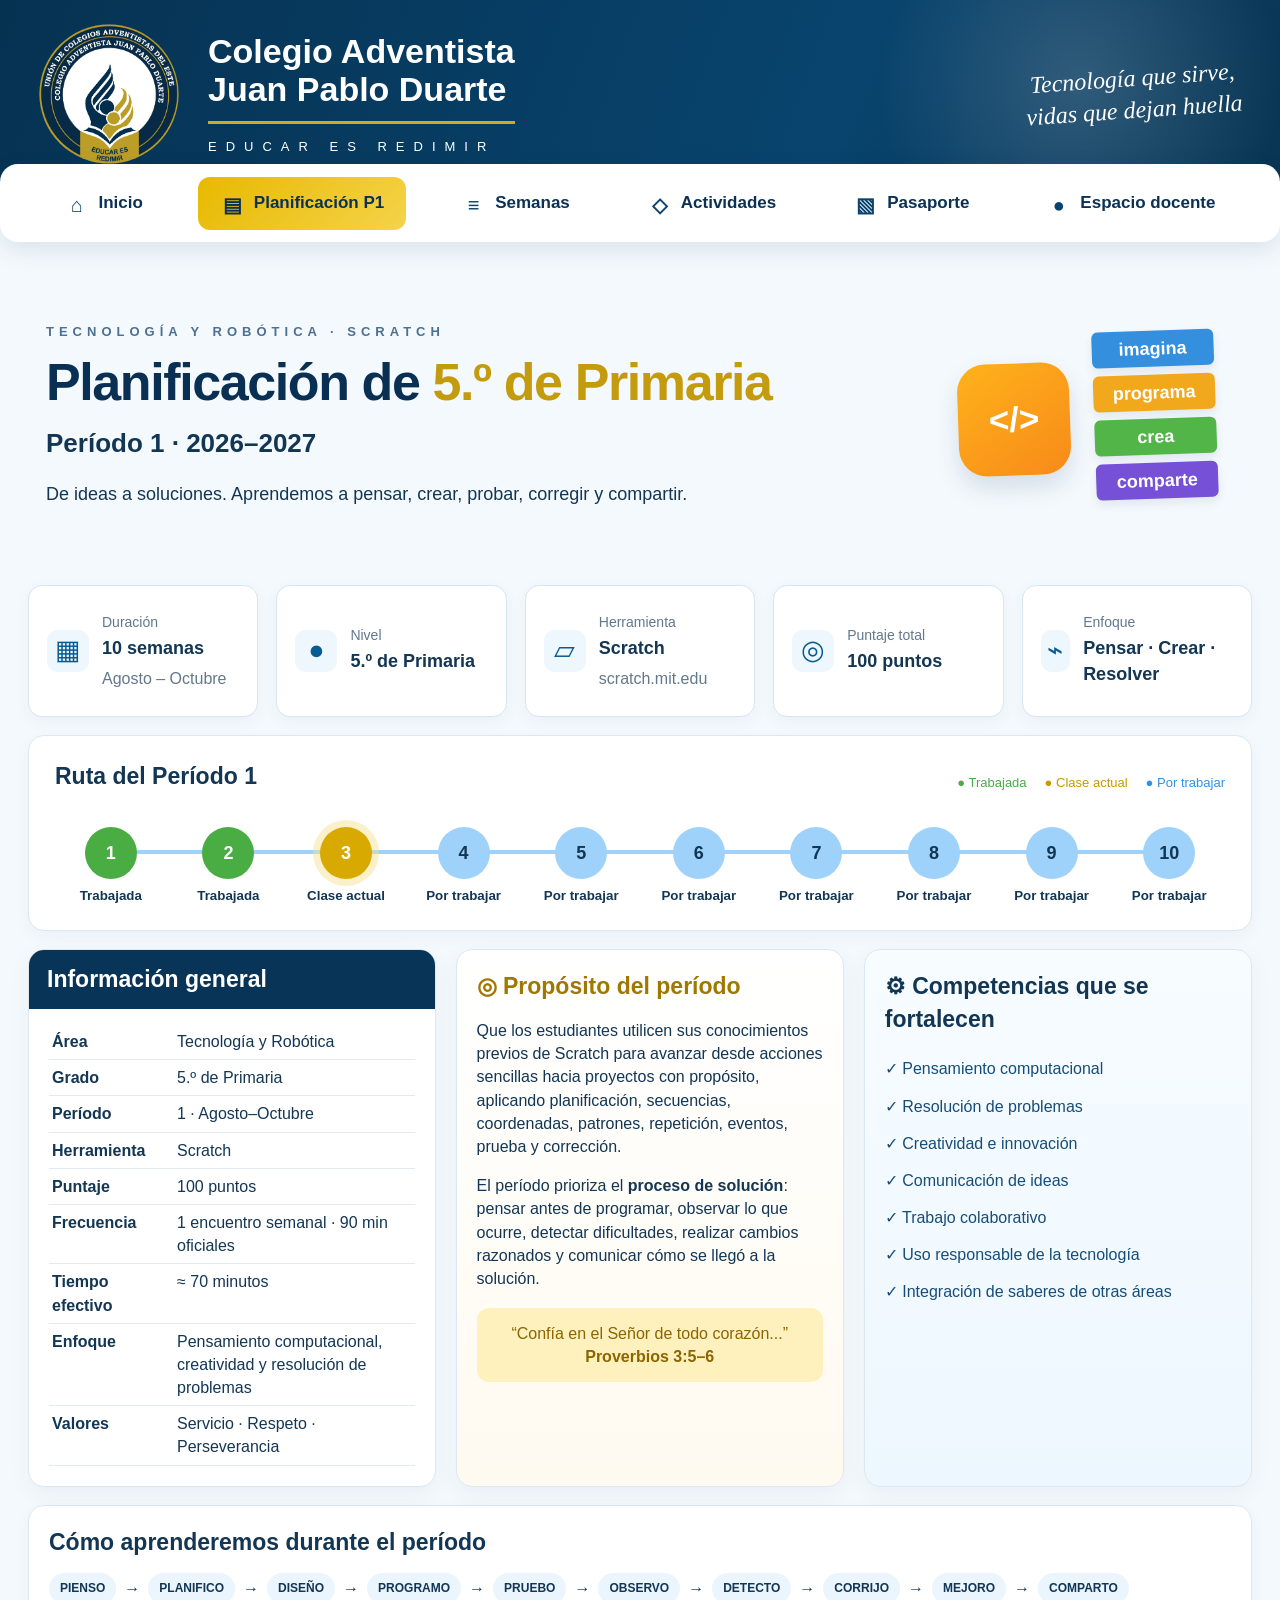
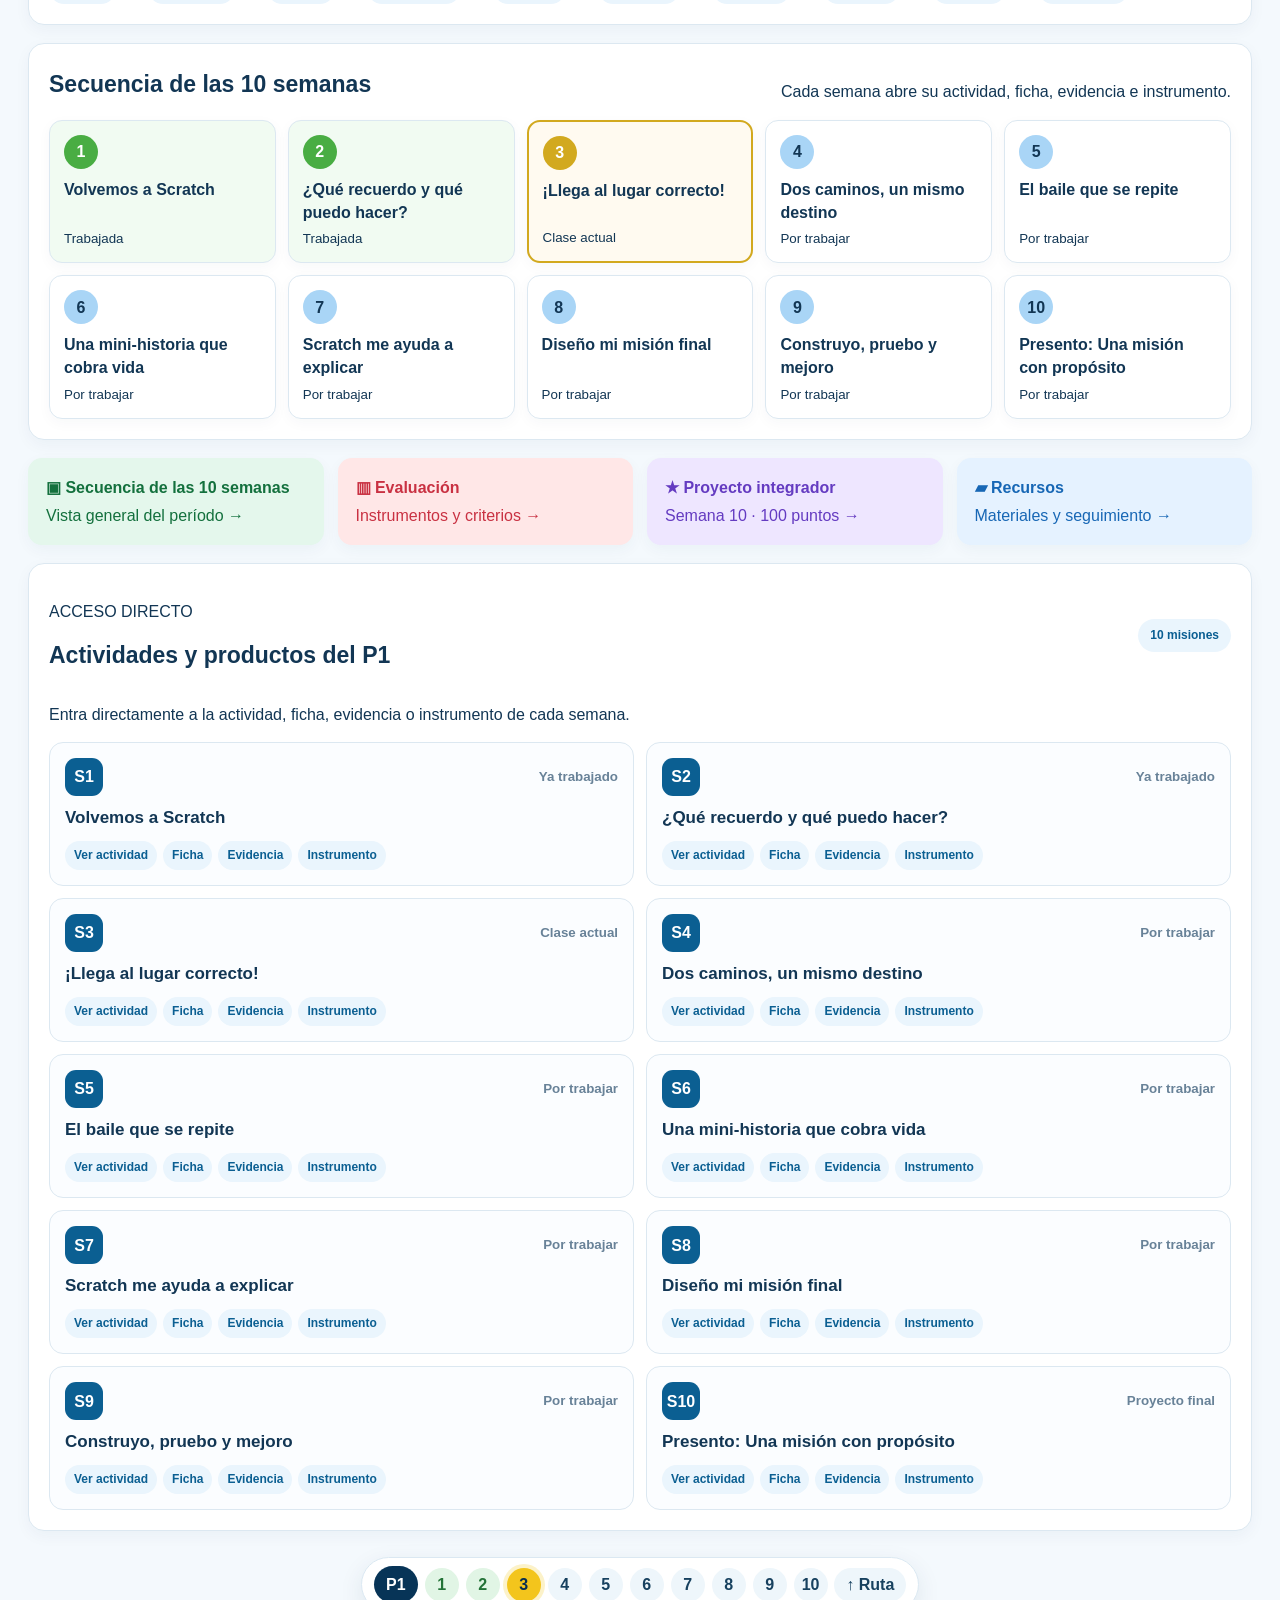
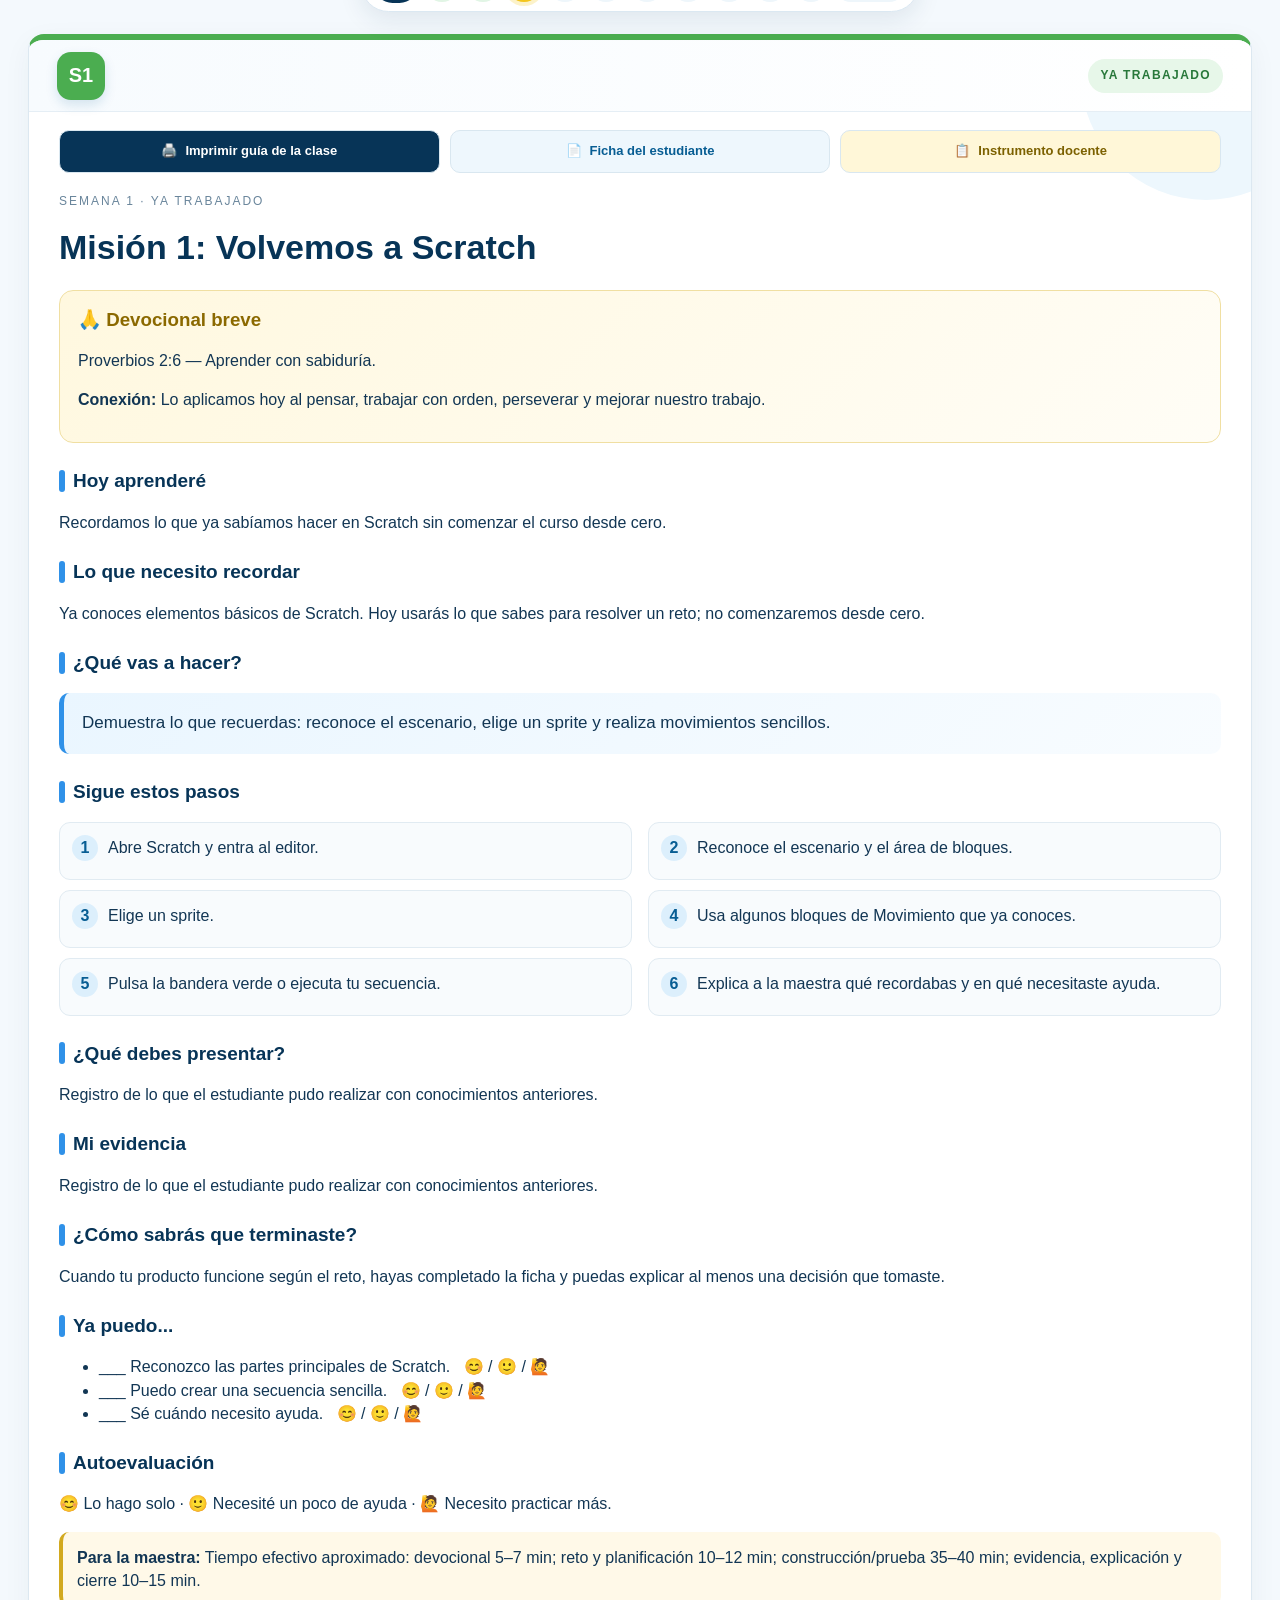
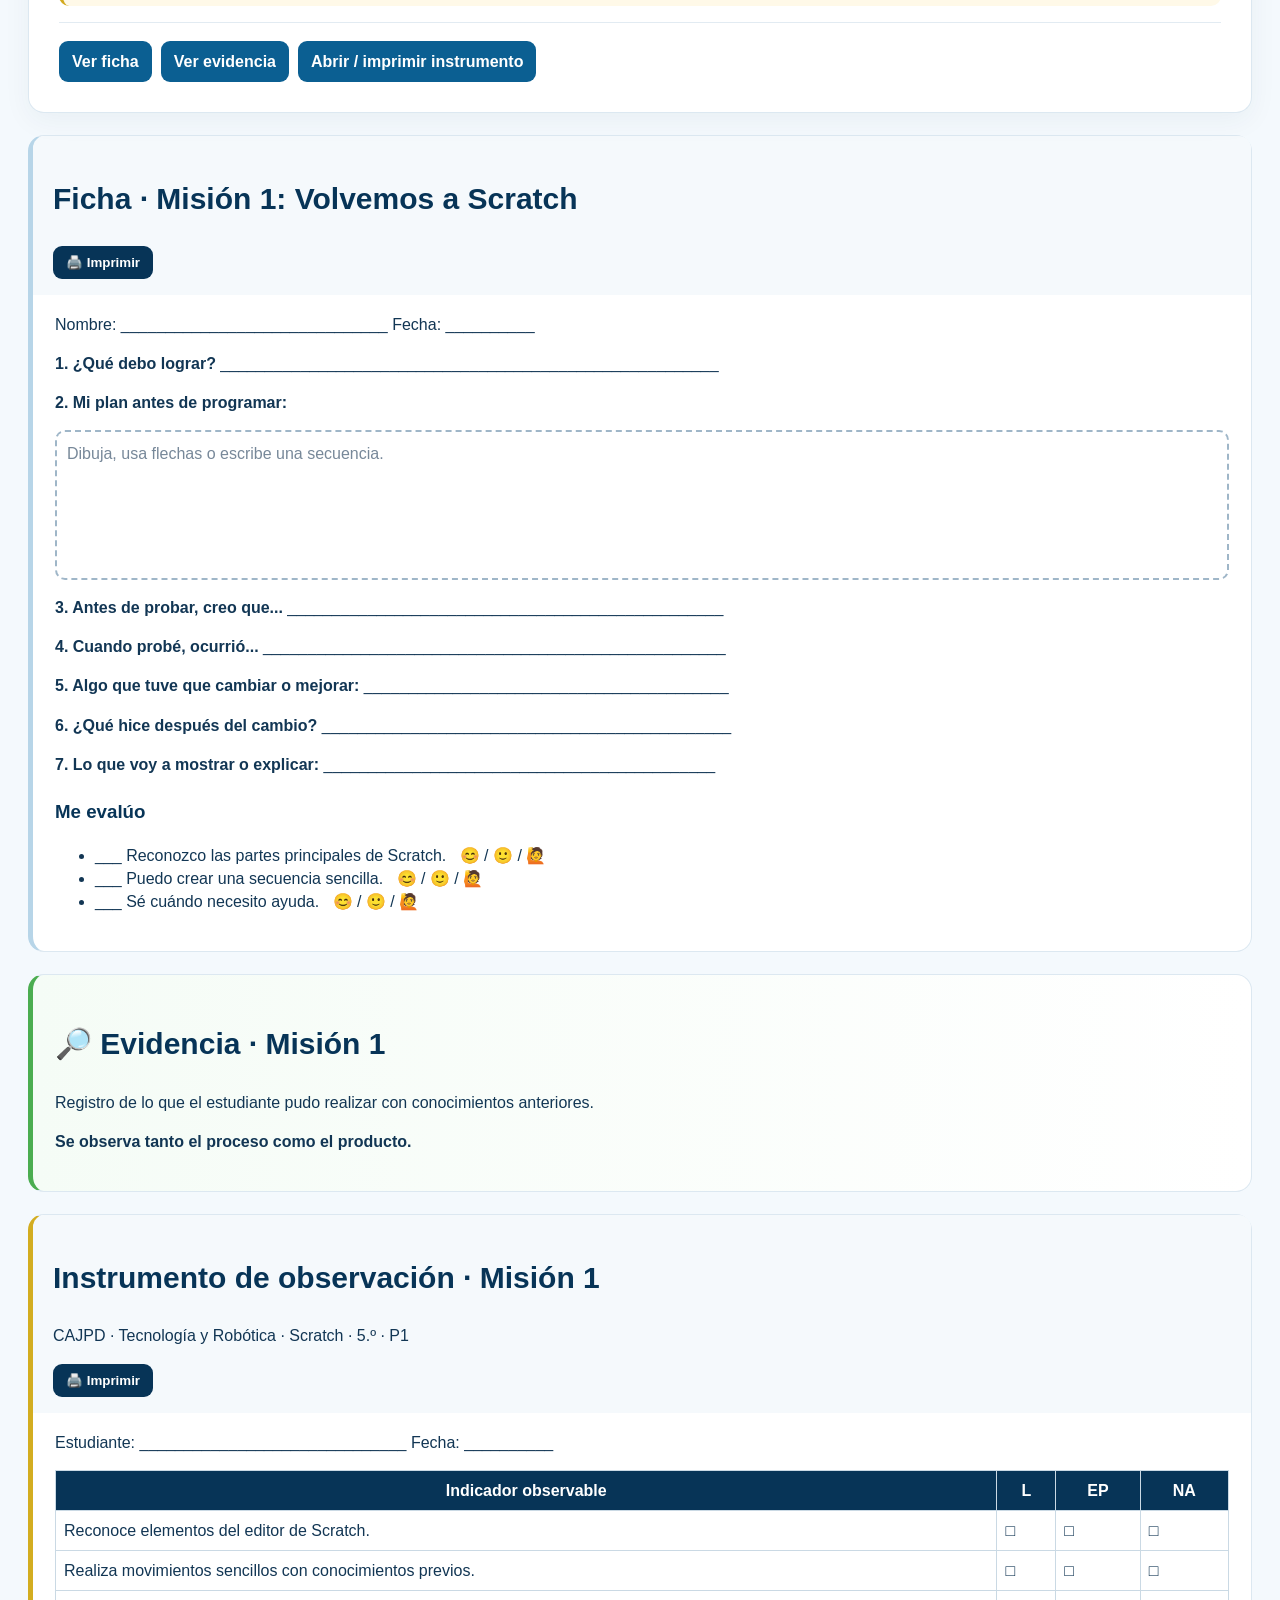
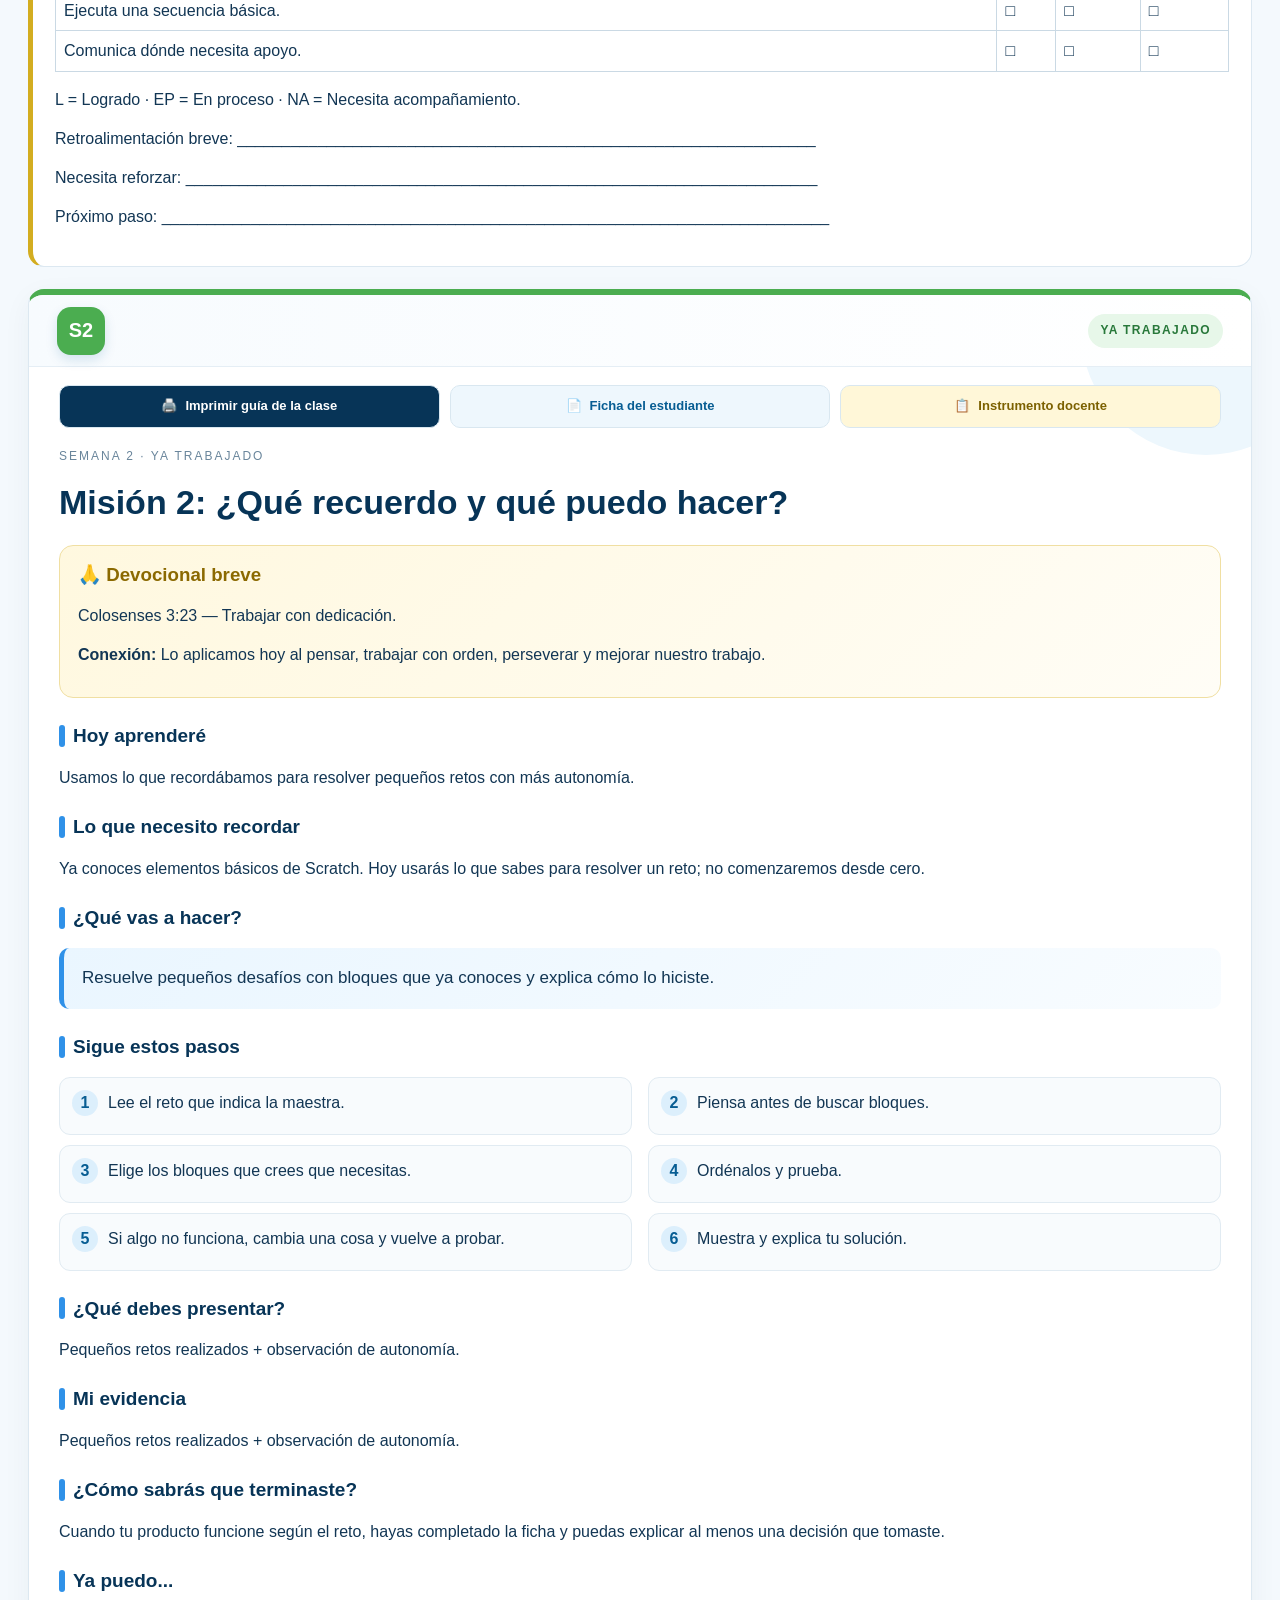
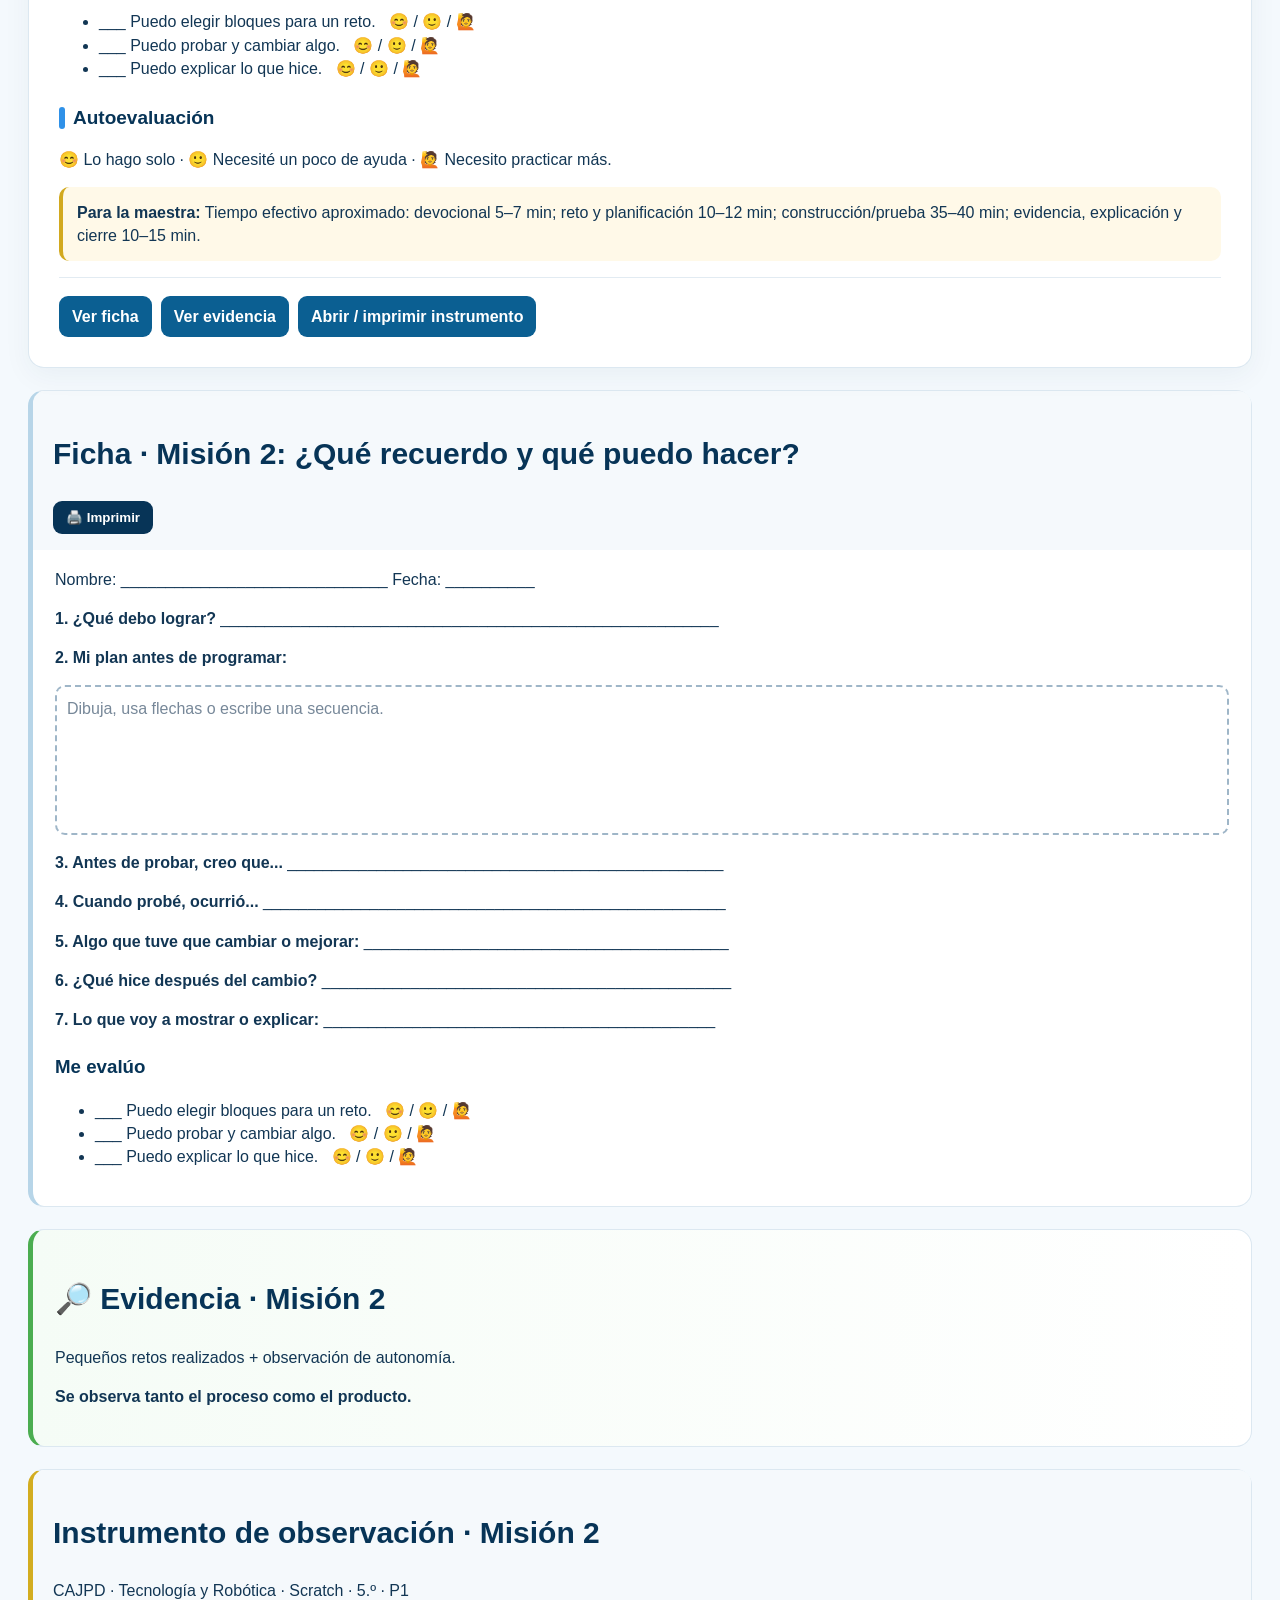
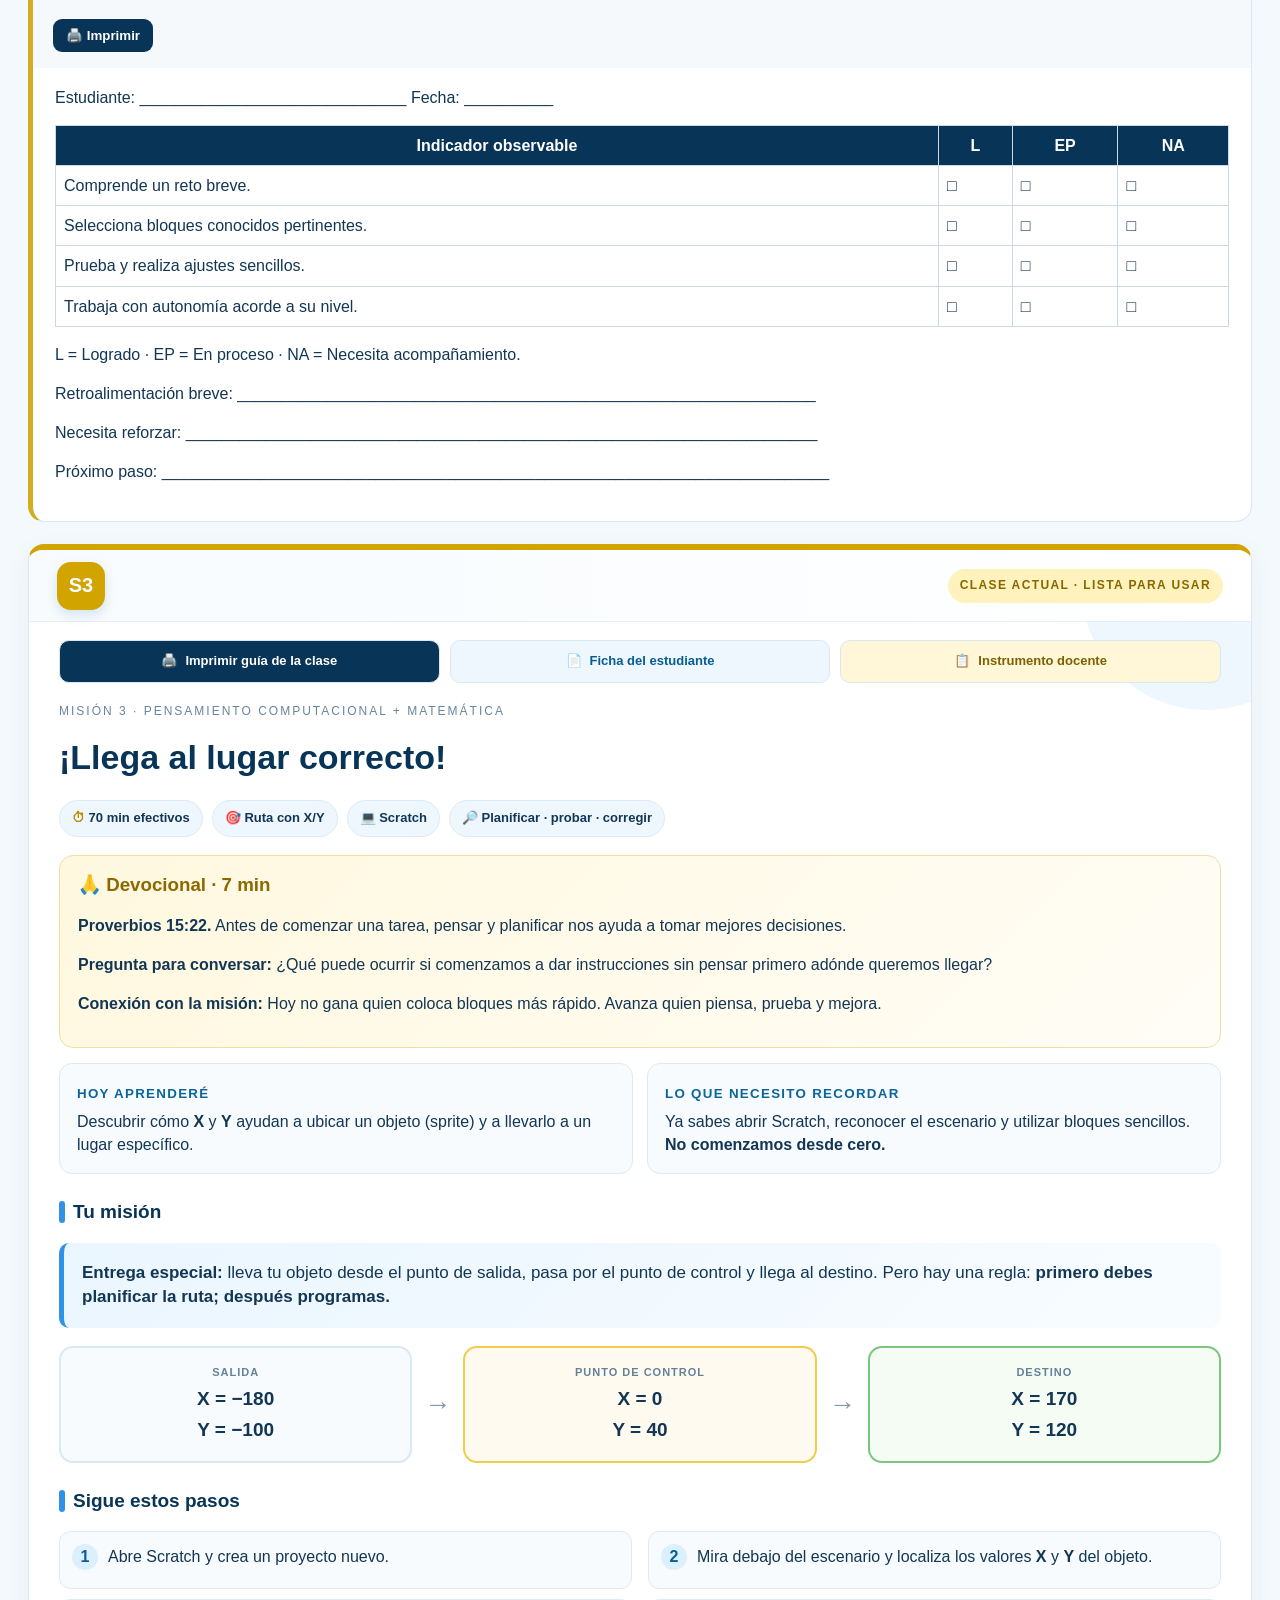
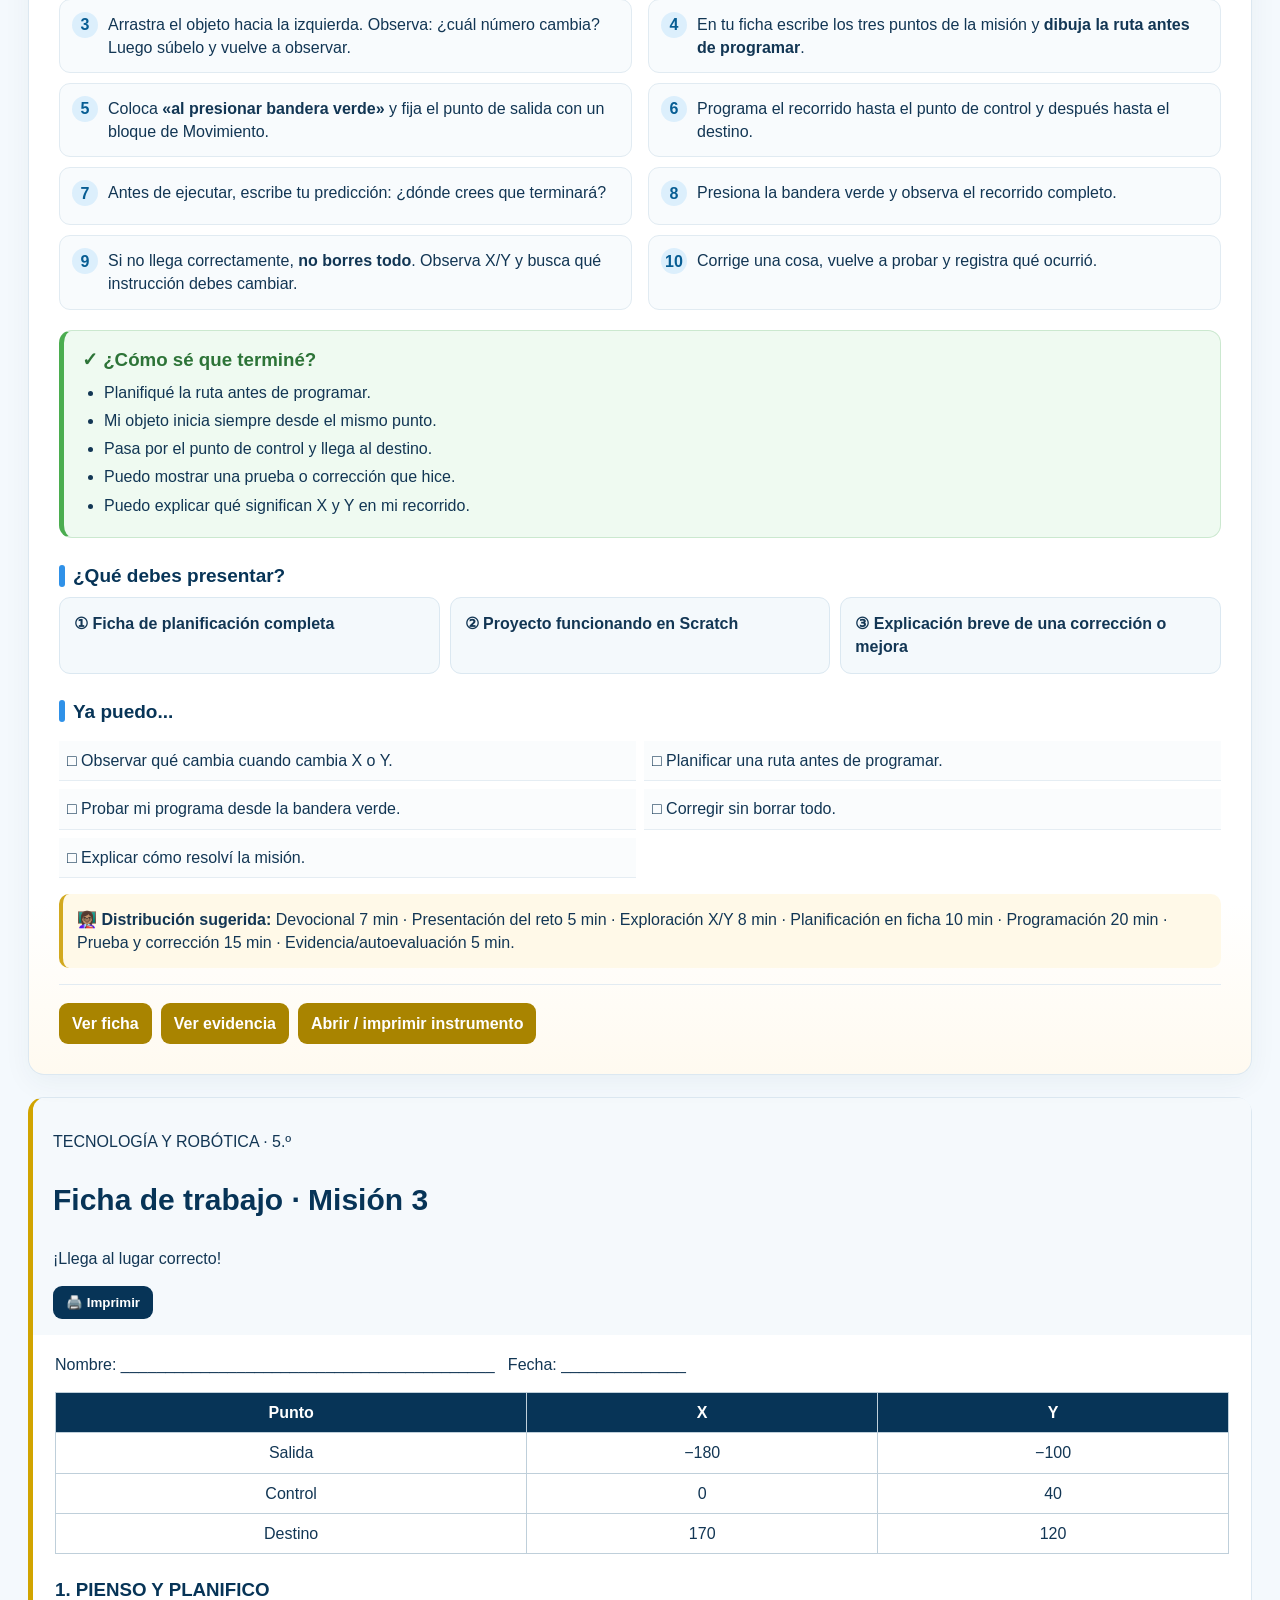
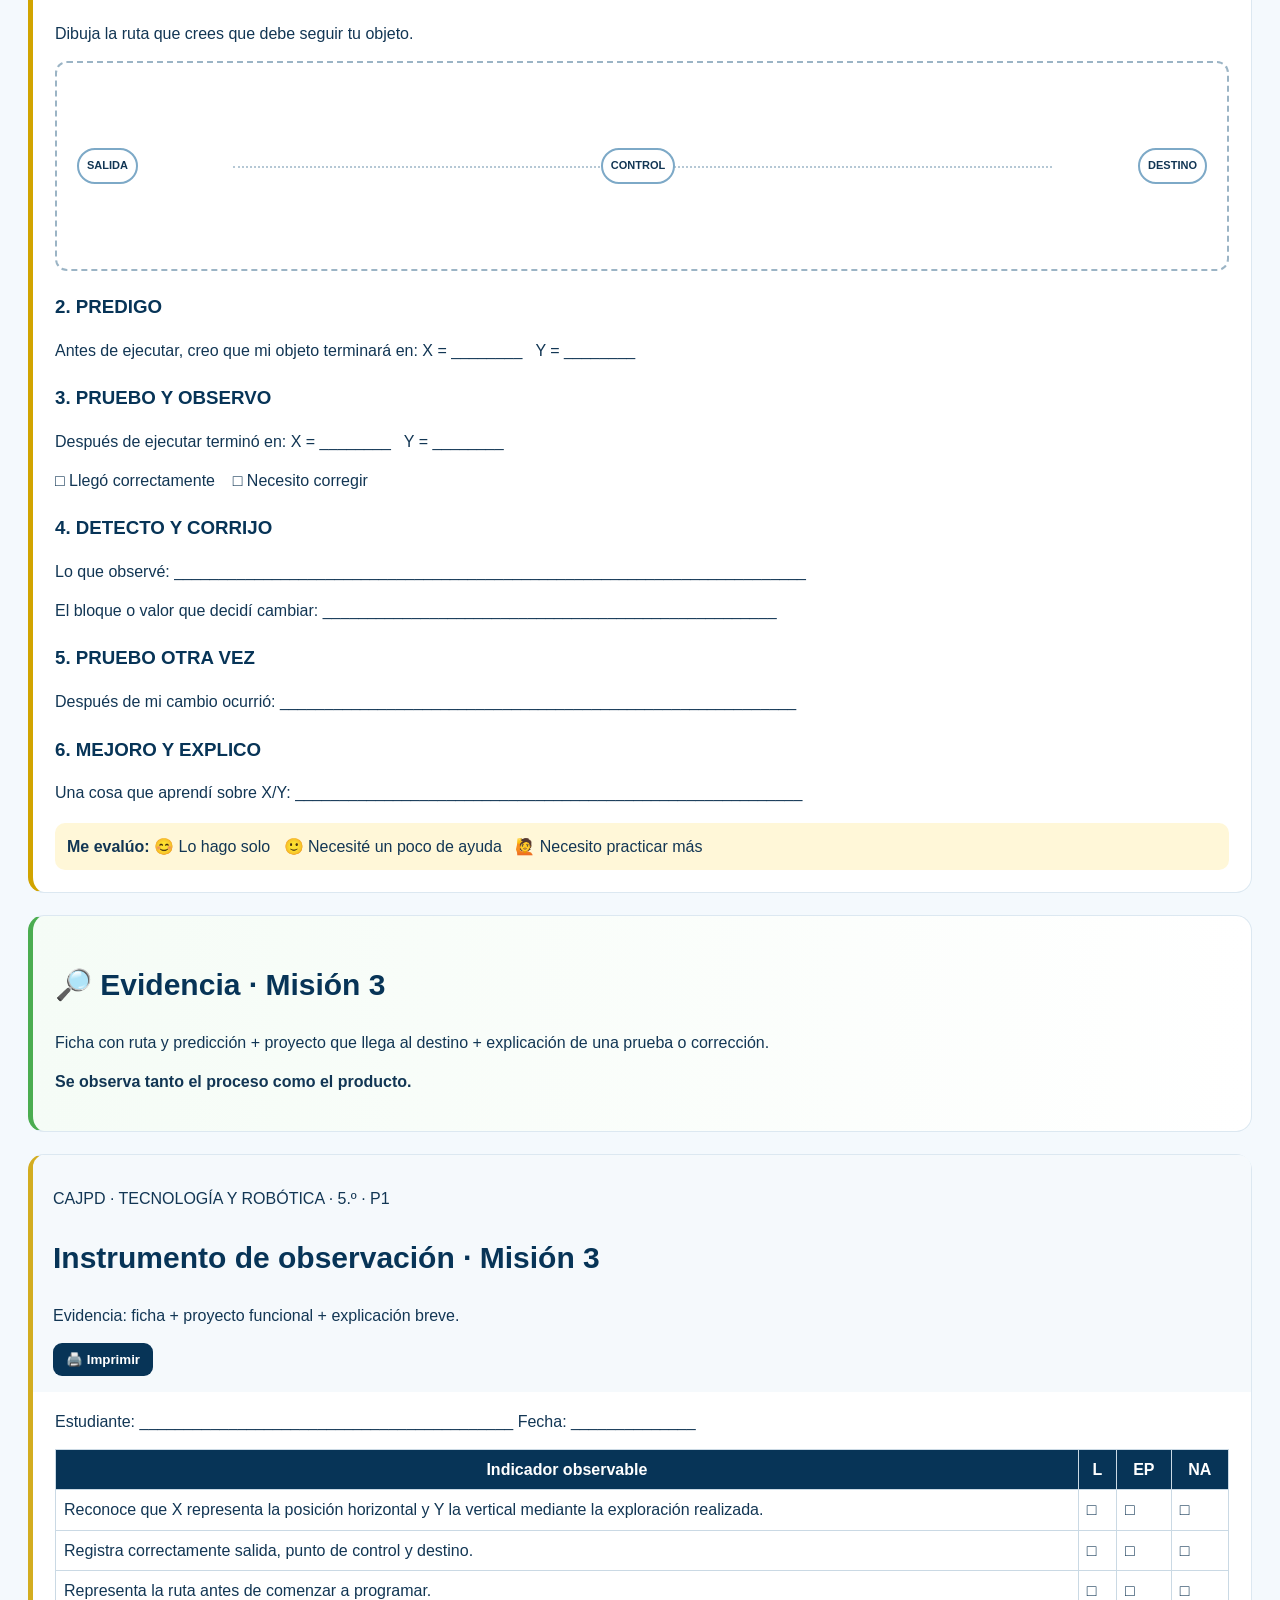
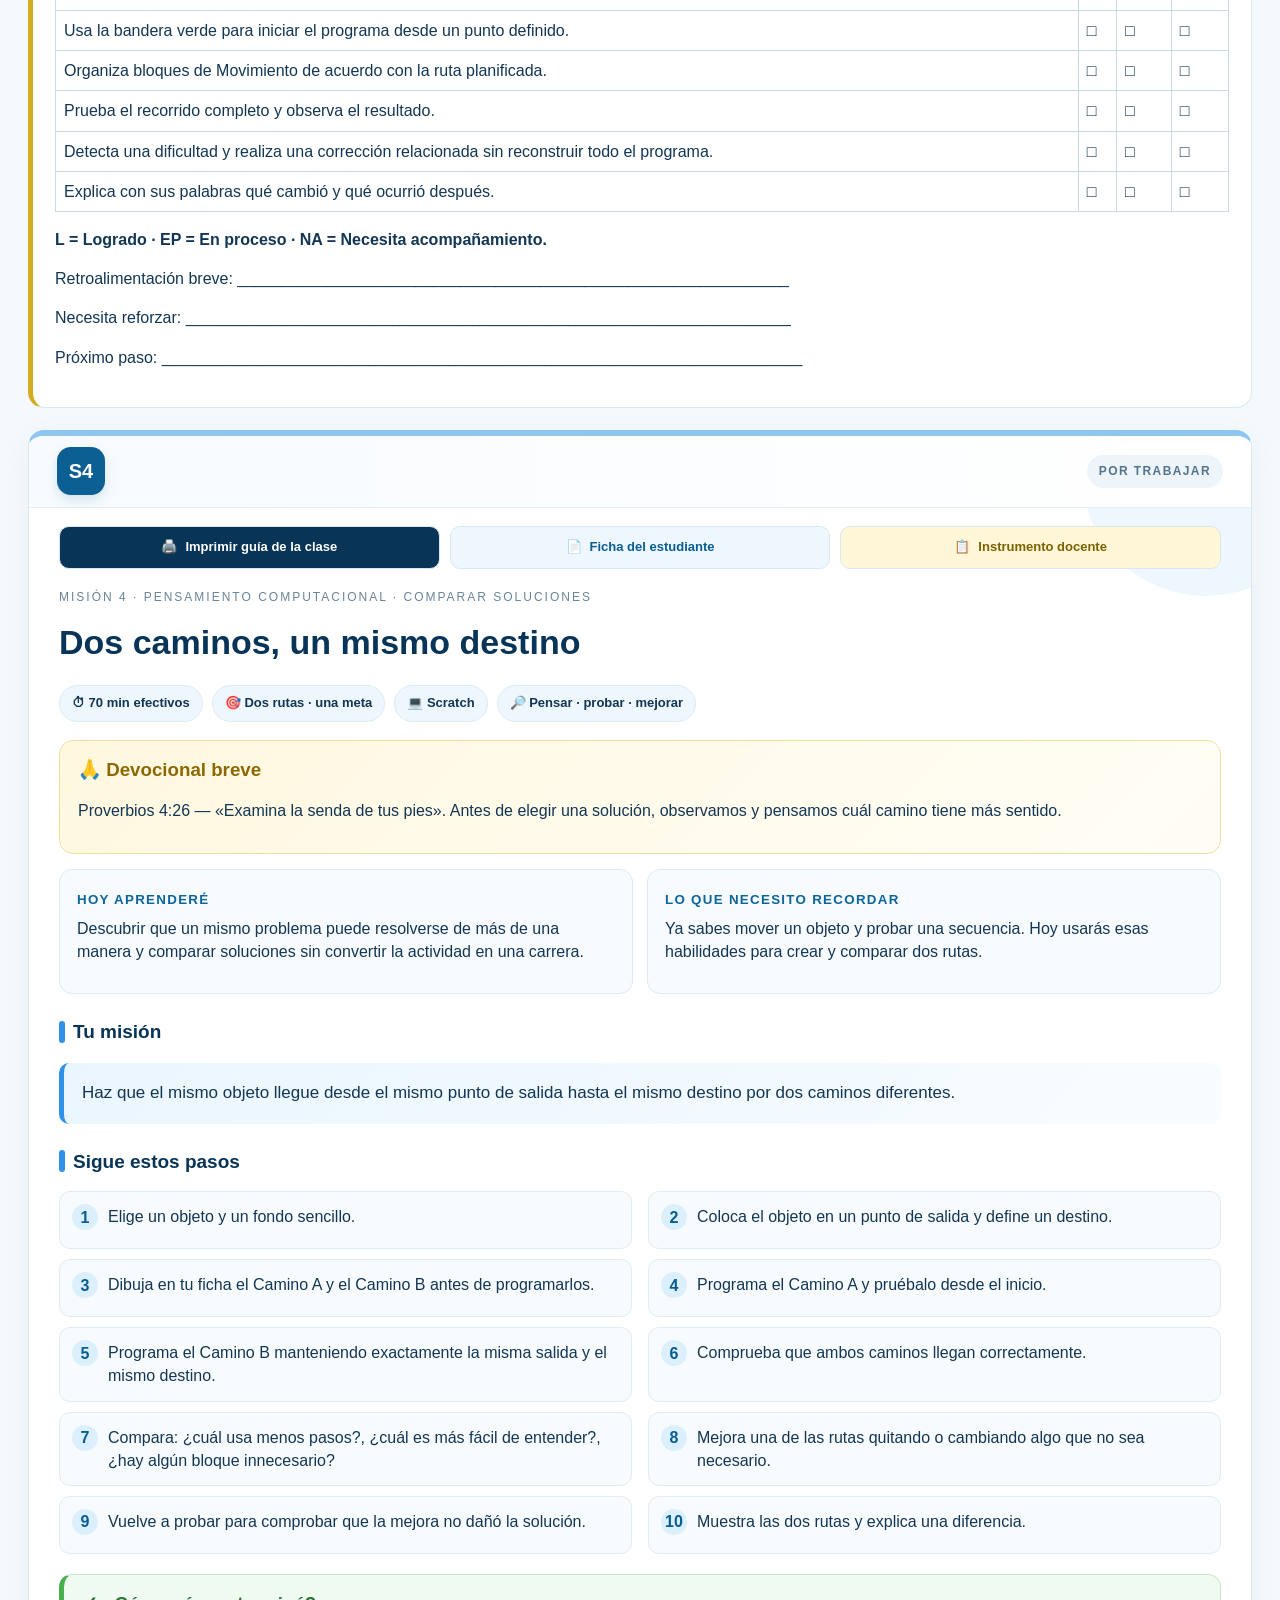
==== index.html @ 40319b76 "Add files via upload" ====
<!doctype html><html lang="es"><head><meta charset="utf-8"><meta name="viewport" content="width=device-width,initial-scale=1">
<title>Planificación de 5.º de Primaria · P1 | CAJPD</title>
<link rel="stylesheet" href="css/premium.css"><link rel="stylesheet" href="css/print.css" media="print"></head><body>
<header class="institutional">
 <div class="topbrand"><img src="assets/logo-cajpd.png" alt="Logo Colegio Adventista Juan Pablo Duarte">
 <div><h1>Colegio Adventista<br>Juan Pablo Duarte</h1><p>EDUCAR ES REDIMIR</p></div>
 <div class="motto">Tecnología que sirve,<br><em>vidas que dejan huella</em></div></div>
</header>
<nav class="mainnav"><a href="#inicio"><span class="navicon">⌂</span><span>Inicio</span></a><a class="selected" href="#planificacion"><span class="navicon">▤</span><span>Planificación P1</span></a><a href="#semanas"><span class="navicon">≡</span><span>Semanas</span></a><a href="#actividades"><span class="navicon">◇</span><span>Actividades</span></a><a href="#pasaporte"><span class="navicon">▧</span><span>Pasaporte</span></a><a href="#docente"><span class="navicon">●</span><span>Espacio docente</span></a></nav>
<main>
<section id="inicio" class="planning-hero">
 <div><p class="kicker">TECNOLOGÍA Y ROBÓTICA · SCRATCH</p><h2>Planificación de <strong>5.º de Primaria</strong></h2><h3>Período 1 · 2026–2027</h3><p>De ideas a soluciones. Aprendemos a pensar, crear, probar, corregir y compartir.</p></div>
 <div class="scratch-visual"><div class="code-mark" aria-hidden="true">&lt;/&gt;</div><span>imagina</span><span>programa</span><span>crea</span><span>comparte</span></div>
</section>

<section class="stats">
 <article><i class="uiicon">▦</i><div><small>Duración</small><b>10 semanas</b><span>Agosto – Octubre</span></div></article>
 <article><i class="uiicon">●</i><div><small>Nivel</small><b>5.º de Primaria</b></div></article>
 <article><i class="uiicon">▱</i><div><small>Herramienta</small><b>Scratch</b><span>scratch.mit.edu</span></div></article>
 <article><i class="uiicon">◎</i><div><small>Puntaje total</small><b>100 puntos</b></div></article>
 <article><i class="uiicon">⌁</i><div><small>Enfoque</small><b>Pensar · Crear · Resolver</b></div></article>
</section>

<section id="planificacion" class="route-card">
 <div class="section-title"><h3>Ruta del Período 1</h3><div class="legend"><span>● Trabajada</span><span>● Clase actual</span><span>● Por trabajar</span></div></div>
 <div class="route">
  <a href="#semana1" class="node worked"><b>1</b><small>Trabajada</small></a><a href="#semana2" class="node worked"><b>2</b><small>Trabajada</small></a><a href="#semana3" class="node current"><b>3</b><small>Clase actual</small></a><a href="#semana4" class="node future"><b>4</b><small>Por trabajar</small></a><a href="#semana5" class="node future"><b>5</b><small>Por trabajar</small></a><a href="#semana6" class="node future"><b>6</b><small>Por trabajar</small></a><a href="#semana7" class="node future"><b>7</b><small>Por trabajar</small></a><a href="#semana8" class="node future"><b>8</b><small>Por trabajar</small></a><a href="#semana9" class="node future"><b>9</b><small>Por trabajar</small></a><a href="#semana10" class="node future"><b>10</b><small>Por trabajar</small></a>
 </div>
</section>

<section class="planning-grid">
 <article class="info cardbox"><h3>Información general</h3>
 <dl><dt>Área</dt><dd>Tecnología y Robótica</dd><dt>Grado</dt><dd>5.º de Primaria</dd><dt>Período</dt><dd>1 · Agosto–Octubre</dd><dt>Herramienta</dt><dd>Scratch</dd><dt>Puntaje</dt><dd>100 puntos</dd><dt>Frecuencia</dt><dd>1 encuentro semanal · 90 min oficiales</dd><dt>Tiempo efectivo</dt><dd>≈ 70 minutos</dd><dt>Enfoque</dt><dd>Pensamiento computacional, creatividad y resolución de problemas</dd><dt>Valores</dt><dd>Servicio · Respeto · Perseverancia</dd></dl></article>
 <article class="purpose cardbox"><h3>◎ Propósito del período</h3><p>Que los estudiantes utilicen sus conocimientos previos de Scratch para avanzar desde acciones sencillas hacia proyectos con propósito, aplicando planificación, secuencias, coordenadas, patrones, repetición, eventos, prueba y corrección.</p><p>El período prioriza el <strong>proceso de solución</strong>: pensar antes de programar, observar lo que ocurre, detectar dificultades, realizar cambios razonados y comunicar cómo se llegó a la solución.</p><blockquote>“Confía en el Señor de todo corazón...”<br><b>Proverbios 3:5–6</b></blockquote></article>
 <article class="skillsbox cardbox"><h3>⚙ Competencias que se fortalecen</h3><ul><li>✓ Pensamiento computacional</li><li>✓ Resolución de problemas</li><li>✓ Creatividad e innovación</li><li>✓ Comunicación de ideas</li><li>✓ Trabajo colaborativo</li><li>✓ Uso responsable de la tecnología</li><li>✓ Integración de saberes de otras áreas</li></ul></article>
</section>

<section class="method cardbox"><h3>Cómo aprenderemos durante el período</h3><div class="process"><span>PIENSO</span><b>→</b><span>PLANIFICO</span><b>→</b><span>DISEÑO</span><b>→</b><span>PROGRAMO</span><b>→</b><span>PRUEBO</span><b>→</b><span>OBSERVO</span><b>→</b><span>DETECTO</span><b>→</b><span>CORRIJO</span><b>→</b><span>MEJORO</span><b>→</b><span>COMPARTO</span></div></section>

<section id="semanas" class="weeks-overview"><div class="section-title"><h3>Secuencia de las 10 semanas</h3><p>Cada semana abre su actividad, ficha, evidencia e instrumento.</p></div><div class="week-grid"><a class="week-mini worked" href="#semana1"><span>1</span><b>Volvemos a Scratch</b><small>Trabajada</small></a><a class="week-mini worked" href="#semana2"><span>2</span><b>¿Qué recuerdo y qué puedo hacer?</b><small>Trabajada</small></a><a class="week-mini current" href="#semana3"><span>3</span><b>¡Llega al lugar correcto!</b><small>Clase actual</small></a><a class="week-mini future" href="#semana4"><span>4</span><b>Dos caminos, un mismo destino</b><small>Por trabajar</small></a><a class="week-mini future" href="#semana5"><span>5</span><b>El baile que se repite</b><small>Por trabajar</small></a><a class="week-mini future" href="#semana6"><span>6</span><b>Una mini-historia que cobra vida</b><small>Por trabajar</small></a><a class="week-mini future" href="#semana7"><span>7</span><b>Scratch me ayuda a explicar</b><small>Por trabajar</small></a><a class="week-mini future" href="#semana8"><span>8</span><b>Diseño mi misión final</b><small>Por trabajar</small></a><a class="week-mini future" href="#semana9"><span>9</span><b>Construyo, pruebo y mejoro</b><small>Por trabajar</small></a><a class="week-mini future" href="#semana10"><span>10</span><b>Presento: Una misión con propósito</b><small>Por trabajar</small></a></div></section>

<section class="quick">
 <a href="#semanas"><b>▣ Secuencia de las 10 semanas</b><span>Vista general del período →</span></a>
 <a href="#instrumento3"><b>▥ Evaluación</b><span>Instrumentos y criterios →</span></a>
 <a href="#semana10"><b>★ Proyecto integrador</b><span>Semana 10 · 100 puntos →</span></a>
 <a href="#docente"><b>▰ Recursos</b><span>Materiales y seguimiento →</span></a>
</section>

<section id="actividades" class="cardbox activity-dashboard"><div class="section-title"><div><p class="eyebrow">ACCESO DIRECTO</p><h3>Actividades y productos del P1</h3></div><span class="dashboard-badge">10 misiones</span></div>
<p>Entra directamente a la actividad, ficha, evidencia o instrumento de cada semana.</p><div class="activity-grid"><article class="activity-card">
<div class="activity-card-head"><span>S1</span><small>Ya trabajado</small></div>
<h4>Volvemos a Scratch</h4>
<div class="activity-links"><a href="#semana1">Ver actividad</a><a href="#ficha1">Ficha</a><a href="#evidencia1">Evidencia</a><a href="#instrumento1">Instrumento</a></div></article><article class="activity-card">
<div class="activity-card-head"><span>S2</span><small>Ya trabajado</small></div>
<h4>¿Qué recuerdo y qué puedo hacer?</h4>
<div class="activity-links"><a href="#semana2">Ver actividad</a><a href="#ficha2">Ficha</a><a href="#evidencia2">Evidencia</a><a href="#instrumento2">Instrumento</a></div></article><article class="activity-card">
<div class="activity-card-head"><span>S3</span><small>Clase actual</small></div>
<h4>¡Llega al lugar correcto!</h4>
<div class="activity-links"><a href="#semana3">Ver actividad</a><a href="#ficha3">Ficha</a><a href="#evidencia3">Evidencia</a><a href="#instrumento3">Instrumento</a></div></article><article class="activity-card">
<div class="activity-card-head"><span>S4</span><small>Por trabajar</small></div>
<h4>Dos caminos, un mismo destino</h4>
<div class="activity-links"><a href="#semana4">Ver actividad</a><a href="#ficha4">Ficha</a><a href="#evidencia4">Evidencia</a><a href="#instrumento4">Instrumento</a></div></article><article class="activity-card">
<div class="activity-card-head"><span>S5</span><small>Por trabajar</small></div>
<h4>El baile que se repite</h4>
<div class="activity-links"><a href="#semana5">Ver actividad</a><a href="#ficha5">Ficha</a><a href="#evidencia5">Evidencia</a><a href="#instrumento5">Instrumento</a></div></article><article class="activity-card">
<div class="activity-card-head"><span>S6</span><small>Por trabajar</small></div>
<h4>Una mini-historia que cobra vida</h4>
<div class="activity-links"><a href="#semana6">Ver actividad</a><a href="#ficha6">Ficha</a><a href="#evidencia6">Evidencia</a><a href="#instrumento6">Instrumento</a></div></article><article class="activity-card">
<div class="activity-card-head"><span>S7</span><small>Por trabajar</small></div>
<h4>Scratch me ayuda a explicar</h4>
<div class="activity-links"><a href="#semana7">Ver actividad</a><a href="#ficha7">Ficha</a><a href="#evidencia7">Evidencia</a><a href="#instrumento7">Instrumento</a></div></article><article class="activity-card">
<div class="activity-card-head"><span>S8</span><small>Por trabajar</small></div>
<h4>Diseño mi misión final</h4>
<div class="activity-links"><a href="#semana8">Ver actividad</a><a href="#ficha8">Ficha</a><a href="#evidencia8">Evidencia</a><a href="#instrumento8">Instrumento</a></div></article><article class="activity-card">
<div class="activity-card-head"><span>S9</span><small>Por trabajar</small></div>
<h4>Construyo, pruebo y mejoro</h4>
<div class="activity-links"><a href="#semana9">Ver actividad</a><a href="#ficha9">Ficha</a><a href="#evidencia9">Evidencia</a><a href="#instrumento9">Instrumento</a></div></article><article class="activity-card">
<div class="activity-card-head"><span>S10</span><small>Proyecto final</small></div>
<h4>Presento: Una misión con propósito</h4>
<div class="activity-links"><a href="#semana10">Ver actividad</a><a href="#ficha10">Ficha</a><a href="#evidencia10">Evidencia</a><a href="#instrumento10">Instrumento</a></div></article></div></section>

<nav class="period-nav" aria-label="Navegación por semanas"><b>P1</b><a href="#semana1" class="done">1</a><a href="#semana2" class="done">2</a><a href="#semana3" class="now">3</a><a href="#semana4" class="">4</a><a href="#semana5" class="">5</a><a href="#semana6" class="">6</a><a href="#semana7" class="">7</a><a href="#semana8" class="">8</a><a href="#semana9" class="">9</a><a href="#semana10" class="">10</a><a href="#semanas" class="back">↑ Ruta</a></nav><section id="semana1" class="panel mission mission-worked" data-week="1"><div class="mission-top"><div class="week-number">S1</div><div class="mission-status">YA TRABAJADO</div></div><div class="print-actions no-print">
<a href="javascript:void(0)" onclick="printSection('semana1')" class="print-class">🖨️ <span>Imprimir guía de la clase</span></a>
<a href="#ficha1" class="print-student">📄 <span>Ficha del estudiante</span></a>
<a href="#instrumento1" class="print-teacher">📋 <span>Instrumento docente</span></a>
</div>
<p class="eyebrow">SEMANA 1 · YA TRABAJADO</p><h2>Misión 1: Volvemos a Scratch</h2>
<div class="devotional"><h3>🙏 Devocional breve</h3><p>Proverbios 2:6 — Aprender con sabiduría.</p><p><strong>Conexión:</strong> Lo aplicamos hoy al pensar, trabajar con orden, perseverar y mejorar nuestro trabajo.</p></div>
<h3>Hoy aprenderé</h3><p>Recordamos lo que ya sabíamos hacer en Scratch sin comenzar el curso desde cero.</p>
<h3>Lo que necesito recordar</h3><p>Ya conoces elementos básicos de Scratch. Hoy usarás lo que sabes para resolver un reto; no comenzaremos desde cero.</p>
<h3>¿Qué vas a hacer?</h3><p class="challenge">Demuestra lo que recuerdas: reconoce el escenario, elige un sprite y realiza movimientos sencillos.</p>
<h3>Sigue estos pasos</h3><ol class="steps"><li>Abre Scratch y entra al editor.</li><li>Reconoce el escenario y el área de bloques.</li><li>Elige un sprite.</li><li>Usa algunos bloques de Movimiento que ya conoces.</li><li>Pulsa la bandera verde o ejecuta tu secuencia.</li><li>Explica a la maestra qué recordabas y en qué necesitaste ayuda.</li></ol>
<h3>¿Qué debes presentar?</h3><p>Registro de lo que el estudiante pudo realizar con conocimientos anteriores.</p>
<h3>Mi evidencia</h3><p>Registro de lo que el estudiante pudo realizar con conocimientos anteriores.</p>
<h3>¿Cómo sabrás que terminaste?</h3><p>Cuando tu producto funcione según el reto, hayas completado la ficha y puedas explicar al menos una decisión que tomaste.</p>
<h3>Ya puedo...</h3><ul><li>___ Reconozco las partes principales de Scratch. &nbsp; 😊 / 🙂 / 🙋</li><li>___ Puedo crear una secuencia sencilla. &nbsp; 😊 / 🙂 / 🙋</li><li>___ Sé cuándo necesito ayuda. &nbsp; 😊 / 🙂 / 🙋</li></ul>
<h3>Autoevaluación</h3><p>😊 Lo hago solo · 🙂 Necesité un poco de ayuda · 🙋 Necesito practicar más.</p>
<div class="teacher-note"><strong>Para la maestra:</strong> Tiempo efectivo aproximado: devocional 5–7 min; reto y planificación 10–12 min; construcción/prueba 35–40 min; evidencia, explicación y cierre 10–15 min.</div>
<div class="actions"><a href="#ficha1">Ver ficha</a><a href="#evidencia1">Ver evidencia</a><a href="#instrumento1">Abrir / imprimir instrumento</a></div>
</section>
<section id="ficha1" class="printable panel">
<div class="print-head"><h2>Ficha · Misión 1: Volvemos a Scratch</h2><button class="btn" onclick="printSection('ficha1')">🖨️ Imprimir</button></div>
<p>Nombre: ______________________________ Fecha: __________</p>
<p><strong>1. ¿Qué debo lograr?</strong> ________________________________________________________</p>
<p><strong>2. Mi plan antes de programar:</strong></p><div class="drawbox">Dibuja, usa flechas o escribe una secuencia.</div>
<p><strong>3. Antes de probar, creo que...</strong> _________________________________________________</p>
<p><strong>4. Cuando probé, ocurrió...</strong> ____________________________________________________</p>
<p><strong>5. Algo que tuve que cambiar o mejorar:</strong> _________________________________________</p>
<p><strong>6. ¿Qué hice después del cambio?</strong> ______________________________________________</p>
<p><strong>7. Lo que voy a mostrar o explicar:</strong> ____________________________________________</p>
<h3>Me evalúo</h3><ul><li>___ Reconozco las partes principales de Scratch. &nbsp; 😊 / 🙂 / 🙋</li><li>___ Puedo crear una secuencia sencilla. &nbsp; 😊 / 🙂 / 🙋</li><li>___ Sé cuándo necesito ayuda. &nbsp; 😊 / 🙂 / 🙋</li></ul>
</section>
<section id="evidencia1" class="panel"><h2>🔎 Evidencia · Misión 1</h2><p>Registro de lo que el estudiante pudo realizar con conocimientos anteriores.</p><p><strong>Se observa tanto el proceso como el producto.</strong></p></section>
<section id="instrumento1" class="printable panel instrument">
<div class="print-head"><div><h2>Instrumento de observación · Misión 1</h2><p>CAJPD · Tecnología y Robótica · Scratch · 5.º · P1</p></div><button class="btn" onclick="printSection('instrumento1')">🖨️ Imprimir</button></div>
<p>Estudiante: ______________________________ Fecha: __________</p><table><thead><tr><th>Indicador observable</th><th>L</th><th>EP</th><th>NA</th></tr></thead><tbody><tr><td>Reconoce elementos del editor de Scratch.</td><td>□</td><td>□</td><td>□</td></tr><tr><td>Realiza movimientos sencillos con conocimientos previos.</td><td>□</td><td>□</td><td>□</td></tr><tr><td>Ejecuta una secuencia básica.</td><td>□</td><td>□</td><td>□</td></tr><tr><td>Comunica dónde necesita apoyo.</td><td>□</td><td>□</td><td>□</td></tr></tbody></table><p>L = Logrado · EP = En proceso · NA = Necesita acompañamiento.</p>
<p>Retroalimentación breve: _________________________________________________________________</p>
<p>Necesita reforzar: _______________________________________________________________________</p>
<p>Próximo paso: ___________________________________________________________________________</p>
</section>
<section id="semana2" class="panel mission mission-worked" data-week="2"><div class="mission-top"><div class="week-number">S2</div><div class="mission-status">YA TRABAJADO</div></div><div class="print-actions no-print">
<a href="javascript:void(0)" onclick="printSection('semana2')" class="print-class">🖨️ <span>Imprimir guía de la clase</span></a>
<a href="#ficha2" class="print-student">📄 <span>Ficha del estudiante</span></a>
<a href="#instrumento2" class="print-teacher">📋 <span>Instrumento docente</span></a>
</div>
<p class="eyebrow">SEMANA 2 · YA TRABAJADO</p><h2>Misión 2: ¿Qué recuerdo y qué puedo hacer?</h2>
<div class="devotional"><h3>🙏 Devocional breve</h3><p>Colosenses 3:23 — Trabajar con dedicación.</p><p><strong>Conexión:</strong> Lo aplicamos hoy al pensar, trabajar con orden, perseverar y mejorar nuestro trabajo.</p></div>
<h3>Hoy aprenderé</h3><p>Usamos lo que recordábamos para resolver pequeños retos con más autonomía.</p>
<h3>Lo que necesito recordar</h3><p>Ya conoces elementos básicos de Scratch. Hoy usarás lo que sabes para resolver un reto; no comenzaremos desde cero.</p>
<h3>¿Qué vas a hacer?</h3><p class="challenge">Resuelve pequeños desafíos con bloques que ya conoces y explica cómo lo hiciste.</p>
<h3>Sigue estos pasos</h3><ol class="steps"><li>Lee el reto que indica la maestra.</li><li>Piensa antes de buscar bloques.</li><li>Elige los bloques que crees que necesitas.</li><li>Ordénalos y prueba.</li><li>Si algo no funciona, cambia una cosa y vuelve a probar.</li><li>Muestra y explica tu solución.</li></ol>
<h3>¿Qué debes presentar?</h3><p>Pequeños retos realizados + observación de autonomía.</p>
<h3>Mi evidencia</h3><p>Pequeños retos realizados + observación de autonomía.</p>
<h3>¿Cómo sabrás que terminaste?</h3><p>Cuando tu producto funcione según el reto, hayas completado la ficha y puedas explicar al menos una decisión que tomaste.</p>
<h3>Ya puedo...</h3><ul><li>___ Puedo elegir bloques para un reto. &nbsp; 😊 / 🙂 / 🙋</li><li>___ Puedo probar y cambiar algo. &nbsp; 😊 / 🙂 / 🙋</li><li>___ Puedo explicar lo que hice. &nbsp; 😊 / 🙂 / 🙋</li></ul>
<h3>Autoevaluación</h3><p>😊 Lo hago solo · 🙂 Necesité un poco de ayuda · 🙋 Necesito practicar más.</p>
<div class="teacher-note"><strong>Para la maestra:</strong> Tiempo efectivo aproximado: devocional 5–7 min; reto y planificación 10–12 min; construcción/prueba 35–40 min; evidencia, explicación y cierre 10–15 min.</div>
<div class="actions"><a href="#ficha2">Ver ficha</a><a href="#evidencia2">Ver evidencia</a><a href="#instrumento2">Abrir / imprimir instrumento</a></div>
</section>
<section id="ficha2" class="printable panel">
<div class="print-head"><h2>Ficha · Misión 2: ¿Qué recuerdo y qué puedo hacer?</h2><button class="btn" onclick="printSection('ficha2')">🖨️ Imprimir</button></div>
<p>Nombre: ______________________________ Fecha: __________</p>
<p><strong>1. ¿Qué debo lograr?</strong> ________________________________________________________</p>
<p><strong>2. Mi plan antes de programar:</strong></p><div class="drawbox">Dibuja, usa flechas o escribe una secuencia.</div>
<p><strong>3. Antes de probar, creo que...</strong> _________________________________________________</p>
<p><strong>4. Cuando probé, ocurrió...</strong> ____________________________________________________</p>
<p><strong>5. Algo que tuve que cambiar o mejorar:</strong> _________________________________________</p>
<p><strong>6. ¿Qué hice después del cambio?</strong> ______________________________________________</p>
<p><strong>7. Lo que voy a mostrar o explicar:</strong> ____________________________________________</p>
<h3>Me evalúo</h3><ul><li>___ Puedo elegir bloques para un reto. &nbsp; 😊 / 🙂 / 🙋</li><li>___ Puedo probar y cambiar algo. &nbsp; 😊 / 🙂 / 🙋</li><li>___ Puedo explicar lo que hice. &nbsp; 😊 / 🙂 / 🙋</li></ul>
</section>
<section id="evidencia2" class="panel"><h2>🔎 Evidencia · Misión 2</h2><p>Pequeños retos realizados + observación de autonomía.</p><p><strong>Se observa tanto el proceso como el producto.</strong></p></section>
<section id="instrumento2" class="printable panel instrument">
<div class="print-head"><div><h2>Instrumento de observación · Misión 2</h2><p>CAJPD · Tecnología y Robótica · Scratch · 5.º · P1</p></div><button class="btn" onclick="printSection('instrumento2')">🖨️ Imprimir</button></div>
<p>Estudiante: ______________________________ Fecha: __________</p><table><thead><tr><th>Indicador observable</th><th>L</th><th>EP</th><th>NA</th></tr></thead><tbody><tr><td>Comprende un reto breve.</td><td>□</td><td>□</td><td>□</td></tr><tr><td>Selecciona bloques conocidos pertinentes.</td><td>□</td><td>□</td><td>□</td></tr><tr><td>Prueba y realiza ajustes sencillos.</td><td>□</td><td>□</td><td>□</td></tr><tr><td>Trabaja con autonomía acorde a su nivel.</td><td>□</td><td>□</td><td>□</td></tr></tbody></table><p>L = Logrado · EP = En proceso · NA = Necesita acompañamiento.</p>
<p>Retroalimentación breve: _________________________________________________________________</p>
<p>Necesita reforzar: _______________________________________________________________________</p>
<p>Próximo paso: ___________________________________________________________________________</p>
</section>
<section id="semana3" class="panel mission mission-current week3-ready" data-week="3">
<div class="mission-top"><div class="week-number">S3</div><div class="mission-status">CLASE ACTUAL · LISTA PARA USAR</div></div><div class="print-actions no-print">
<a href="javascript:void(0)" onclick="printSection('semana3')" class="print-class">🖨️ <span>Imprimir guía de la clase</span></a>
<a href="#ficha3" class="print-student">📄 <span>Ficha del estudiante</span></a>
<a href="#instrumento3" class="print-teacher">📋 <span>Instrumento docente</span></a>
</div>
<p class="eyebrow">MISIÓN 3 · PENSAMIENTO COMPUTACIONAL + MATEMÁTICA</p>
<h2>¡Llega al lugar correcto!</h2>

<div class="lesson-strip">
 <span><b>⏱</b> 70 min efectivos</span>
 <span><b>🎯</b> Ruta con X/Y</span>
 <span><b>💻</b> Scratch</span>
 <span><b>🔎</b> Planificar · probar · corregir</span>
</div>

<div class="devotional">
 <h3>🙏 Devocional · 7 min</h3>
 <p><strong>Proverbios 15:22.</strong> Antes de comenzar una tarea, pensar y planificar nos ayuda a tomar mejores decisiones.</p>
 <p><strong>Pregunta para conversar:</strong> ¿Qué puede ocurrir si comenzamos a dar instrucciones sin pensar primero adónde queremos llegar?</p>
 <p><strong>Conexión con la misión:</strong> Hoy no gana quien coloca bloques más rápido. Avanza quien piensa, prueba y mejora.</p>
</div>

<div class="goal-grid">
 <article><small>HOY APRENDERÉ</small><p>Descubrir cómo <strong>X</strong> y <strong>Y</strong> ayudan a ubicar un objeto (sprite) y a llevarlo a un lugar específico.</p></article>
 <article><small>LO QUE NECESITO RECORDAR</small><p>Ya sabes abrir Scratch, reconocer el escenario y utilizar bloques sencillos. <strong>No comenzamos desde cero.</strong></p></article>
</div>

<h3>Tu misión</h3>
<p class="challenge"><strong>Entrega especial:</strong> lleva tu objeto desde el punto de salida, pasa por el punto de control y llega al destino. Pero hay una regla: <strong>primero debes planificar la ruta; después programas.</strong></p>

<div class="coordinates">
 <article><small>SALIDA</small><b>X = −180</b><b>Y = −100</b></article>
 <div>→</div>
 <article><small>PUNTO DE CONTROL</small><b>X = 0</b><b>Y = 40</b></article>
 <div>→</div>
 <article><small>DESTINO</small><b>X = 170</b><b>Y = 120</b></article>
</div>

<h3>Sigue estos pasos</h3>
<ol class="steps">
 <li>Abre Scratch y crea un proyecto nuevo.</li>
 <li>Mira debajo del escenario y localiza los valores <strong>X</strong> y <strong>Y</strong> del objeto.</li>
 <li>Arrastra el objeto hacia la izquierda. Observa: ¿cuál número cambia? Luego súbelo y vuelve a observar.</li>
 <li>En tu ficha escribe los tres puntos de la misión y <strong>dibuja la ruta antes de programar</strong>.</li>
 <li>Coloca <strong>«al presionar bandera verde»</strong> y fija el punto de salida con un bloque de Movimiento.</li>
 <li>Programa el recorrido hasta el punto de control y después hasta el destino.</li>
 <li>Antes de ejecutar, escribe tu predicción: ¿dónde crees que terminará?</li>
 <li>Presiona la bandera verde y observa el recorrido completo.</li>
 <li>Si no llega correctamente, <strong>no borres todo</strong>. Observa X/Y y busca qué instrucción debes cambiar.</li>
 <li>Corrige una cosa, vuelve a probar y registra qué ocurrió.</li>
</ol>

<div class="success-box">
 <h3>✓ ¿Cómo sé que terminé?</h3>
 <ul><li>Planifiqué la ruta antes de programar.</li><li>Mi objeto inicia siempre desde el mismo punto.</li><li>Pasa por el punto de control y llega al destino.</li><li>Puedo mostrar una prueba o corrección que hice.</li><li>Puedo explicar qué significan X y Y en mi recorrido.</li></ul>
</div>

<h3>¿Qué debes presentar?</h3>
<div class="evidence-cards">
 <span>① Ficha de planificación completa</span><span>② Proyecto funcionando en Scratch</span><span>③ Explicación breve de una corrección o mejora</span>
</div>

<h3>Ya puedo...</h3>
<ul class="selfcheck"><li>□ Observar qué cambia cuando cambia X o Y.</li><li>□ Planificar una ruta antes de programar.</li><li>□ Probar mi programa desde la bandera verde.</li><li>□ Corregir sin borrar todo.</li><li>□ Explicar cómo resolví la misión.</li></ul>

<div class="teacher-note"><strong>👩🏽‍🏫 Distribución sugerida:</strong> Devocional 7 min · Presentación del reto 5 min · Exploración X/Y 8 min · Planificación en ficha 10 min · Programación 20 min · Prueba y corrección 15 min · Evidencia/autoevaluación 5 min.</div>
<div class="actions"><a href="#ficha3">Ver ficha</a><a href="#evidencia3">Ver evidencia</a><a href="#instrumento3">Abrir / imprimir instrumento</a></div>
</section>
<section id="ficha3" class="printable panel ficha-special">
<div class="print-head"><div><p class="eyebrow">TECNOLOGÍA Y ROBÓTICA · 5.º</p><h2>Ficha de trabajo · Misión 3</h2><p>¡Llega al lugar correcto!</p></div><button class="btn" onclick="printSection('ficha3')">🖨️ Imprimir</button></div>
<p>Nombre: __________________________________________ &nbsp; Fecha: ______________</p>
<table class="xy-table"><thead><tr><th>Punto</th><th>X</th><th>Y</th></tr></thead><tbody><tr><td>Salida</td><td>−180</td><td>−100</td></tr><tr><td>Control</td><td>0</td><td>40</td></tr><tr><td>Destino</td><td>170</td><td>120</td></tr></tbody></table>
<h3>1. PIENSO Y PLANIFICO</h3><p>Dibuja la ruta que crees que debe seguir tu objeto.</p><div class="route-paper"><span>SALIDA</span><span>CONTROL</span><span>DESTINO</span></div>
<h3>2. PREDIGO</h3><p>Antes de ejecutar, creo que mi objeto terminará en: X = ________ &nbsp; Y = ________</p>
<h3>3. PRUEBO Y OBSERVO</h3><p>Después de ejecutar terminó en: X = ________ &nbsp; Y = ________</p><p>□ Llegó correctamente &nbsp;&nbsp; □ Necesito corregir</p>
<h3>4. DETECTO Y CORRIJO</h3><p>Lo que observé: _______________________________________________________________________</p><p>El bloque o valor que decidí cambiar: ___________________________________________________</p>
<h3>5. PRUEBO OTRA VEZ</h3><p>Después de mi cambio ocurrió: __________________________________________________________</p>
<h3>6. MEJORO Y EXPLICO</h3><p>Una cosa que aprendí sobre X/Y: _________________________________________________________</p>
<div class="student-eval"><b>Me evalúo:</b> 😊 Lo hago solo &nbsp; 🙂 Necesité un poco de ayuda &nbsp; 🙋 Necesito practicar más</div>
</section>
<section id="evidencia3" class="panel"><h2>🔎 Evidencia · Misión 3</h2><p>Ficha con ruta y predicción + proyecto que llega al destino + explicación de una prueba o corrección.</p><p><strong>Se observa tanto el proceso como el producto.</strong></p></section>
<section id="instrumento3" class="printable panel instrument instrument-special">
<div class="print-head"><div><p class="eyebrow">CAJPD · TECNOLOGÍA Y ROBÓTICA · 5.º · P1</p><h2>Instrumento de observación · Misión 3</h2><p>Evidencia: ficha + proyecto funcional + explicación breve.</p></div><button class="btn" onclick="printSection('instrumento3')">🖨️ Imprimir</button></div>
<p>Estudiante: __________________________________________ Fecha: ______________</p>
<table><thead><tr><th>Indicador observable</th><th>L</th><th>EP</th><th>NA</th></tr></thead><tbody>
<tr><td>Reconoce que X representa la posición horizontal y Y la vertical mediante la exploración realizada.</td><td>□</td><td>□</td><td>□</td></tr>
<tr><td>Registra correctamente salida, punto de control y destino.</td><td>□</td><td>□</td><td>□</td></tr>
<tr><td>Representa la ruta antes de comenzar a programar.</td><td>□</td><td>□</td><td>□</td></tr>
<tr><td>Usa la bandera verde para iniciar el programa desde un punto definido.</td><td>□</td><td>□</td><td>□</td></tr>
<tr><td>Organiza bloques de Movimiento de acuerdo con la ruta planificada.</td><td>□</td><td>□</td><td>□</td></tr>
<tr><td>Prueba el recorrido completo y observa el resultado.</td><td>□</td><td>□</td><td>□</td></tr>
<tr><td>Detecta una dificultad y realiza una corrección relacionada sin reconstruir todo el programa.</td><td>□</td><td>□</td><td>□</td></tr>
<tr><td>Explica con sus palabras qué cambió y qué ocurrió después.</td><td>□</td><td>□</td><td>□</td></tr>
</tbody></table>
<p><b>L = Logrado · EP = En proceso · NA = Necesita acompañamiento.</b></p>
<p>Retroalimentación breve: ______________________________________________________________</p>
<p>Necesita reforzar: ____________________________________________________________________</p>
<p>Próximo paso: ________________________________________________________________________</p>
</section>
<section id="semana4" class="panel mission mission-future developed-week" data-week="4">
<div class="mission-top"><div class="week-number">S4</div><div class="mission-status">POR TRABAJAR</div></div>
<div class="print-actions no-print"><a href="javascript:void(0)" onclick="printSection('semana4')" class="print-class">🖨️ <span>Imprimir guía de la clase</span></a><a href="#ficha4" class="print-student">📄 <span>Ficha del estudiante</span></a><a href="#instrumento4" class="print-teacher">📋 <span>Instrumento docente</span></a></div>
<p class="eyebrow">MISIÓN 4 · PENSAMIENTO COMPUTACIONAL · COMPARAR SOLUCIONES</p><h2>Dos caminos, un mismo destino</h2>
<div class="lesson-strip"><span>⏱ 70 min efectivos</span><span>🎯 Dos rutas · una meta</span><span>💻 Scratch</span><span>🔎 Pensar · probar · mejorar</span></div>
<div class="devotional"><h3>🙏 Devocional breve</h3><p>Proverbios 4:26 — «Examina la senda de tus pies». Antes de elegir una solución, observamos y pensamos cuál camino tiene más sentido.</p></div>
<div class="goal-grid"><article><small>HOY APRENDERÉ</small><p>Descubrir que un mismo problema puede resolverse de más de una manera y comparar soluciones sin convertir la actividad en una carrera.</p></article><article><small>LO QUE NECESITO RECORDAR</small><p>Ya sabes mover un objeto y probar una secuencia. Hoy usarás esas habilidades para crear y comparar dos rutas.</p></article></div>
<h3>Tu misión</h3><p class="challenge">Haz que el mismo objeto llegue desde el mismo punto de salida hasta el mismo destino por dos caminos diferentes.</p>
<h3>Sigue estos pasos</h3><ol class="steps"><li>Elige un objeto y un fondo sencillo.</li><li>Coloca el objeto en un punto de salida y define un destino.</li><li>Dibuja en tu ficha el Camino A y el Camino B antes de programarlos.</li><li>Programa el Camino A y pruébalo desde el inicio.</li><li>Programa el Camino B manteniendo exactamente la misma salida y el mismo destino.</li><li>Comprueba que ambos caminos llegan correctamente.</li><li>Compara: ¿cuál usa menos pasos?, ¿cuál es más fácil de entender?, ¿hay algún bloque innecesario?</li><li>Mejora una de las rutas quitando o cambiando algo que no sea necesario.</li><li>Vuelve a probar para comprobar que la mejora no dañó la solución.</li><li>Muestra las dos rutas y explica una diferencia.</li></ol>
<div class="success-box"><h3>✓ ¿Cómo sé que terminé?</h3><p>Cuando pueda mostrar el producto solicitado, demostrar que lo probé y explicar al menos una decisión, corrección o mejora realizada.</p></div>
<h3>¿Qué debes presentar?</h3><div class="evidence-cards"><span>1 Ficha con Ruta A y Ruta B</span><span>2 Dos soluciones funcionales</span><span>3 Comparación y mejora explicada</span></div>
<h3>Autoevaluación</h3><ul class="selfcheck"><li>□ Planifiqué antes de programar.</li><li>□ Probé mi trabajo completo.</li><li>□ Puedo explicar una decisión que tomé.</li><li>□ Corregí o mejoré algo después de observar.</li></ul>
<div class="teacher-note"><strong>👩🏽‍🏫 Distribución sugerida:</strong> Devocional 5–7 min · Presentación/planificación 10–15 min · construcción y prueba 35–40 min · evidencia, explicación y cierre 10–15 min.</div>
<div class="actions"><a href="#ficha4">Ver ficha</a><a href="#evidencia4">Ver evidencia</a><a href="#instrumento4">Abrir / imprimir instrumento</a></div></section>

<section id="ficha4" class="printable panel ficha-special"><div class="print-head"><div><p class="eyebrow">TECNOLOGÍA Y ROBÓTICA · 5.º · P1</p><h2>Ficha · Misión 4: Dos caminos, un mismo destino</h2></div><button class="btn" onclick="printSection('ficha4')">🖨️ Imprimir</button></div>
<p>Nombre: __________________________________________ Fecha: ______________</p><h3>1. PIENSO</h3><p>¿Qué debo lograr? ___________________________________________________________________</p>
<h3>2. PLANIFICO</h3><div class="route-paper"><span>MI IDEA</span><span>SECUENCIA</span><span>META</span></div>
<h3>3. PREDIGO</h3><p>Antes de probar creo que ______________________________________________________________</p>
<h3>4. PRUEBO Y OBSERVO</h3><p>Cuando ejecuté ocurrió _________________________________________________________________</p>
<h3>5. DETECTO Y CORRIJO</h3><p>Noté que ____________________________ y decidí cambiar __________________________________</p>
<h3>6. VUELVO A PROBAR Y MEJORO</h3><p>Después del cambio ___________________________________________________________________</p>
<h3>7. COMPARTO</h3><p>Lo que voy a mostrar o explicar es _____________________________________________________</p>
<div class="student-eval"><b>Me evalúo:</b> 😊 Lo hago solo &nbsp; 🙂 Con un poco de ayuda &nbsp; 🙋 Necesito practicar más</div></section>

<section id="evidencia4" class="panel"><h2>🔎 Evidencia · Misión 4</h2><div class="evidence-cards"><span>1 Ficha con Ruta A y Ruta B</span><span>2 Dos soluciones funcionales</span><span>3 Comparación y mejora explicada</span></div><p><strong>Se observa el proceso y el producto.</strong></p></section>
<section id="instrumento4" class="printable panel instrument instrument-special"><div class="print-head"><div><p class="eyebrow">CAJPD · TECNOLOGÍA Y ROBÓTICA · 5.º · P1</p><h2>Instrumento de observación · Misión 4</h2></div><button class="btn" onclick="printSection('instrumento4')">🖨️ Imprimir</button></div><p>Estudiante: __________________________________________ Fecha: ______________</p><table><thead><tr><th>Indicador observable</th><th>L</th><th>EP</th><th>NA</th></tr></thead><tbody><tr><td>Planifica dos rutas para el mismo reto.</td><td>□</td><td>□</td><td>□</td></tr><tr><td>Mantiene el mismo inicio y destino.</td><td>□</td><td>□</td><td>□</td></tr><tr><td>Construye y prueba ambas soluciones.</td><td>□</td><td>□</td><td>□</td></tr><tr><td>Compara usando un criterio observable.</td><td>□</td><td>□</td><td>□</td></tr><tr><td>Identifica un paso que puede mejorar.</td><td>□</td><td>□</td><td>□</td></tr><tr><td>Explica una diferencia entre sus soluciones.</td><td>□</td><td>□</td><td>□</td></tr></tbody></table><p>Retroalimentación: ____________________________________________________________________</p><p>Refuerzo / próximo paso: _______________________________________________________________</p></section><section id="semana5" class="panel mission mission-future developed-week" data-week="5">
<div class="mission-top"><div class="week-number">S5</div><div class="mission-status">POR TRABAJAR</div></div>
<div class="print-actions no-print"><a href="javascript:void(0)" onclick="printSection('semana5')" class="print-class">🖨️ <span>Imprimir guía de la clase</span></a><a href="#ficha5" class="print-student">📄 <span>Ficha del estudiante</span></a><a href="#instrumento5" class="print-teacher">📋 <span>Instrumento docente</span></a></div>
<p class="eyebrow">MISIÓN 5 · PATRONES · REPETICIÓN · ORGANIZACIÓN</p><h2>El baile que se repite</h2>
<div class="lesson-strip"><span>⏱ 70 min efectivos</span><span>🎯 Patrones · repetir</span><span>💻 Scratch</span><span>🔎 Pensar · probar · mejorar</span></div>
<div class="devotional"><h3>🙏 Devocional breve</h3><p>Eclesiastés 3:1 — Hay un tiempo y un orden para cada cosa. En programación también podemos reconocer acciones que siguen un patrón.</p></div>
<div class="goal-grid"><article><small>HOY APRENDERÉ</small><p>Reconocer acciones repetidas y utilizar el bloque «repetir» para organizar mejor un programa.</p></article><article><small>LO QUE NECESITO RECORDAR</small><p>Ya puedes crear una secuencia y probarla. Ahora observarás qué ocurre cuando una parte de esa secuencia necesita ejecutarse varias veces.</p></article></div>
<h3>Tu misión</h3><p class="challenge">Crea un pequeño baile con un patrón de 2 a 4 acciones y haz que el objeto repita ese patrón varias veces.</p>
<h3>Sigue estos pasos</h3><ol class="steps"><li>Elige el objeto que será tu bailarín.</li><li>Inventa un patrón corto: por ejemplo mover, girar y volver.</li><li>Representa el patrón con flechas o palabras en tu ficha.</li><li>Programa el patrón una sola vez y comprueba que funciona.</li><li>Piensa: si debe hacerlo cuatro veces, ¿tendrías que copiar todos los bloques?</li><li>Busca en la categoría Control el bloque «repetir».</li><li>Coloca dentro de «repetir» las acciones que forman tu patrón.</li><li>Prueba el baile completo.</li><li>Cambia el número de repeticiones y observa qué sucede.</li><li>Presenta tu baile y señala qué parte del programa se repite.</li></ol>
<div class="success-box"><h3>✓ ¿Cómo sé que terminé?</h3><p>Cuando pueda mostrar el producto solicitado, demostrar que lo probé y explicar al menos una decisión, corrección o mejora realizada.</p></div>
<h3>¿Qué debes presentar?</h3><div class="evidence-cards"><span>1 Patrón dibujado o escrito</span><span>2 Animación usando «repetir»</span><span>3 Explicación de qué se repite</span></div>
<h3>Autoevaluación</h3><ul class="selfcheck"><li>□ Planifiqué antes de programar.</li><li>□ Probé mi trabajo completo.</li><li>□ Puedo explicar una decisión que tomé.</li><li>□ Corregí o mejoré algo después de observar.</li></ul>
<div class="teacher-note"><strong>👩🏽‍🏫 Distribución sugerida:</strong> Devocional 5–7 min · Presentación/planificación 10–15 min · construcción y prueba 35–40 min · evidencia, explicación y cierre 10–15 min.</div>
<div class="actions"><a href="#ficha5">Ver ficha</a><a href="#evidencia5">Ver evidencia</a><a href="#instrumento5">Abrir / imprimir instrumento</a></div></section>

<section id="ficha5" class="printable panel ficha-special"><div class="print-head"><div><p class="eyebrow">TECNOLOGÍA Y ROBÓTICA · 5.º · P1</p><h2>Ficha · Misión 5: El baile que se repite</h2></div><button class="btn" onclick="printSection('ficha5')">🖨️ Imprimir</button></div>
<p>Nombre: __________________________________________ Fecha: ______________</p><h3>1. PIENSO</h3><p>¿Qué debo lograr? ___________________________________________________________________</p>
<h3>2. PLANIFICO</h3><div class="route-paper"><span>MI IDEA</span><span>SECUENCIA</span><span>META</span></div>
<h3>3. PREDIGO</h3><p>Antes de probar creo que ______________________________________________________________</p>
<h3>4. PRUEBO Y OBSERVO</h3><p>Cuando ejecuté ocurrió _________________________________________________________________</p>
<h3>5. DETECTO Y CORRIJO</h3><p>Noté que ____________________________ y decidí cambiar __________________________________</p>
<h3>6. VUELVO A PROBAR Y MEJORO</h3><p>Después del cambio ___________________________________________________________________</p>
<h3>7. COMPARTO</h3><p>Lo que voy a mostrar o explicar es _____________________________________________________</p>
<div class="student-eval"><b>Me evalúo:</b> 😊 Lo hago solo &nbsp; 🙂 Con un poco de ayuda &nbsp; 🙋 Necesito practicar más</div></section>

<section id="evidencia5" class="panel"><h2>🔎 Evidencia · Misión 5</h2><div class="evidence-cards"><span>1 Patrón dibujado o escrito</span><span>2 Animación usando «repetir»</span><span>3 Explicación de qué se repite</span></div><p><strong>Se observa el proceso y el producto.</strong></p></section>
<section id="instrumento5" class="printable panel instrument instrument-special"><div class="print-head"><div><p class="eyebrow">CAJPD · TECNOLOGÍA Y ROBÓTICA · 5.º · P1</p><h2>Instrumento de observación · Misión 5</h2></div><button class="btn" onclick="printSection('instrumento5')">🖨️ Imprimir</button></div><p>Estudiante: __________________________________________ Fecha: ______________</p><table><thead><tr><th>Indicador observable</th><th>L</th><th>EP</th><th>NA</th></tr></thead><tbody><tr><td>Reconoce una secuencia repetitiva.</td><td>□</td><td>□</td><td>□</td></tr><tr><td>Representa el patrón antes de programar.</td><td>□</td><td>□</td><td>□</td></tr><tr><td>Usa «repetir» con sentido.</td><td>□</td><td>□</td><td>□</td></tr><tr><td>Prueba cambios en el número de repeticiones.</td><td>□</td><td>□</td><td>□</td></tr><tr><td>Ajusta el programa cuando es necesario.</td><td>□</td><td>□</td><td>□</td></tr><tr><td>Explica qué acciones forman el patrón.</td><td>□</td><td>□</td><td>□</td></tr></tbody></table><p>Retroalimentación: ____________________________________________________________________</p><p>Refuerzo / próximo paso: _______________________________________________________________</p></section><section id="semana6" class="panel mission mission-future developed-week" data-week="6">
<div class="mission-top"><div class="week-number">S6</div><div class="mission-status">POR TRABAJAR</div></div>
<div class="print-actions no-print"><a href="javascript:void(0)" onclick="printSection('semana6')" class="print-class">🖨️ <span>Imprimir guía de la clase</span></a><a href="#ficha6" class="print-student">📄 <span>Ficha del estudiante</span></a><a href="#instrumento6" class="print-teacher">📋 <span>Instrumento docente</span></a></div>
<p class="eyebrow">MISIÓN 6 · EVENTOS · SECUENCIA · COMUNICACIÓN</p><h2>Una mini-historia que cobra vida</h2>
<div class="lesson-strip"><span>⏱ 70 min efectivos</span><span>🎯 2 objetos · 3 momentos</span><span>💻 Scratch</span><span>🔎 Pensar · probar · mejorar</span></div>
<div class="devotional"><h3>🙏 Devocional breve</h3><p>Proverbios 25:11 — Comunicar bien nuestras ideas tiene valor. Hoy Scratch será una herramienta para contar algo con orden.</p></div>
<div class="goal-grid"><article><small>HOY APRENDERÉ</small><p>Organizar una historia muy breve mediante eventos, movimiento y mensajes, cuidando el orden de las acciones.</p></article><article><small>LO QUE NECESITO RECORDAR</small><p>Una historia necesita un orden. En Scratch, los bloques también deben organizarse para que el espectador entienda qué ocurre primero y qué ocurre después.</p></article></div>
<h3>Tu misión</h3><p class="challenge">Crea una mini-historia con dos objetos y solamente tres momentos: inicio, algo ocurre y final.</p>
<h3>Sigue estos pasos</h3><ol class="steps"><li>Escribe una frase para el inicio, una para lo que ocurre y una para el final.</li><li>Elige un fondo y dos objetos que tengan una función en la historia.</li><li>Decide qué personaje actúa o habla primero.</li><li>Comienza la historia con un evento, como la bandera verde.</li><li>Programa movimientos y mensajes cortos.</li><li>Ejecuta la historia completa sin detenerla.</li><li>Observa si algún personaje habla o se mueve fuera de tiempo.</li><li>Corrige el orden o agrega una espera solamente donde sea necesaria.</li><li>Muéstrala a un compañero sin explicarla primero y pregúntale qué entendió.</li><li>Realiza una mejora y presenta tu mini-historia.</li></ol>
<div class="success-box"><h3>✓ ¿Cómo sé que terminé?</h3><p>Cuando pueda mostrar el producto solicitado, demostrar que lo probé y explicar al menos una decisión, corrección o mejora realizada.</p></div>
<h3>¿Qué debes presentar?</h3><div class="evidence-cards"><span>1 Guion de tres momentos</span><span>2 Historia con dos objetos</span><span>3 Prueba con compañero + mejora</span></div>
<h3>Autoevaluación</h3><ul class="selfcheck"><li>□ Planifiqué antes de programar.</li><li>□ Probé mi trabajo completo.</li><li>□ Puedo explicar una decisión que tomé.</li><li>□ Corregí o mejoré algo después de observar.</li></ul>
<div class="teacher-note"><strong>👩🏽‍🏫 Distribución sugerida:</strong> Devocional 5–7 min · Presentación/planificación 10–15 min · construcción y prueba 35–40 min · evidencia, explicación y cierre 10–15 min.</div>
<div class="actions"><a href="#ficha6">Ver ficha</a><a href="#evidencia6">Ver evidencia</a><a href="#instrumento6">Abrir / imprimir instrumento</a></div></section>

<section id="ficha6" class="printable panel ficha-special"><div class="print-head"><div><p class="eyebrow">TECNOLOGÍA Y ROBÓTICA · 5.º · P1</p><h2>Ficha · Misión 6: Una mini-historia que cobra vida</h2></div><button class="btn" onclick="printSection('ficha6')">🖨️ Imprimir</button></div>
<p>Nombre: __________________________________________ Fecha: ______________</p><h3>1. PIENSO</h3><p>¿Qué debo lograr? ___________________________________________________________________</p>
<h3>2. PLANIFICO</h3><div class="route-paper"><span>MI IDEA</span><span>SECUENCIA</span><span>META</span></div>
<h3>3. PREDIGO</h3><p>Antes de probar creo que ______________________________________________________________</p>
<h3>4. PRUEBO Y OBSERVO</h3><p>Cuando ejecuté ocurrió _________________________________________________________________</p>
<h3>5. DETECTO Y CORRIJO</h3><p>Noté que ____________________________ y decidí cambiar __________________________________</p>
<h3>6. VUELVO A PROBAR Y MEJORO</h3><p>Después del cambio ___________________________________________________________________</p>
<h3>7. COMPARTO</h3><p>Lo que voy a mostrar o explicar es _____________________________________________________</p>
<div class="student-eval"><b>Me evalúo:</b> 😊 Lo hago solo &nbsp; 🙂 Con un poco de ayuda &nbsp; 🙋 Necesito practicar más</div></section>

<section id="evidencia6" class="panel"><h2>🔎 Evidencia · Misión 6</h2><div class="evidence-cards"><span>1 Guion de tres momentos</span><span>2 Historia con dos objetos</span><span>3 Prueba con compañero + mejora</span></div><p><strong>Se observa el proceso y el producto.</strong></p></section>
<section id="instrumento6" class="printable panel instrument instrument-special"><div class="print-head"><div><p class="eyebrow">CAJPD · TECNOLOGÍA Y ROBÓTICA · 5.º · P1</p><h2>Instrumento de observación · Misión 6</h2></div><button class="btn" onclick="printSection('instrumento6')">🖨️ Imprimir</button></div><p>Estudiante: __________________________________________ Fecha: ______________</p><table><thead><tr><th>Indicador observable</th><th>L</th><th>EP</th><th>NA</th></tr></thead><tbody><tr><td>Planifica inicio, situación y final.</td><td>□</td><td>□</td><td>□</td></tr><tr><td>Usa dos objetos con una función clara.</td><td>□</td><td>□</td><td>□</td></tr><tr><td>Inicia acciones mediante un evento.</td><td>□</td><td>□</td><td>□</td></tr><tr><td>Organiza movimientos y mensajes en secuencia.</td><td>□</td><td>□</td><td>□</td></tr><tr><td>Detecta y corrige un problema de orden o tiempo.</td><td>□</td><td>□</td><td>□</td></tr><tr><td>Comprueba que otra persona comprende la historia.</td><td>□</td><td>□</td><td>□</td></tr></tbody></table><p>Retroalimentación: ____________________________________________________________________</p><p>Refuerzo / próximo paso: _______________________________________________________________</p></section><section id="semana7" class="panel mission mission-future developed-week" data-week="7">
<div class="mission-top"><div class="week-number">S7</div><div class="mission-status">POR TRABAJAR</div></div>
<div class="print-actions no-print"><a href="javascript:void(0)" onclick="printSection('semana7')" class="print-class">🖨️ <span>Imprimir guía de la clase</span></a><a href="#ficha7" class="print-student">📄 <span>Ficha del estudiante</span></a><a href="#instrumento7" class="print-teacher">📋 <span>Instrumento docente</span></a></div>
<p class="eyebrow">MISIÓN 7 · INTEGRACIÓN CURRICULAR · COMUNICACIÓN DIGITAL</p><h2>Scratch me ayuda a explicar</h2>
<div class="lesson-strip"><span>⏱ 70 min efectivos</span><span>🎯 Explicar · comprobar</span><span>💻 Scratch</span><span>🔎 Pensar · probar · mejorar</span></div>
<div class="devotional"><h3>🙏 Devocional breve</h3><p>Mateo 5:16 — Lo que aprendemos puede utilizarse para ayudar a otros. Hoy crearemos algo que facilite comprender una idea.</p></div>
<div class="goal-grid"><article><small>HOY APRENDERÉ</small><p>Usar Scratch para representar y explicar visualmente un contenido real que el grupo esté trabajando en otra asignatura.</p></article><article><small>LO QUE NECESITO RECORDAR</small><p>No necesitas llenar el proyecto de información. Una buena explicación selecciona pocas ideas importantes y las presenta con claridad.</p></article></div>
<h3>Tu misión</h3><p class="challenge">Con la maestra, elige un contenido que ya estés estudiando y crea una explicación animada breve para ayudar a otra persona a comprenderlo.</p>
<h3>Sigue estos pasos</h3><ol class="steps"><li>Elige con la maestra un contenido real de Matemática, Lengua Española, Naturales o Sociales.</li><li>Escribe solamente de 2 a 4 ideas importantes que necesitas comunicar.</li><li>Dibuja rápidamente cómo aparecerán esas ideas en el escenario.</li><li>Elige fondo y objetos que ayuden a comprender, no solo a decorar.</li><li>Programa mensajes, movimiento o cambios necesarios.</li><li>Ejecuta la explicación completa.</li><li>Muéstrala a un compañero sin explicarle nada antes.</li><li>Pregúntale qué entendió y anota una observación.</li><li>Corrige la parte que no quedó suficientemente clara.</li><li>Presenta tu explicación y menciona qué contenido escolar representaste.</li></ol>
<div class="success-box"><h3>✓ ¿Cómo sé que terminé?</h3><p>Cuando pueda mostrar el producto solicitado, demostrar que lo probé y explicar al menos una decisión, corrección o mejora realizada.</p></div>
<h3>¿Qué debes presentar?</h3><div class="evidence-cards"><span>1 Mini-guion de 2–4 ideas</span><span>2 Explicación animada</span><span>3 Retroalimentación + mejora</span></div>
<h3>Autoevaluación</h3><ul class="selfcheck"><li>□ Planifiqué antes de programar.</li><li>□ Probé mi trabajo completo.</li><li>□ Puedo explicar una decisión que tomé.</li><li>□ Corregí o mejoré algo después de observar.</li></ul>
<div class="teacher-note"><strong>👩🏽‍🏫 Distribución sugerida:</strong> Devocional 5–7 min · Presentación/planificación 10–15 min · construcción y prueba 35–40 min · evidencia, explicación y cierre 10–15 min.</div>
<div class="actions"><a href="#ficha7">Ver ficha</a><a href="#evidencia7">Ver evidencia</a><a href="#instrumento7">Abrir / imprimir instrumento</a></div></section>

<section id="ficha7" class="printable panel ficha-special"><div class="print-head"><div><p class="eyebrow">TECNOLOGÍA Y ROBÓTICA · 5.º · P1</p><h2>Ficha · Misión 7: Scratch me ayuda a explicar</h2></div><button class="btn" onclick="printSection('ficha7')">🖨️ Imprimir</button></div>
<p>Nombre: __________________________________________ Fecha: ______________</p><h3>1. PIENSO</h3><p>¿Qué debo lograr? ___________________________________________________________________</p>
<h3>2. PLANIFICO</h3><div class="route-paper"><span>MI IDEA</span><span>SECUENCIA</span><span>META</span></div>
<h3>3. PREDIGO</h3><p>Antes de probar creo que ______________________________________________________________</p>
<h3>4. PRUEBO Y OBSERVO</h3><p>Cuando ejecuté ocurrió _________________________________________________________________</p>
<h3>5. DETECTO Y CORRIJO</h3><p>Noté que ____________________________ y decidí cambiar __________________________________</p>
<h3>6. VUELVO A PROBAR Y MEJORO</h3><p>Después del cambio ___________________________________________________________________</p>
<h3>7. COMPARTO</h3><p>Lo que voy a mostrar o explicar es _____________________________________________________</p>
<div class="student-eval"><b>Me evalúo:</b> 😊 Lo hago solo &nbsp; 🙂 Con un poco de ayuda &nbsp; 🙋 Necesito practicar más</div></section>

<section id="evidencia7" class="panel"><h2>🔎 Evidencia · Misión 7</h2><div class="evidence-cards"><span>1 Mini-guion de 2–4 ideas</span><span>2 Explicación animada</span><span>3 Retroalimentación + mejora</span></div><p><strong>Se observa el proceso y el producto.</strong></p></section>
<section id="instrumento7" class="printable panel instrument instrument-special"><div class="print-head"><div><p class="eyebrow">CAJPD · TECNOLOGÍA Y ROBÓTICA · 5.º · P1</p><h2>Instrumento de observación · Misión 7</h2></div><button class="btn" onclick="printSection('instrumento7')">🖨️ Imprimir</button></div><p>Estudiante: __________________________________________ Fecha: ______________</p><table><thead><tr><th>Indicador observable</th><th>L</th><th>EP</th><th>NA</th></tr></thead><tbody><tr><td>Selecciona información esencial.</td><td>□</td><td>□</td><td>□</td></tr><tr><td>Representa el contenido de forma comprensible.</td><td>□</td><td>□</td><td>□</td></tr><tr><td>Usa recursos de Scratch con intención comunicativa.</td><td>□</td><td>□</td><td>□</td></tr><tr><td>Organiza la explicación en una secuencia clara.</td><td>□</td><td>□</td><td>□</td></tr><tr><td>Recoge retroalimentación de otra persona.</td><td>□</td><td>□</td><td>□</td></tr><tr><td>Realiza una mejora relacionada con la comprensión.</td><td>□</td><td>□</td><td>□</td></tr></tbody></table><p>Retroalimentación: ____________________________________________________________________</p><p>Refuerzo / próximo paso: _______________________________________________________________</p></section><section id="semana8" class="panel mission mission-future developed-week" data-week="8">
<div class="mission-top"><div class="week-number">S8</div><div class="mission-status">POR TRABAJAR</div></div>
<div class="print-actions no-print"><a href="javascript:void(0)" onclick="printSection('semana8')" class="print-class">🖨️ <span>Imprimir guía de la clase</span></a><a href="#ficha8" class="print-student">📄 <span>Ficha del estudiante</span></a><a href="#instrumento8" class="print-teacher">📋 <span>Instrumento docente</span></a></div>
<p class="eyebrow">MISIÓN 8 · PROYECTO INTEGRADOR · PLANIFICACIÓN</p><h2>Diseño mi misión final</h2>
<div class="lesson-strip"><span>⏱ 70 min efectivos</span><span>🎯 Propósito · storyboard</span><span>💻 Scratch</span><span>🔎 Pensar · probar · mejorar</span></div>
<div class="devotional"><h3>🙏 Devocional breve</h3><p>Lucas 14:28 — Antes de construir, pensamos y calculamos lo que necesitamos. Un buen proyecto comienza con un buen plan.</p></div>
<div class="goal-grid"><article><small>HOY APRENDERÉ</small><p>Diseñar de manera completa el proyecto final antes de comenzar a programarlo.</p></article><article><small>LO QUE NECESITO RECORDAR</small><p>Tu proyecto debe mostrar lo aprendido durante el período. Esta semana no se trata de colocar bloques rápidamente: se trata de tomar buenas decisiones antes de construir.</p></article></div>
<h3>Tu misión</h3><p class="challenge">Diseña «Una misión con propósito»: un proyecto de Scratch que tenga una meta clara, una secuencia planificada y una forma de comprobar que funciona.</p>
<h3>Sigue estos pasos</h3><ol class="steps"><li>Escribe en una oración qué debe lograr tu proyecto.</li><li>Decide para quién o para qué lo estás creando.</li><li>Elige los objetos y escribe qué función tendrá cada uno.</li><li>Dibuja el escenario, recorrido o escenas principales.</li><li>Crea un pequeño storyboard o esquema de la secuencia.</li><li>Marca qué recursos necesitarás: movimiento, eventos, mensajes, repetición u otros ya trabajados.</li><li>Escribe cómo debe comenzar y cómo sabrás que terminó correctamente.</li><li>Piensa en una parte que podría necesitar pruebas especiales.</li><li>Intercambia el plan con un compañero y recibe una sugerencia.</li><li>Mejora tu diseño y déjalo listo para construir en la próxima clase.</li></ol>
<div class="success-box"><h3>✓ ¿Cómo sé que terminé?</h3><p>Cuando pueda mostrar el producto solicitado, demostrar que lo probé y explicar al menos una decisión, corrección o mejora realizada.</p></div>
<h3>¿Qué debes presentar?</h3><div class="evidence-cards"><span>1 Propósito del proyecto</span><span>2 Storyboard/recorrido completo</span><span>3 Secuencia y plan de prueba</span></div>
<h3>Autoevaluación</h3><ul class="selfcheck"><li>□ Planifiqué antes de programar.</li><li>□ Probé mi trabajo completo.</li><li>□ Puedo explicar una decisión que tomé.</li><li>□ Corregí o mejoré algo después de observar.</li></ul>
<div class="teacher-note"><strong>👩🏽‍🏫 Distribución sugerida:</strong> Devocional 5–7 min · Presentación/planificación 10–15 min · construcción y prueba 35–40 min · evidencia, explicación y cierre 10–15 min.</div>
<div class="actions"><a href="#ficha8">Ver ficha</a><a href="#evidencia8">Ver evidencia</a><a href="#instrumento8">Abrir / imprimir instrumento</a></div></section>

<section id="ficha8" class="printable panel ficha-special"><div class="print-head"><div><p class="eyebrow">TECNOLOGÍA Y ROBÓTICA · 5.º · P1</p><h2>Ficha · Misión 8: Diseño mi misión final</h2></div><button class="btn" onclick="printSection('ficha8')">🖨️ Imprimir</button></div>
<p>Nombre: __________________________________________ Fecha: ______________</p><h3>1. PIENSO</h3><p>¿Qué debo lograr? ___________________________________________________________________</p>
<h3>2. PLANIFICO</h3><div class="route-paper"><span>MI IDEA</span><span>SECUENCIA</span><span>META</span></div>
<h3>3. PREDIGO</h3><p>Antes de probar creo que ______________________________________________________________</p>
<h3>4. PRUEBO Y OBSERVO</h3><p>Cuando ejecuté ocurrió _________________________________________________________________</p>
<h3>5. DETECTO Y CORRIJO</h3><p>Noté que ____________________________ y decidí cambiar __________________________________</p>
<h3>6. VUELVO A PROBAR Y MEJORO</h3><p>Después del cambio ___________________________________________________________________</p>
<h3>7. COMPARTO</h3><p>Lo que voy a mostrar o explicar es _____________________________________________________</p>
<div class="student-eval"><b>Me evalúo:</b> 😊 Lo hago solo &nbsp; 🙂 Con un poco de ayuda &nbsp; 🙋 Necesito practicar más</div></section>

<section id="evidencia8" class="panel"><h2>🔎 Evidencia · Misión 8</h2><div class="evidence-cards"><span>1 Propósito del proyecto</span><span>2 Storyboard/recorrido completo</span><span>3 Secuencia y plan de prueba</span></div><p><strong>Se observa el proceso y el producto.</strong></p></section>
<section id="instrumento8" class="printable panel instrument instrument-special"><div class="print-head"><div><p class="eyebrow">CAJPD · TECNOLOGÍA Y ROBÓTICA · 5.º · P1</p><h2>Instrumento de observación · Misión 8</h2></div><button class="btn" onclick="printSection('instrumento8')">🖨️ Imprimir</button></div><p>Estudiante: __________________________________________ Fecha: ______________</p><table><thead><tr><th>Indicador observable</th><th>L</th><th>EP</th><th>NA</th></tr></thead><tbody><tr><td>Define un propósito claro.</td><td>□</td><td>□</td><td>□</td></tr><tr><td>Asigna función a objetos y escenario.</td><td>□</td><td>□</td><td>□</td></tr><tr><td>Representa la secuencia antes de programar.</td><td>□</td><td>□</td><td>□</td></tr><tr><td>Selecciona recursos de Scratch pertinentes.</td><td>□</td><td>□</td><td>□</td></tr><tr><td>Define cómo comprobará el funcionamiento.</td><td>□</td><td>□</td><td>□</td></tr><tr><td>Incorpora una mejora después de recibir retroalimentación.</td><td>□</td><td>□</td><td>□</td></tr></tbody></table><p>Retroalimentación: ____________________________________________________________________</p><p>Refuerzo / próximo paso: _______________________________________________________________</p></section><section id="semana9" class="panel mission mission-future developed-week" data-week="9">
<div class="mission-top"><div class="week-number">S9</div><div class="mission-status">POR TRABAJAR</div></div>
<div class="print-actions no-print"><a href="javascript:void(0)" onclick="printSection('semana9')" class="print-class">🖨️ <span>Imprimir guía de la clase</span></a><a href="#ficha9" class="print-student">📄 <span>Ficha del estudiante</span></a><a href="#instrumento9" class="print-teacher">📋 <span>Instrumento docente</span></a></div>
<p class="eyebrow">MISIÓN 9 · PROYECTO INTEGRADOR · DEPURACIÓN</p><h2>Construyo, pruebo y mejoro</h2>
<div class="lesson-strip"><span>⏱ 70 min efectivos</span><span>🎯 Construir · depurar</span><span>💻 Scratch</span><span>🔎 Pensar · probar · mejorar</span></div>
<div class="devotional"><h3>🙏 Devocional breve</h3><p>Gálatas 6:9 — Perseverar forma parte del aprendizaje. Cuando algo no sale a la primera, observamos, aprendemos y seguimos.</p></div>
<div class="goal-grid"><article><small>HOY APRENDERÉ</small><p>Construir el proyecto final siguiendo la planificación y documentar una prueba, un problema, una corrección y una mejora.</p></article><article><small>LO QUE NECESITO RECORDAR</small><p>Equivocarse durante la programación no significa comenzar de nuevo. Un programador observa qué ocurrió, busca una posible causa y prueba un cambio.</p></article></div>
<h3>Tu misión</h3><p class="challenge">Convierte el diseño de la Semana 8 en un proyecto funcional y demuestra al menos un ciclo real de prueba y corrección.</p>
<h3>Sigue estos pasos</h3><ol class="steps"><li>Abre Scratch y coloca al lado tu planificación de la Semana 8.</li><li>Construye primero la parte principal de tu proyecto siguiendo el plan.</li><li>Ejecuta desde el inicio, no solamente el último bloque que agregaste.</li><li>Escribe en tu ficha una cosa que funcionó como esperabas.</li><li>Identifica una cosa que no ocurrió como esperabas.</li><li>Busca qué bloque, valor u orden puede estar relacionado con el problema.</li><li>Cambia una sola cosa relacionada con esa posible causa.</li><li>Vuelve a ejecutar desde el inicio.</li><li>Registra qué ocurrió después de la corrección.</li><li>Completa y mejora tu proyecto para la presentación final.</li></ol>
<div class="success-box"><h3>✓ ¿Cómo sé que terminé?</h3><p>Cuando pueda mostrar el producto solicitado, demostrar que lo probé y explicar al menos una decisión, corrección o mejora realizada.</p></div>
<h3>¿Qué debes presentar?</h3><div class="evidence-cards"><span>1 Proyecto funcional</span><span>2 Registro prueba → problema → corrección</span><span>3 Versión mejorada</span></div>
<h3>Autoevaluación</h3><ul class="selfcheck"><li>□ Planifiqué antes de programar.</li><li>□ Probé mi trabajo completo.</li><li>□ Puedo explicar una decisión que tomé.</li><li>□ Corregí o mejoré algo después de observar.</li></ul>
<div class="teacher-note"><strong>👩🏽‍🏫 Distribución sugerida:</strong> Devocional 5–7 min · Presentación/planificación 10–15 min · construcción y prueba 35–40 min · evidencia, explicación y cierre 10–15 min.</div>
<div class="actions"><a href="#ficha9">Ver ficha</a><a href="#evidencia9">Ver evidencia</a><a href="#instrumento9">Abrir / imprimir instrumento</a></div></section>

<section id="ficha9" class="printable panel ficha-special"><div class="print-head"><div><p class="eyebrow">TECNOLOGÍA Y ROBÓTICA · 5.º · P1</p><h2>Ficha · Misión 9: Construyo, pruebo y mejoro</h2></div><button class="btn" onclick="printSection('ficha9')">🖨️ Imprimir</button></div>
<p>Nombre: __________________________________________ Fecha: ______________</p><h3>1. PIENSO</h3><p>¿Qué debo lograr? ___________________________________________________________________</p>
<h3>2. PLANIFICO</h3><div class="route-paper"><span>MI IDEA</span><span>SECUENCIA</span><span>META</span></div>
<h3>3. PREDIGO</h3><p>Antes de probar creo que ______________________________________________________________</p>
<h3>4. PRUEBO Y OBSERVO</h3><p>Cuando ejecuté ocurrió _________________________________________________________________</p>
<h3>5. DETECTO Y CORRIJO</h3><p>Noté que ____________________________ y decidí cambiar __________________________________</p>
<h3>6. VUELVO A PROBAR Y MEJORO</h3><p>Después del cambio ___________________________________________________________________</p>
<h3>7. COMPARTO</h3><p>Lo que voy a mostrar o explicar es _____________________________________________________</p>
<div class="student-eval"><b>Me evalúo:</b> 😊 Lo hago solo &nbsp; 🙂 Con un poco de ayuda &nbsp; 🙋 Necesito practicar más</div></section>

<section id="evidencia9" class="panel"><h2>🔎 Evidencia · Misión 9</h2><div class="evidence-cards"><span>1 Proyecto funcional</span><span>2 Registro prueba → problema → corrección</span><span>3 Versión mejorada</span></div><p><strong>Se observa el proceso y el producto.</strong></p></section>
<section id="instrumento9" class="printable panel instrument instrument-special"><div class="print-head"><div><p class="eyebrow">CAJPD · TECNOLOGÍA Y ROBÓTICA · 5.º · P1</p><h2>Instrumento de observación · Misión 9</h2></div><button class="btn" onclick="printSection('instrumento9')">🖨️ Imprimir</button></div><p>Estudiante: __________________________________________ Fecha: ______________</p><table><thead><tr><th>Indicador observable</th><th>L</th><th>EP</th><th>NA</th></tr></thead><tbody><tr><td>Construye siguiendo su planificación.</td><td>□</td><td>□</td><td>□</td></tr><tr><td>Realiza una prueba completa.</td><td>□</td><td>□</td><td>□</td></tr><tr><td>Describe un problema realmente observado.</td><td>□</td><td>□</td><td>□</td></tr><tr><td>Relaciona la corrección con el problema.</td><td>□</td><td>□</td><td>□</td></tr><tr><td>Vuelve a probar después del cambio.</td><td>□</td><td>□</td><td>□</td></tr><tr><td>Conserva evidencia de una mejora.</td><td>□</td><td>□</td><td>□</td></tr></tbody></table><p>Retroalimentación: ____________________________________________________________________</p><p>Refuerzo / próximo paso: _______________________________________________________________</p></section><section id="semana10" class="panel mission mission-final developed-week" data-week="10">
<div class="mission-top"><div class="week-number">S10</div><div class="mission-status">PROYECTO FINAL</div></div>
<div class="print-actions no-print"><a href="javascript:void(0)" onclick="printSection('semana10')" class="print-class">🖨️ <span>Imprimir guía de la clase</span></a><a href="#ficha10" class="print-student">📄 <span>Ficha del estudiante</span></a><a href="#instrumento10" class="print-teacher">📋 <span>Instrumento docente</span></a></div>
<p class="eyebrow">MISIÓN 10 · PROYECTO FINAL · PRESENTACIÓN · REFLEXIÓN</p><h2>Presento: Una misión con propósito</h2>
<div class="lesson-strip"><span>⏱ 70 min efectivos</span><span>🎯 Presentar · explicar</span><span>💻 Scratch</span><span>🔎 Pensar · probar · mejorar</span></div>
<div class="devotional"><h3>🙏 Devocional breve</h3><p>1 Pedro 4:10 — Podemos usar nuestras capacidades para servir y aportar. Hoy compartimos lo que fuimos capaces de crear y aprender.</p></div>
<div class="goal-grid"><article><small>HOY APRENDERÉ</small><p>Presentar una solución programada y explicar el proceso seguido desde la planificación hasta la mejora.</p></article><article><small>LO QUE NECESITO RECORDAR</small><p>La evaluación no mira solamente si el proyecto es bonito. También importa cómo planificaste, cómo programaste, qué probaste, qué corregiste y qué puedes explicar.</p></article></div>
<h3>Tu misión</h3><p class="challenge">Presenta «Una misión con propósito» y demuestra qué problema o propósito atendiste, cómo lo programaste y cómo mejoraste tu solución.</p>
<h3>Sigue estos pasos</h3><ol class="steps"><li>Prueba tu proyecto una vez antes de comenzar la presentación.</li><li>Di en una oración cuál es el propósito de tu proyecto.</li><li>Muestra brevemente tu planificación de la Semana 8.</li><li>Ejecuta el proyecto para la maestra o el grupo.</li><li>Elige una parte del programa y explica qué hace.</li><li>Cuenta un problema real que encontraste mientras programabas.</li><li>Explica qué cambiaste y qué ocurrió después.</li><li>Menciona una decisión de la que te sientas satisfecho.</li><li>Di qué mejorarías si tuvieras más tiempo.</li><li>Completa tu autoevaluación y entrega las evidencias.</li></ol>
<div class="success-box"><h3>✓ ¿Cómo sé que terminé?</h3><p>Cuando pueda mostrar el producto solicitado, demostrar que lo probé y explicar al menos una decisión, corrección o mejora realizada.</p></div>
<h3>¿Qué debes presentar?</h3><div class="evidence-cards"><span>1 Proyecto final funcional</span><span>2 Planificación + depuración</span><span>3 Presentación y reflexión</span></div>
<h3>Autoevaluación</h3><ul class="selfcheck"><li>□ Planifiqué antes de programar.</li><li>□ Probé mi trabajo completo.</li><li>□ Puedo explicar una decisión que tomé.</li><li>□ Corregí o mejoré algo después de observar.</li></ul>
<div class="teacher-note"><strong>👩🏽‍🏫 Distribución sugerida:</strong> Devocional 5–7 min · Presentación/planificación 10–15 min · construcción y prueba 35–40 min · evidencia, explicación y cierre 10–15 min.</div>
<div class="actions"><a href="#ficha10">Ver ficha</a><a href="#evidencia10">Ver evidencia</a><a href="#instrumento10">Abrir / imprimir instrumento</a></div></section>

<section id="ficha10" class="printable panel ficha-special"><div class="print-head"><div><p class="eyebrow">TECNOLOGÍA Y ROBÓTICA · 5.º · P1</p><h2>Ficha · Misión 10: Presento: Una misión con propósito</h2></div><button class="btn" onclick="printSection('ficha10')">🖨️ Imprimir</button></div>
<p>Nombre: __________________________________________ Fecha: ______________</p><h3>1. PIENSO</h3><p>¿Qué debo lograr? ___________________________________________________________________</p>
<h3>2. PLANIFICO</h3><div class="route-paper"><span>MI IDEA</span><span>SECUENCIA</span><span>META</span></div>
<h3>3. PREDIGO</h3><p>Antes de probar creo que ______________________________________________________________</p>
<h3>4. PRUEBO Y OBSERVO</h3><p>Cuando ejecuté ocurrió _________________________________________________________________</p>
<h3>5. DETECTO Y CORRIJO</h3><p>Noté que ____________________________ y decidí cambiar __________________________________</p>
<h3>6. VUELVO A PROBAR Y MEJORO</h3><p>Después del cambio ___________________________________________________________________</p>
<h3>7. COMPARTO</h3><p>Lo que voy a mostrar o explicar es _____________________________________________________</p>
<div class="student-eval"><b>Me evalúo:</b> 😊 Lo hago solo &nbsp; 🙂 Con un poco de ayuda &nbsp; 🙋 Necesito practicar más</div></section>

<section id="evidencia10" class="panel"><h2>🔎 Evidencia · Misión 10</h2><div class="evidence-cards"><span>1 Proyecto final funcional</span><span>2 Planificación + depuración</span><span>3 Presentación y reflexión</span></div><p><strong>Se observa el proceso y el producto.</strong></p></section>
<section id="instrumento10" class="printable panel instrument instrument-special"><div class="print-head"><div><p class="eyebrow">CAJPD · TECNOLOGÍA Y ROBÓTICA · 5.º · P1</p><h2>Rúbrica analítica · Proyecto final</h2></div><button class="btn" onclick="printSection('instrumento10')">🖨️ Imprimir</button></div><p>Estudiante: __________________________________________ Fecha: ______________</p><table><thead><tr><th>Criterio</th><th>Máx.</th><th>Puntos</th></tr></thead><tbody><tr><td>Planificación y propósito</td><td>20 pts</td><td>____</td></tr><tr><td>Programación y funcionamiento</td><td>25 pts</td><td>____</td></tr><tr><td>Prueba, corrección y mejora</td><td>20 pts</td><td>____</td></tr><tr><td>Producto y comunicación</td><td>20 pts</td><td>____</td></tr><tr><td>Presentación, reflexión y autonomía</td><td>15 pts</td><td>____</td></tr><tr><th>TOTAL</th><th>100</th><th>____</th></tr></tbody></table><p>Retroalimentación: ____________________________________________________________________</p><p>Refuerzo / próximo paso: _______________________________________________________________</p></section><section id="pasaporte" class="cardbox"><h3>🎫 Mi Pasaporte Scratch</h3><div class="passport"><span>Uso Scratch con autonomía</span><span>Planifico</span><span>Comprendo X/Y</span><span>Busco soluciones</span><span>Reconozco patrones</span><span>Uso repetición</span><span>Creo historias</span><span>Explico ideas</span><span>Pruebo y corrijo</span><span>Presento mi solución</span></div></section>
<section id="docente" class="cardbox teacher-dashboard">
<div class="section-title"><div><p class="eyebrow">USO DOCENTE</p><h3>Espacio docente · Período 1</h3></div><span class="private-badge">🔒 Seguimiento privado fuera de la web pública</span></div>
<div class="teacher-tools"><a href="#planificacion">Planificación P1</a><a href="#semanas">Secuencia de 10 semanas</a><a href="#actividades">Actividades</a><a href="#instrumento10">Rúbrica final · 100 pts</a><a href="#pasaporte">Pasaporte</a></div>
<div class="table-scroll"><table><thead><tr><th>Semana</th><th>Misión</th><th>Estado</th><th>Accesos</th></tr></thead><tbody><tr><td><b>S1</b></td><td>Volvemos a Scratch</td><td>Ya trabajado</td><td><a href="#semana1">Actividad</a> · <a href="#ficha1">Ficha</a> · <a href="#instrumento1">Evaluación</a></td></tr><tr><td><b>S2</b></td><td>¿Qué recuerdo y qué puedo hacer?</td><td>Ya trabajado</td><td><a href="#semana2">Actividad</a> · <a href="#ficha2">Ficha</a> · <a href="#instrumento2">Evaluación</a></td></tr><tr><td><b>S3</b></td><td>¡Llega al lugar correcto!</td><td>Clase actual</td><td><a href="#semana3">Actividad</a> · <a href="#ficha3">Ficha</a> · <a href="#instrumento3">Evaluación</a></td></tr><tr><td><b>S4</b></td><td>Dos caminos, un mismo destino</td><td>Por trabajar</td><td><a href="#semana4">Actividad</a> · <a href="#ficha4">Ficha</a> · <a href="#instrumento4">Evaluación</a></td></tr><tr><td><b>S5</b></td><td>El baile que se repite</td><td>Por trabajar</td><td><a href="#semana5">Actividad</a> · <a href="#ficha5">Ficha</a> · <a href="#instrumento5">Evaluación</a></td></tr><tr><td><b>S6</b></td><td>Una mini-historia que cobra vida</td><td>Por trabajar</td><td><a href="#semana6">Actividad</a> · <a href="#ficha6">Ficha</a> · <a href="#instrumento6">Evaluación</a></td></tr><tr><td><b>S7</b></td><td>Scratch me ayuda a explicar</td><td>Por trabajar</td><td><a href="#semana7">Actividad</a> · <a href="#ficha7">Ficha</a> · <a href="#instrumento7">Evaluación</a></td></tr><tr><td><b>S8</b></td><td>Diseño mi misión final</td><td>Por trabajar</td><td><a href="#semana8">Actividad</a> · <a href="#ficha8">Ficha</a> · <a href="#instrumento8">Evaluación</a></td></tr><tr><td><b>S9</b></td><td>Construyo, pruebo y mejoro</td><td>Por trabajar</td><td><a href="#semana9">Actividad</a> · <a href="#ficha9">Ficha</a> · <a href="#instrumento9">Evaluación</a></td></tr><tr><td><b>S10</b></td><td>Presento: Una misión con propósito</td><td>Proyecto final</td><td><a href="#semana10">Actividad</a> · <a href="#ficha10">Ficha</a> · <a href="#instrumento10">Evaluación</a></td></tr></tbody></table></div>
<p class="privacy">🔒 Esta versión pública contiene instrumentos en blanco. No registrar aquí calificaciones, observaciones privadas ni nombres vinculados al desempeño.</p></section>
</main>
<footer><span>Colegio Adventista Juan Pablo Duarte · Tecnología y Robótica · 5.º de Primaria · 2026–2027</span><em>“Todo lo puedo en Cristo que me fortalece.” · Filipenses 4:13</em></footer>
<script src="js/app.js"></script></body></html>
---- css/premium.css ----
:root{--navy:#073457;--navy2:#0a426d;--gold:#d2a91f;--gold2:#f4c928;--blue:#2f91e8;--green:#49ad43;--ink:#123654;--muted:#62788d;--bg:#f4f9fd;--line:#dce8f1}
*{box-sizing:border-box}html{scroll-behavior:smooth}body{margin:0;background:var(--bg);color:var(--ink);font-family:Inter,Arial,sans-serif;line-height:1.45}.institutional{background:linear-gradient(110deg,#063252,#08446e 65%,#0a3554);color:white}.topbrand{max-width:1440px;margin:auto;min-height:210px;padding:20px 38px;display:flex;align-items:center;gap:28px;position:relative;overflow:hidden}.topbrand:after{content:"";position:absolute;right:-60px;top:-90px;width:520px;height:340px;background:radial-gradient(circle at center,rgba(255,255,255,.16),transparent 65%);transform:rotate(-10deg)}.topbrand img{width:165px;height:165px;object-fit:contain;filter:drop-shadow(0 8px 12px #001b2b66)}.topbrand h1{font-size:38px;line-height:1.12;margin:0;border-bottom:3px solid var(--gold);padding-bottom:13px}.topbrand p{letter-spacing:9px;margin:14px 0 0}.motto{margin-left:auto;font-size:26px;font-family:Georgia,serif;font-style:italic;text-align:center;transform:rotate(-4deg);position:relative;z-index:2}.mainnav{max-width:1370px;margin:-24px auto 20px;background:#fff;border-radius:18px;padding:8px 20px;display:flex;justify-content:space-around;align-items:center;position:relative;z-index:5;box-shadow:0 8px 24px #0a36531c}.mainnav a{color:#0b3154;text-decoration:none;font-weight:800;padding:14px 18px;border-radius:12px;font-size:16px}.mainnav a.selected{background:linear-gradient(135deg,#e7b900,#f5d34a)}main{max-width:1370px;margin:auto;padding:0 28px 50px}.planning-hero{display:flex;justify-content:space-between;align-items:center;padding:28px 12px 20px}.kicker{letter-spacing:5px;font-size:13px;font-weight:800;color:#4d7192}.planning-hero h2{font-size:54px;line-height:1.05;margin:8px 0;color:#092f53}.planning-hero h2 strong{color:#c49b0d}.planning-hero h3{font-size:26px;margin:8px 0}.planning-hero>div>p:last-child{font-size:18px}.scratch-visual{display:grid;grid-template-columns:120px 110px;gap:7px;align-items:center;transform:rotate(-3deg)}.scratch-visual .cat{grid-row:1/5;font-size:90px}.scratch-visual span{padding:5px 10px;border-radius:6px;color:#fff;font-weight:800;font-size:18px;text-align:center}.scratch-visual span:nth-child(2){background:#348fdf}.scratch-visual span:nth-child(3){background:#f2a81d}.scratch-visual span:nth-child(4){background:#51b548}.scratch-visual span:nth-child(5){background:#7650d7}.stats{display:grid;grid-template-columns:repeat(5,1fr);gap:14px;margin:18px 0}.stats article{background:#fff;border:1px solid var(--line);border-radius:14px;padding:17px;display:flex;gap:13px;align-items:flex-start;box-shadow:0 5px 16px #1236540c}.stats i{font-size:30px;color:#0c5d91;font-style:normal}.stats small,.stats span{display:block;color:var(--muted)}.stats b{display:block;font-size:17px;margin:3px 0}.route-card,.cardbox,.weeks-overview{background:#fff;border:1px solid var(--line);border-radius:16px;padding:20px;margin:18px 0;box-shadow:0 5px 16px #1236540b}.section-title{display:flex;justify-content:space-between;align-items:center}.section-title h3,.cardbox h3{font-size:23px;margin:0 0 14px}.legend{display:flex;gap:18px;font-size:13px}.legend span:nth-child(1){color:var(--green)}.legend span:nth-child(2){color:#c99800}.legend span:nth-child(3){color:var(--blue)}.route{display:grid;grid-template-columns:repeat(10,1fr);position:relative;gap:6px;margin-top:12px}.route:before{content:"";height:4px;background:#9ed2fa;position:absolute;left:5%;right:5%;top:23px}.node{position:relative;z-index:1;text-align:center;text-decoration:none;color:var(--ink)}.node b{display:grid;place-items:center;width:48px;height:48px;border-radius:50%;margin:auto;background:#9ed2fa;font-size:18px}.node small{display:block;margin-top:7px}.node.worked b{background:var(--green);color:white}.node.current b{background:#d8a900;color:white;box-shadow:0 0 0 7px #f5df8b77}.planning-grid{display:grid;grid-template-columns:1.05fr 1fr 1fr;gap:16px}.planning-grid .cardbox{margin:0}.info h3{background:var(--navy);color:#fff;margin:-20px -20px 15px;padding:13px 18px;border-radius:15px 15px 0 0}.info dl{display:grid;grid-template-columns:125px 1fr;margin:0}.info dt,.info dd{padding:6px 3px;border-bottom:1px solid #e2ebf2;margin:0}.info dt{font-weight:800}.purpose{background:linear-gradient(#fff,#fffaf0)}.purpose h3{color:#a07800}.purpose blockquote{background:#fff1bd;border-radius:12px;padding:14px;margin:18px 0 0;text-align:center;color:#8a6500}.skillsbox{background:linear-gradient(#f7fcff,#edf7ff)}.skillsbox ul{list-style:none;padding:0;margin:0}.skillsbox li{padding:7px 0;color:#164d78}.method .process{display:flex;gap:8px;align-items:center;flex-wrap:wrap}.process span{background:#eaf5fd;border-radius:999px;padding:7px 11px;font-size:12px;font-weight:800}.week-grid{display:grid;grid-template-columns:repeat(5,1fr);gap:12px}.week-mini{padding:14px;border:1px solid var(--line);border-radius:13px;text-decoration:none;color:var(--ink);display:flex;flex-direction:column;min-height:132px}.week-mini span{display:grid;place-items:center;width:34px;height:34px;border-radius:50%;background:#a9d5f6;font-weight:800}.week-mini b{margin:9px 0 5px}.week-mini small{margin-top:auto}.week-mini.worked{background:#f1fbf2}.week-mini.worked span{background:var(--green);color:#fff}.week-mini.current{border:2px solid var(--gold);background:#fffaf0}.week-mini.current span{background:var(--gold);color:#fff}.quick{display:grid;grid-template-columns:repeat(4,1fr);gap:14px;margin:18px 0}.quick a{border-radius:14px;padding:18px;text-decoration:none;display:flex;flex-direction:column;gap:5px}.quick a:nth-child(1){background:#e4f7ec;color:#13703d}.quick a:nth-child(2){background:#ffe7e7;color:#c93142}.quick a:nth-child(3){background:#eee6ff;color:#643bc1}.quick a:nth-child(4){background:#e5f2ff;color:#1767b5}.panel{background:#fff;border:1px solid var(--line);border-radius:16px;padding:22px;margin:22px 0}.panel h2{color:var(--navy);font-size:30px}.panel h3{color:var(--navy);margin-top:22px}.steps li{margin:9px 0}.challenge,.teacher-note{padding:14px;border-radius:10px;background:#f2f8fc}.teacher-note{border-left:4px solid var(--gold);background:#fff9e8}.actions{display:flex;gap:9px;flex-wrap:wrap;margin-top:16px}.actions a,.btn{background:var(--navy);color:white;border:0;border-radius:9px;padding:9px 13px;text-decoration:none;font-weight:700}.drawbox{height:150px;border:2px dashed #9fb6c8;border-radius:10px;padding:10px;color:#789}.instrument table{width:100%;border-collapse:collapse}.instrument th,.instrument td{border:1px solid #cad9e4;padding:8px}.passport{display:flex;gap:8px;flex-wrap:wrap}.passport span{background:#eaf5fd;border-radius:999px;padding:8px 12px}footer{background:var(--navy);color:#fff;padding:16px 35px;display:flex;justify-content:space-between;gap:20px;font-size:13px}
@media(max-width:900px){.topbrand{min-height:160px;padding:15px}.topbrand img{width:105px;height:105px}.topbrand h1{font-size:25px}.motto{display:none}.mainnav{margin:-12px 10px 15px;overflow:auto;justify-content:flex-start}.mainnav a{white-space:nowrap}.planning-hero h2{font-size:39px}.scratch-visual{display:none}.stats{grid-template-columns:repeat(2,1fr)}.planning-grid{grid-template-columns:1fr}.route{overflow:auto;display:flex;padding-bottom:8px}.node{min-width:80px}.week-grid{grid-template-columns:repeat(2,1fr)}.quick{grid-template-columns:1fr 1fr}footer{flex-direction:column}}@media(max-width:520px){main{padding:0 14px 30px}.topbrand h1{font-size:20px}.topbrand p{letter-spacing:4px;font-size:10px}.planning-hero h2{font-size:34px}.stats,.week-grid,.quick{grid-template-columns:1fr}.planning-hero{padding-left:0}.legend{display:none}}

/* Refinamiento visual v2 */
.topbrand{min-height:188px;padding-top:14px;padding-bottom:14px}
.topbrand img{width:142px;height:142px;background:transparent;border-radius:50%;clip-path:circle(49%);object-fit:cover}
.topbrand h1{font-size:34px;max-width:610px}
.topbrand p{font-size:13px}
.motto{font-size:24px;line-height:1.35;max-width:360px}
.mainnav{min-height:78px;padding:9px 26px}
.mainnav a{display:flex;align-items:center;gap:9px;font-size:17px;padding:14px 22px}
.navicon{display:grid;place-items:center;width:25px;height:25px;color:#0a426d;font-size:20px;font-weight:900}
.mainnav .selected .navicon{color:#082f50}
.planning-hero{min-height:305px;padding:34px 18px 28px;gap:35px}
.planning-hero>div:first-child{max-width:950px}
.planning-hero h2{font-size:52px;letter-spacing:-1.4px}
.planning-hero h3{margin-top:16px}
.scratch-visual{grid-template-columns:128px 122px;gap:8px;margin-right:18px;transform:rotate(-2deg)}
.code-mark{grid-row:1/5;display:grid;place-items:center;width:112px;height:112px;border-radius:28px;background:linear-gradient(145deg,#ffb21b,#f78a19);color:#fff;font-size:35px;font-weight:900;box-shadow:0 12px 24px #0b345122}
.scratch-visual span{box-shadow:0 5px 10px #17395716}
.stats{gap:18px}
.stats article{min-height:132px;padding:22px 18px;border-color:#d8e6f0;align-items:center}
.uiicon{display:grid;place-items:center;width:42px;height:42px;border-radius:11px;background:#eef7fd;color:#075d93!important;font-size:27px!important}
.stats b{font-size:18px}.stats small{font-size:14px}.stats span{margin-top:6px}
.route-card{padding:24px 26px}.route{margin-top:20px}.node b{width:52px;height:52px}.node small{font-weight:700}
.planning-grid{gap:20px}.planning-grid .cardbox{box-shadow:0 7px 22px #143a550d}
.week-mini{box-shadow:0 4px 14px #143a5509;transition:.18s ease}
.week-mini:hover{transform:translateY(-2px);box-shadow:0 8px 20px #143a5515}
.quick a{box-shadow:0 5px 15px #143a550b}
@media(max-width:900px){.topbrand img{width:96px;height:96px}.topbrand h1{font-size:24px}.planning-hero{min-height:auto}.planning-hero h2{font-size:39px}}

/* Interior visual de las 10 semanas */
.period-nav{position:sticky;top:8px;z-index:20;margin:26px auto 14px;background:#fff;border:1px solid #dbe8f2;border-radius:999px;padding:8px 12px;display:flex;align-items:center;justify-content:center;gap:7px;width:max-content;max-width:100%;box-shadow:0 8px 25px #12365418}
.period-nav b{background:#073457;color:#fff;border-radius:999px;padding:7px 12px}.period-nav a{width:34px;height:34px;display:grid;place-items:center;border-radius:50%;text-decoration:none;color:#17415f;background:#eef6fb;font-weight:800}.period-nav a.done{background:#e1f5e5;color:#247338}.period-nav a.now{background:#f3c51c;color:#082f50;box-shadow:0 0 0 4px #f7df7866}.period-nav a.back{width:auto;padding:0 12px;border-radius:999px}
.mission{position:relative;overflow:hidden;padding:0 30px 30px;border-top:6px solid #8ec6ef;box-shadow:0 8px 28px #1236540d}
.mission:before{content:"";position:absolute;right:-80px;top:-90px;width:250px;height:250px;border-radius:50%;background:#edf7fd;z-index:0}
.mission>*{position:relative;z-index:1}
.mission-top{height:72px;margin:0 -30px 18px;padding:14px 28px;background:linear-gradient(90deg,#f7fbfe,#fff);display:flex;align-items:center;justify-content:space-between;border-bottom:1px solid #e5eef5}
.week-number{display:grid;place-items:center;width:48px;height:48px;border-radius:14px;background:#0b5f92;color:#fff;font-size:20px;font-weight:900;box-shadow:0 5px 12px #0b5f9226}
.mission-status{font-size:12px;letter-spacing:1.4px;font-weight:900;color:#54748c;background:#edf5fa;padding:8px 12px;border-radius:999px}
.mission-worked{border-top-color:#4bad50}.mission-worked .week-number{background:#4bad50}.mission-worked .mission-status{background:#e7f7e9;color:#28783a}
.mission-current{border-top-color:#d1a400}.mission-current .week-number{background:#d1a400}.mission-current .mission-status{background:#fff2bd;color:#866700}
.mission-final{border-top-color:#7650d7}.mission-final .week-number{background:#7650d7}.mission-final .mission-status{background:#eee8ff;color:#5b39b1}
.mission>.eyebrow{margin-top:0;color:#69859b;letter-spacing:2px;font-size:12px}.mission>h2{font-size:34px;margin:4px 0 18px;max-width:900px}
.mission .devotional{background:linear-gradient(135deg,#fff8df,#fffdf6);border:1px solid #f0dfa2;border-radius:14px;padding:15px 18px;margin:15px 0}.mission .devotional h3{margin:0 0 5px;color:#8b6900}
.mission>h3{display:flex;align-items:center;gap:8px;font-size:19px;margin:24px 0 8px}.mission>h3:before{content:"";width:6px;height:22px;border-radius:4px;background:#2f91e8}
.mission .challenge{background:linear-gradient(135deg,#eaf6ff,#f8fcff);border-left:5px solid #2f91e8;padding:18px;font-size:17px}
.mission .steps{counter-reset:missionstep;list-style:none;padding:0;display:grid;grid-template-columns:1fr 1fr;gap:10px 16px}
.mission .steps li{counter-increment:missionstep;position:relative;margin:0;padding:13px 14px 13px 48px;background:#f8fbfd;border:1px solid #e1ebf2;border-radius:11px;min-height:58px}
.mission .steps li:before{content:counter(missionstep);position:absolute;left:12px;top:12px;width:26px;height:26px;display:grid;place-items:center;border-radius:50%;background:#dceffc;color:#075d93;font-weight:900}
.mission .actions{border-top:1px solid #e2ebf2;padding-top:18px}.mission .actions a{background:#0b5f92}.mission-current .actions a{background:#a98400}
.printable{border-left:5px solid #b7d5e8}.printable .print-head{background:#f5f9fc;margin:-22px -22px 18px;padding:16px 20px;border-radius:12px 12px 0 0}
.instrument{border-left-color:#d3ad20}.instrument table thead{background:#073457;color:#fff}
#evidencia1,#evidencia2,#evidencia3,#evidencia4,#evidencia5,#evidencia6,#evidencia7,#evidencia8,#evidencia9,#evidencia10{border-left:5px solid #4bad50;background:linear-gradient(90deg,#f5fcf6,#fff)}
@media(max-width:760px){.period-nav{justify-content:flex-start;overflow-x:auto;width:100%;border-radius:16px}.period-nav a{min-width:34px}.mission{padding:0 18px 22px}.mission-top{margin:0 -18px 15px;padding:12px 17px}.mission .steps{grid-template-columns:1fr}.mission>h2{font-size:28px}}

/* Semana 3 lista para aula */
.week3-ready{background:linear-gradient(180deg,#fff 0,#fff 92%,#fffaf0 100%)}
.lesson-strip{display:flex;gap:9px;flex-wrap:wrap;margin:12px 0 18px}.lesson-strip span{background:#eef7fd;border:1px solid #dcebf5;border-radius:999px;padding:8px 12px;font-weight:700;font-size:13px}.lesson-strip b{color:#b78e00}
.goal-grid{display:grid;grid-template-columns:1fr 1fr;gap:14px}.goal-grid article{padding:17px;border-radius:13px;background:#f7fbfe;border:1px solid #dceaf3}.goal-grid small{font-weight:900;letter-spacing:1.3px;color:#0b659b}.goal-grid p{margin:6px 0 0}
.coordinates{display:grid;grid-template-columns:1fr auto 1fr auto 1fr;align-items:center;gap:12px;margin:18px 0}.coordinates article{text-align:center;background:#f7fbfe;border:2px solid #d9e9f4;border-radius:14px;padding:17px}.coordinates article:nth-of-type(2){border-color:#f0cc4b;background:#fffaf0}.coordinates article:nth-of-type(3){border-color:#7bc67e;background:#f4fcf4}.coordinates small,.coordinates b{display:block}.coordinates small{font-size:11px;letter-spacing:1px;font-weight:900;color:#658198}.coordinates b{font-size:19px;margin-top:4px}.coordinates>div{font-size:27px;color:#7d99ac}
.success-box{background:#effaf1;border:1px solid #cbe8cf;border-left:5px solid #4bad50;border-radius:13px;padding:15px 18px;margin:20px 0}.success-box h3{margin:0 0 8px;color:#2d7438}.success-box ul{margin:0;padding-left:22px}.success-box li{margin:5px 0}
.evidence-cards{display:grid;grid-template-columns:repeat(3,1fr);gap:10px}.evidence-cards span{background:#f4f9fc;border:1px solid #dbe8f1;border-radius:11px;padding:14px;font-weight:700}.selfcheck{list-style:none;padding:0;display:grid;grid-template-columns:1fr 1fr;gap:8px}.selfcheck li{background:#fafcfd;border-bottom:1px solid #e5edf3;padding:8px}
.ficha-special{border-left-color:#d1a400}.xy-table{width:100%;border-collapse:collapse;margin:12px 0}.xy-table th,.xy-table td{border:1px solid #bfcfda;padding:8px;text-align:center}.xy-table th{background:#073457;color:#fff}.route-paper{height:210px;border:2px dashed #9bb4c5;border-radius:12px;display:flex;align-items:center;justify-content:space-between;padding:20px;position:relative}.route-paper:before{content:"";position:absolute;left:15%;right:15%;top:50%;border-top:2px dotted #b5c8d5}.route-paper span{position:relative;background:#fff;border:2px solid #7da9c7;border-radius:999px;padding:8px;font-size:11px;font-weight:900}.student-eval{background:#fff7d8;padding:12px;border-radius:10px;margin-top:18px}
@media(max-width:700px){.goal-grid,.evidence-cards,.selfcheck{grid-template-columns:1fr}.coordinates{grid-template-columns:1fr}.coordinates>div{transform:rotate(90deg);text-align:center}}

.print-actions{display:grid;grid-template-columns:repeat(3,1fr);gap:10px;margin:2px 0 20px}
.print-actions a{display:flex;align-items:center;justify-content:center;gap:8px;text-decoration:none;border-radius:10px;padding:11px 12px;font-weight:800;font-size:13px;border:1px solid #d9e7f0}
.print-class{background:#073457;color:#fff!important}.print-student{background:#eef7fd;color:#075d93}.print-teacher{background:#fff7d8;color:#7c6100}
@media(max-width:650px){.print-actions{grid-template-columns:1fr}.print-actions a{justify-content:flex-start}}
@media print{.no-print,.site-header,.institutional,.mainnav,.period-nav,footer{display:none!important}.mission{box-shadow:none;border:0;padding:0}.mission:before{display:none}.mission .steps{grid-template-columns:1fr}.mission-top{margin:0 0 10px}.actions{display:none!important}}

.developed-week{scroll-margin-top:90px}.developed-week .goal-grid article{min-height:125px}

/* Auditoría final de navegación */
.activity-dashboard,.teacher-dashboard{scroll-margin-top:95px}
.dashboard-badge,.private-badge{background:#eaf5fd;color:#0a5e92;border-radius:999px;padding:8px 12px;font-size:12px;font-weight:900}
.private-badge{background:#fff4cf;color:#7b6200}
.activity-grid{display:grid;grid-template-columns:repeat(2,1fr);gap:12px;margin-top:16px}
.activity-card{border:1px solid #dce8f1;border-radius:14px;padding:15px;background:#fbfdff}
.activity-card-head{display:flex;justify-content:space-between;align-items:center}
.activity-card-head span{display:grid;place-items:center;width:38px;height:38px;border-radius:11px;background:#0b5f92;color:white;font-weight:900}
.activity-card-head small{color:#688298;font-weight:800}.activity-card h4{font-size:17px;margin:10px 0}
.activity-links{display:flex;gap:6px;flex-wrap:wrap}.activity-links a{font-size:12px;font-weight:800;text-decoration:none;color:#0b5f92;background:#eaf5fd;border-radius:999px;padding:6px 9px}
.teacher-tools{display:flex;gap:8px;flex-wrap:wrap;margin:12px 0 18px}.teacher-tools a{text-decoration:none;background:#073457;color:#fff;padding:8px 11px;border-radius:9px;font-weight:800;font-size:13px}
.table-scroll{overflow:auto}.teacher-dashboard table{width:100%;border-collapse:collapse}.teacher-dashboard th,.teacher-dashboard td{border-bottom:1px solid #dce8f1;padding:10px;text-align:left}.teacher-dashboard thead{background:#073457;color:#fff}.teacher-dashboard td a{color:#0a649b;font-weight:700}
@media(max-width:700px){.activity-grid{grid-template-columns:1fr}.private-badge{display:none}}
---- css/print.css ----
@media print{
 body{background:#fff;color:#000;font-size:11pt}
 body *{visibility:hidden}
 body.printing .print-target,body.printing .print-target *{visibility:visible}
 body.printing .print-target{position:absolute;left:0;top:0;width:100%;margin:0;border:0;box-shadow:none;padding:0}
 .print-target button{display:none!important}
 table{page-break-inside:auto}tr{page-break-inside:avoid}
 @page{margin:1.2cm}
}
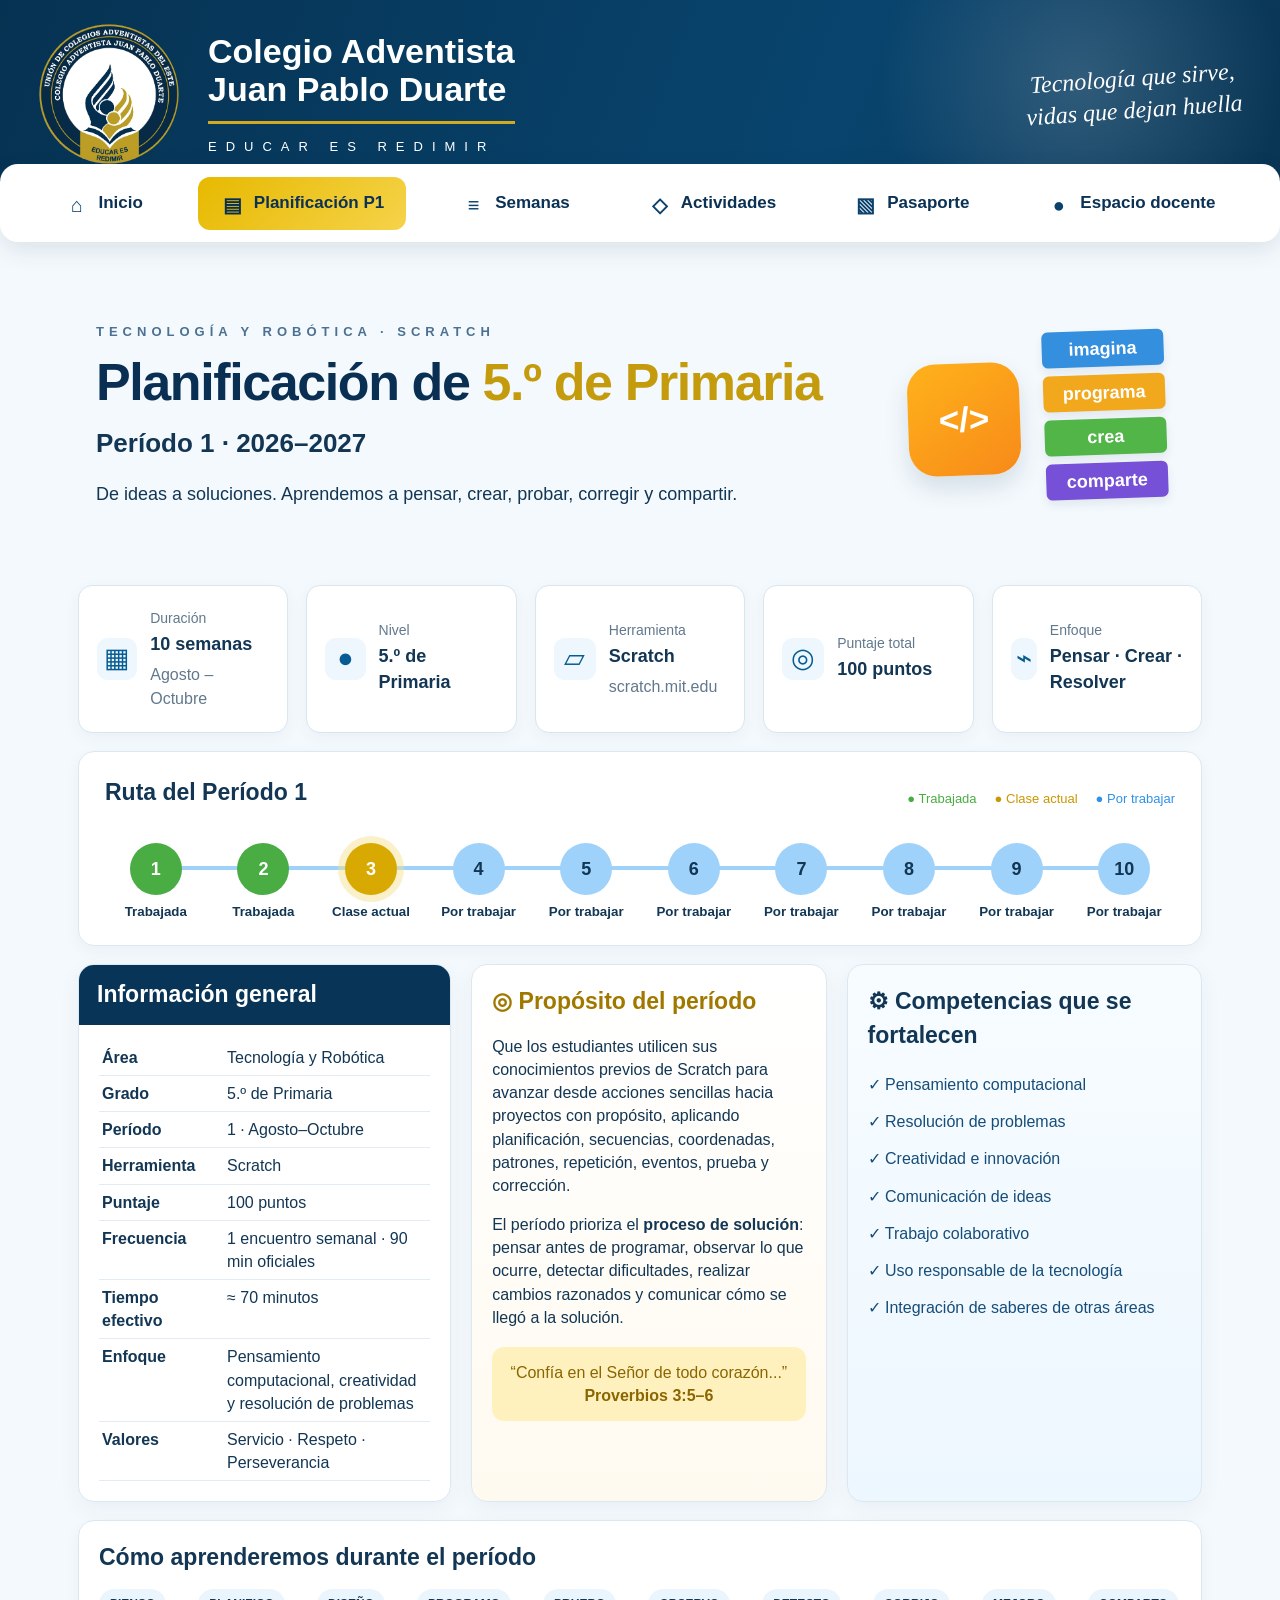
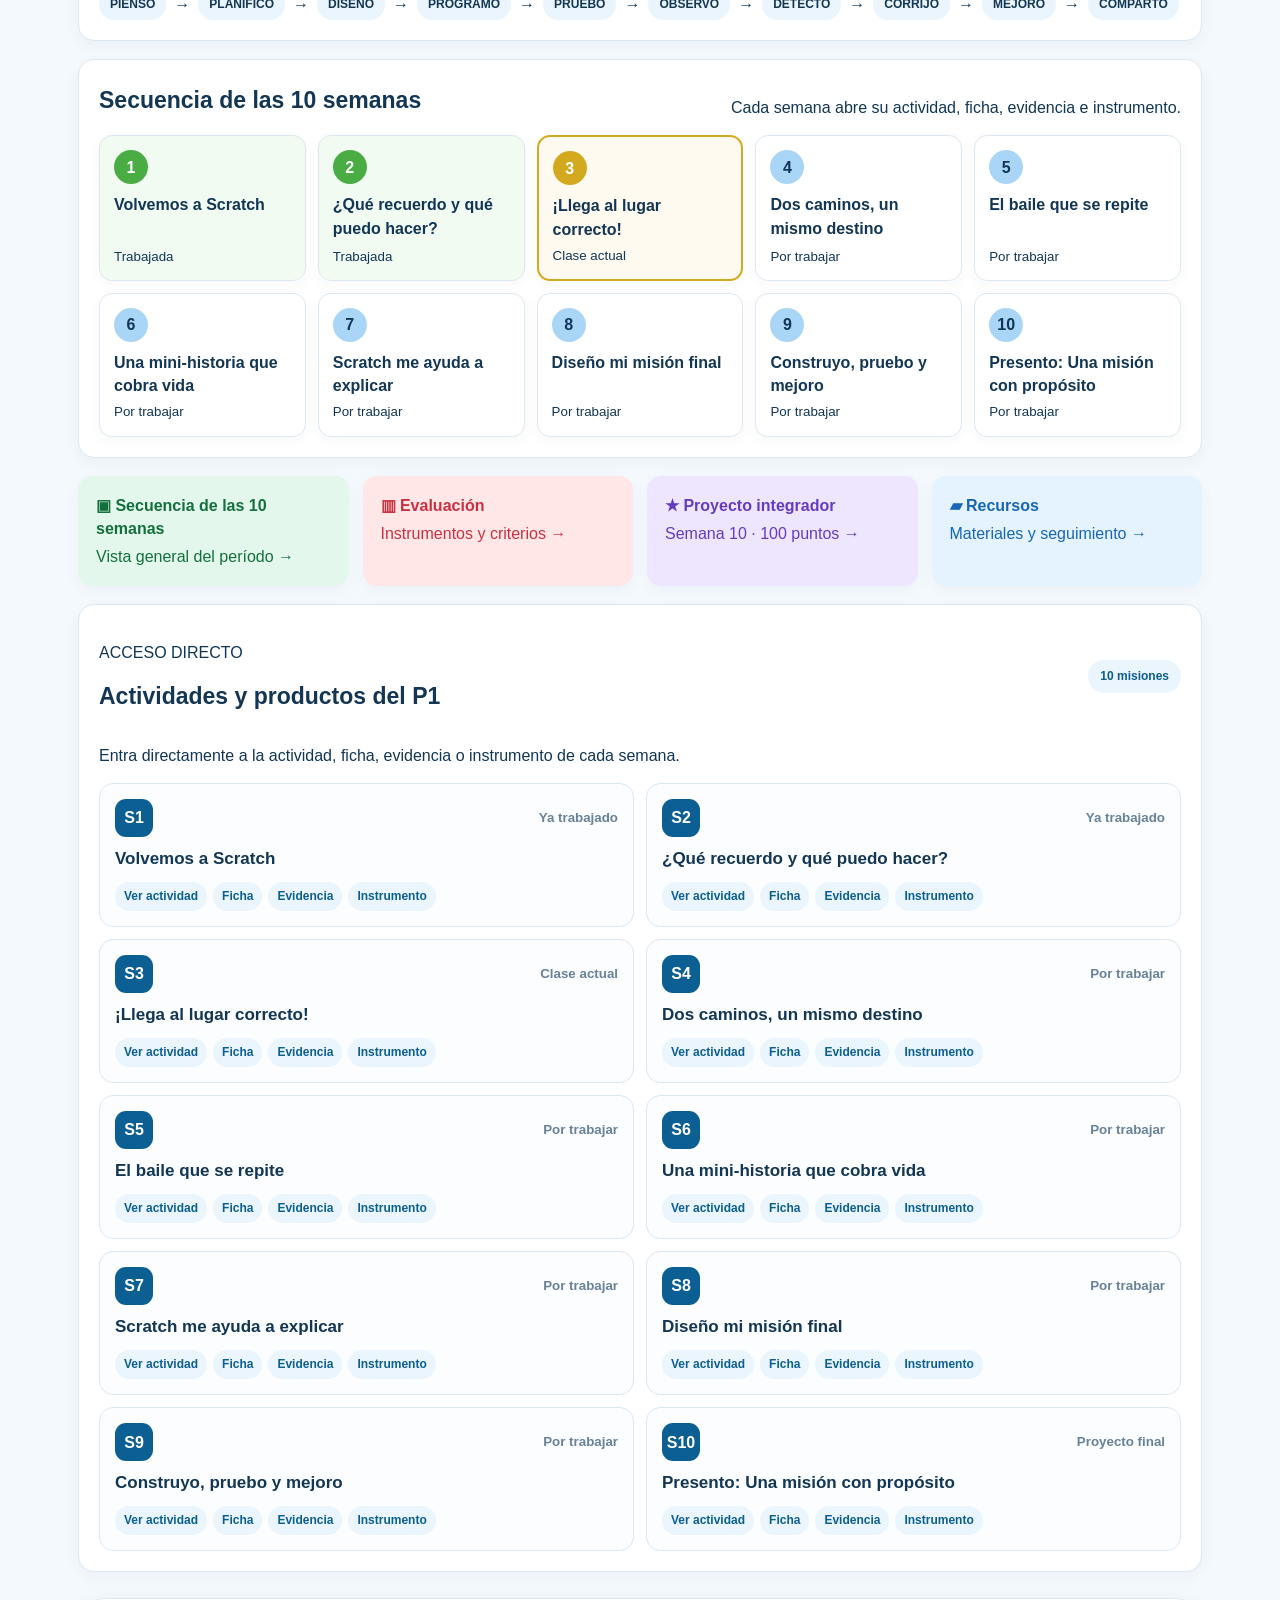
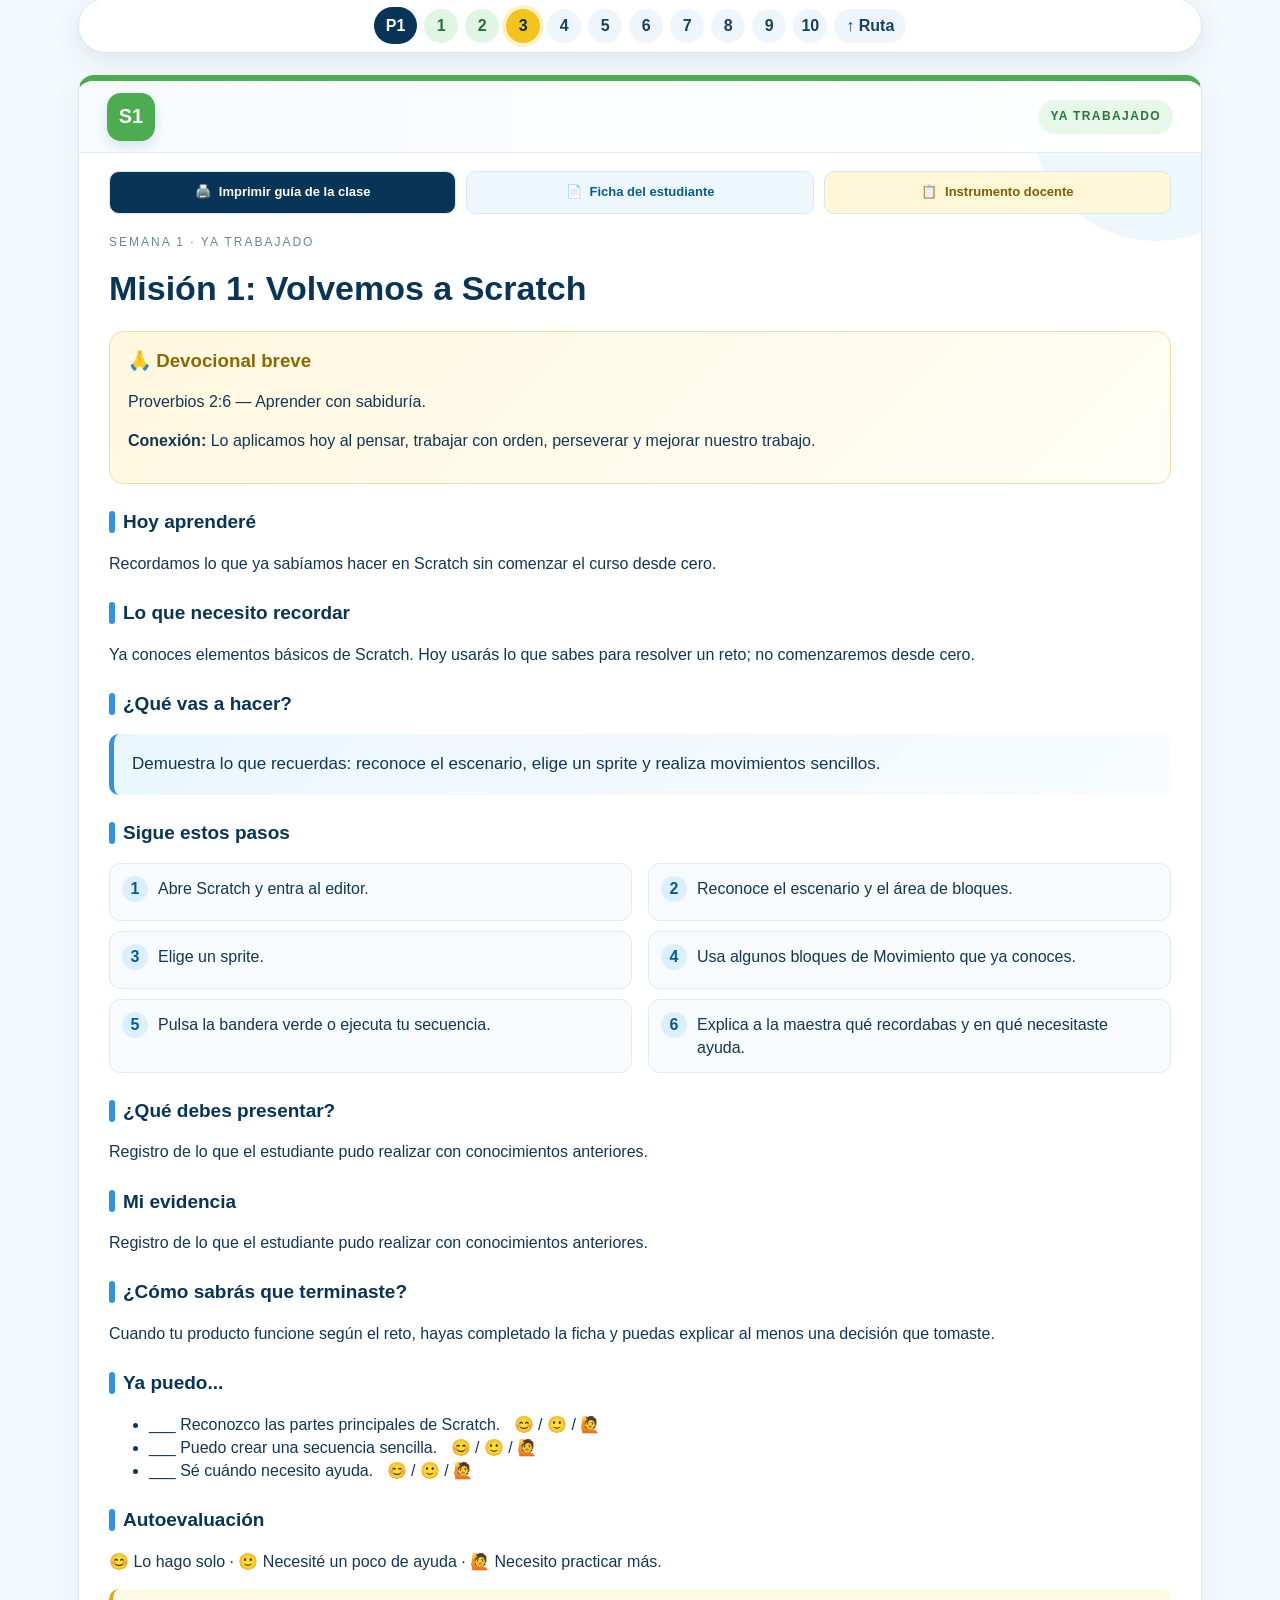
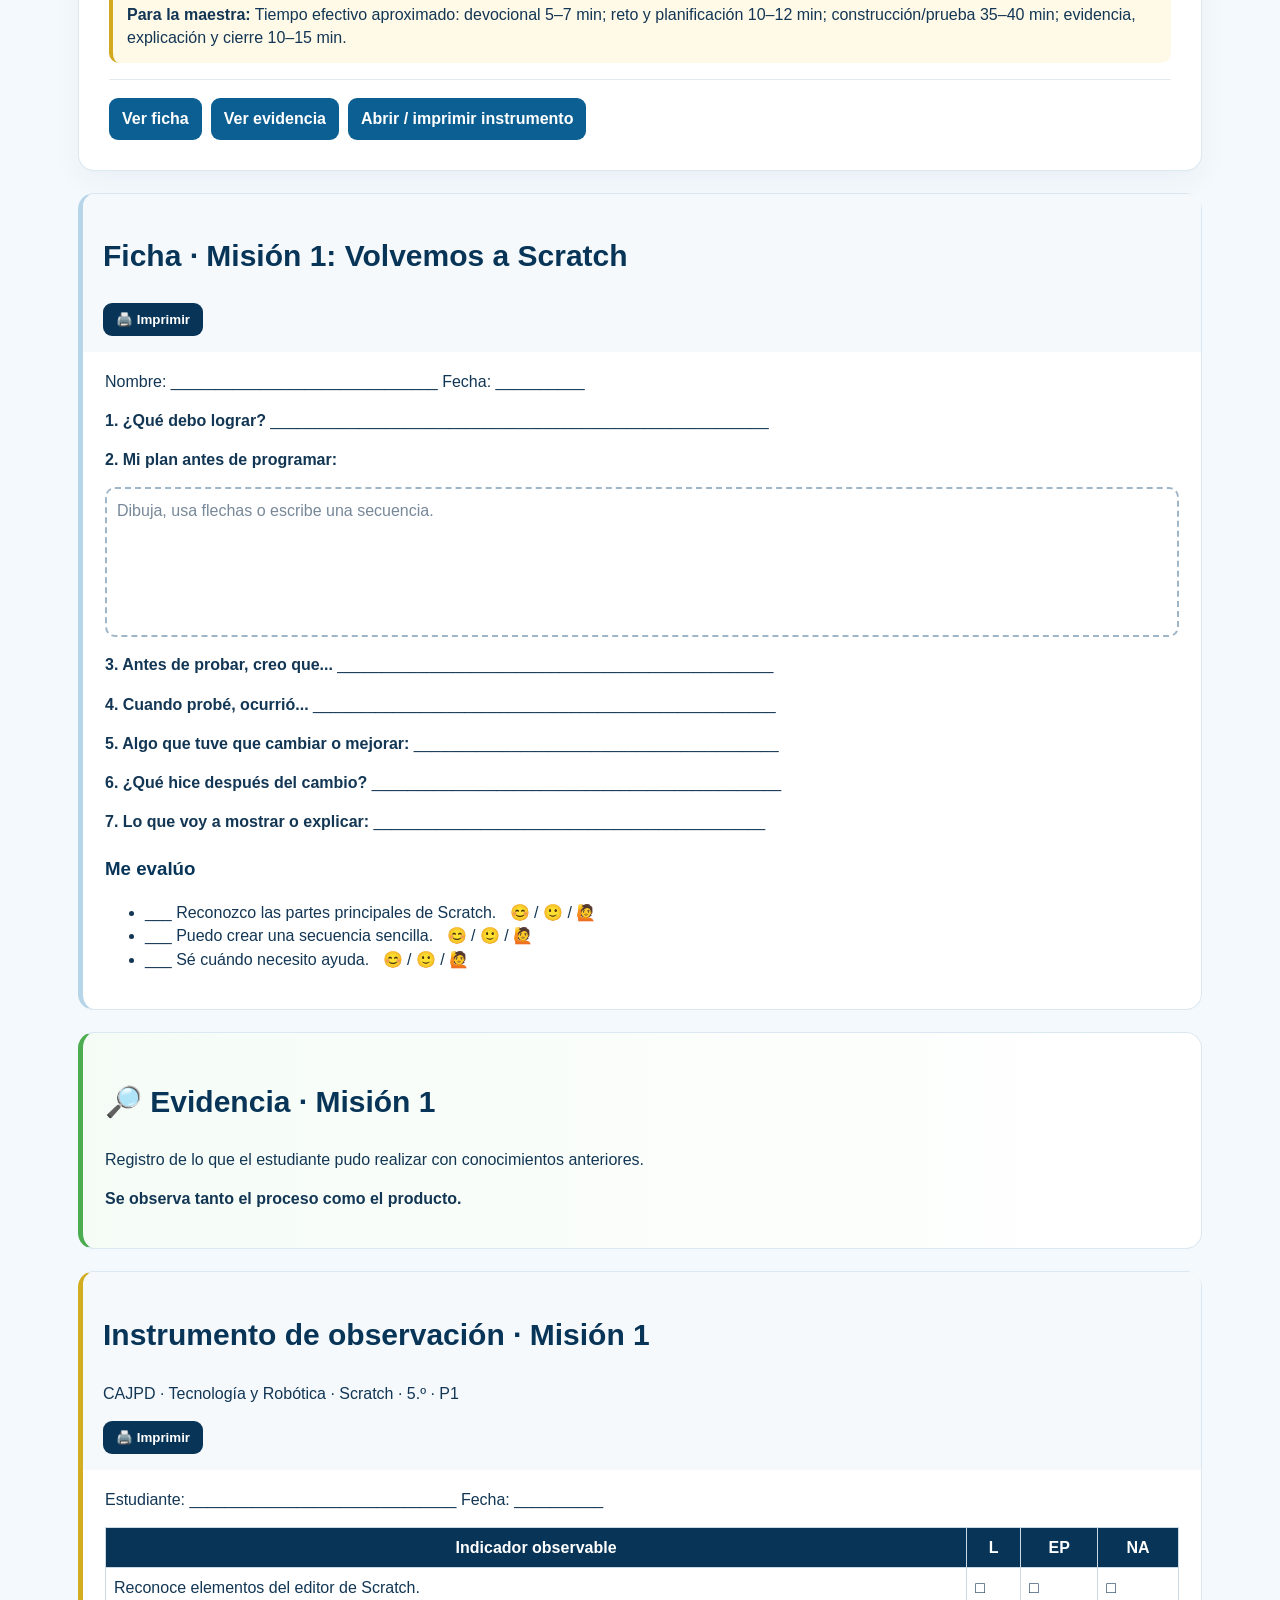
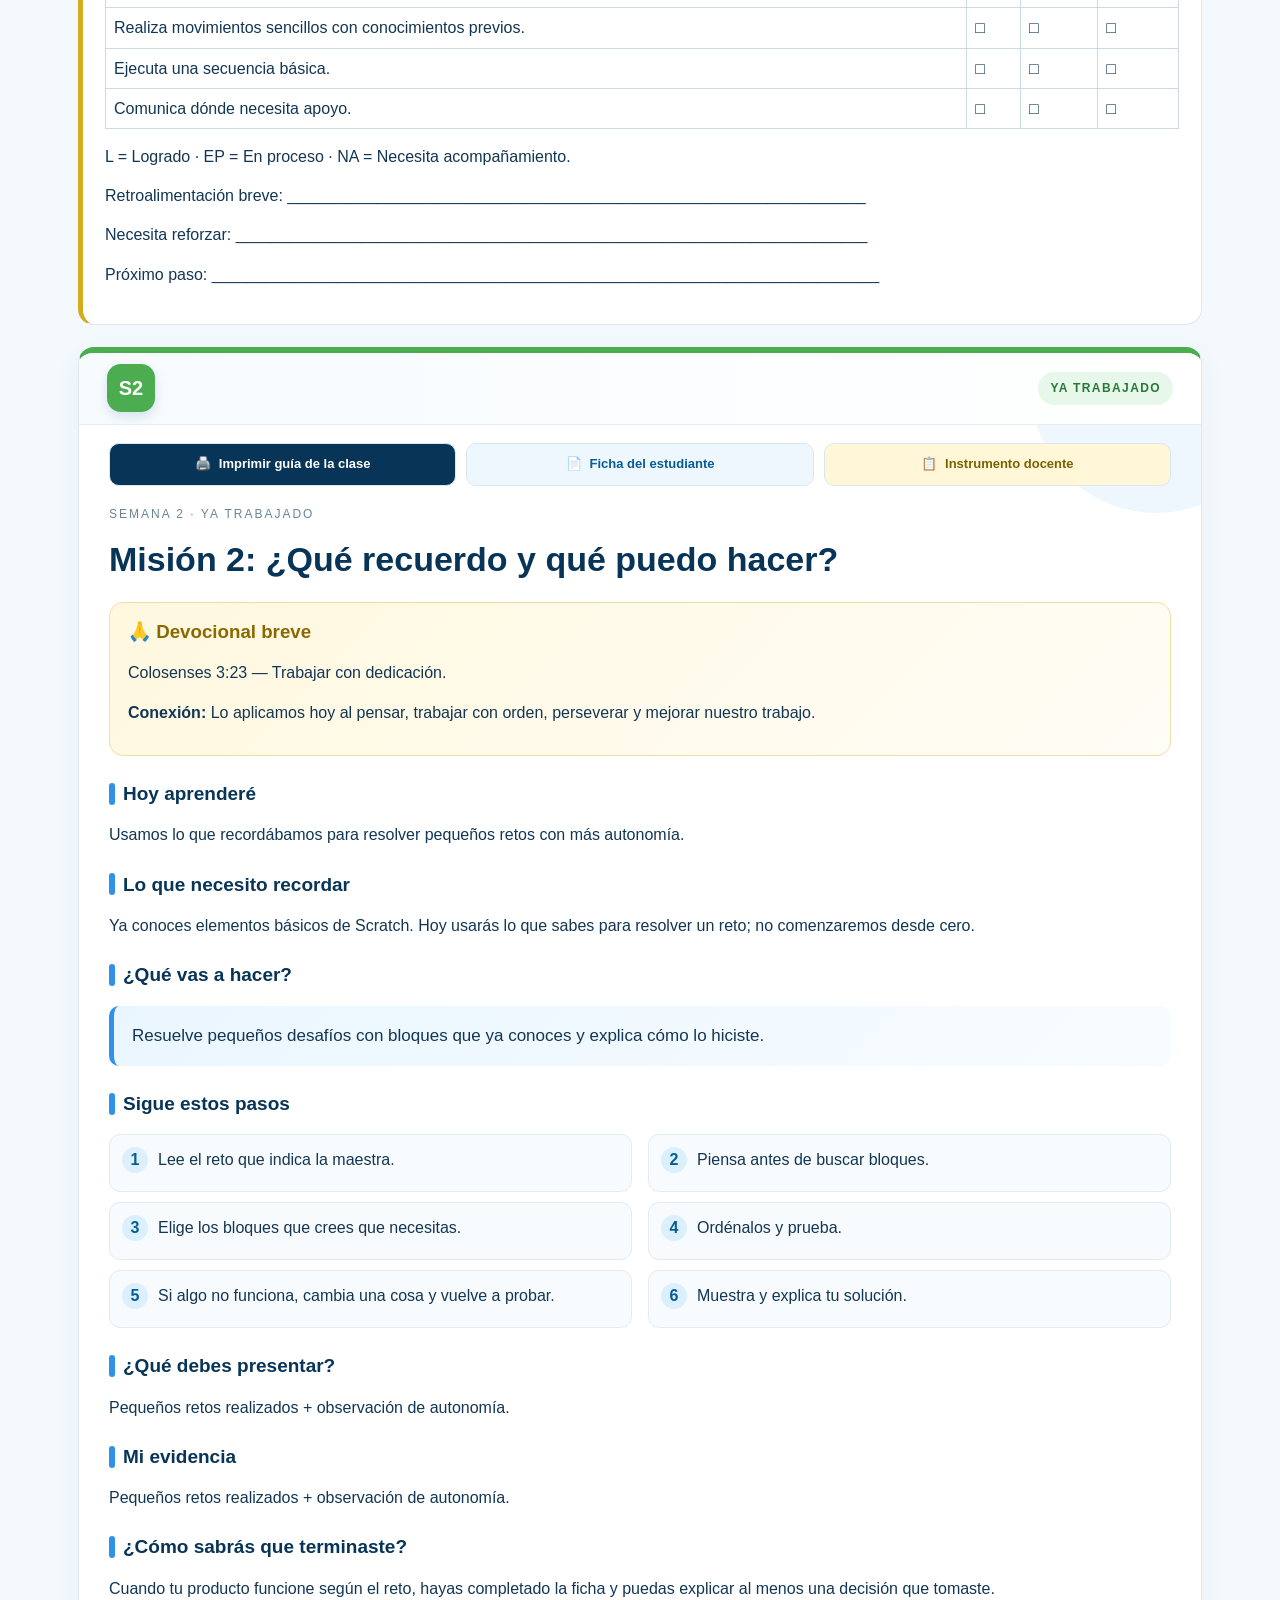
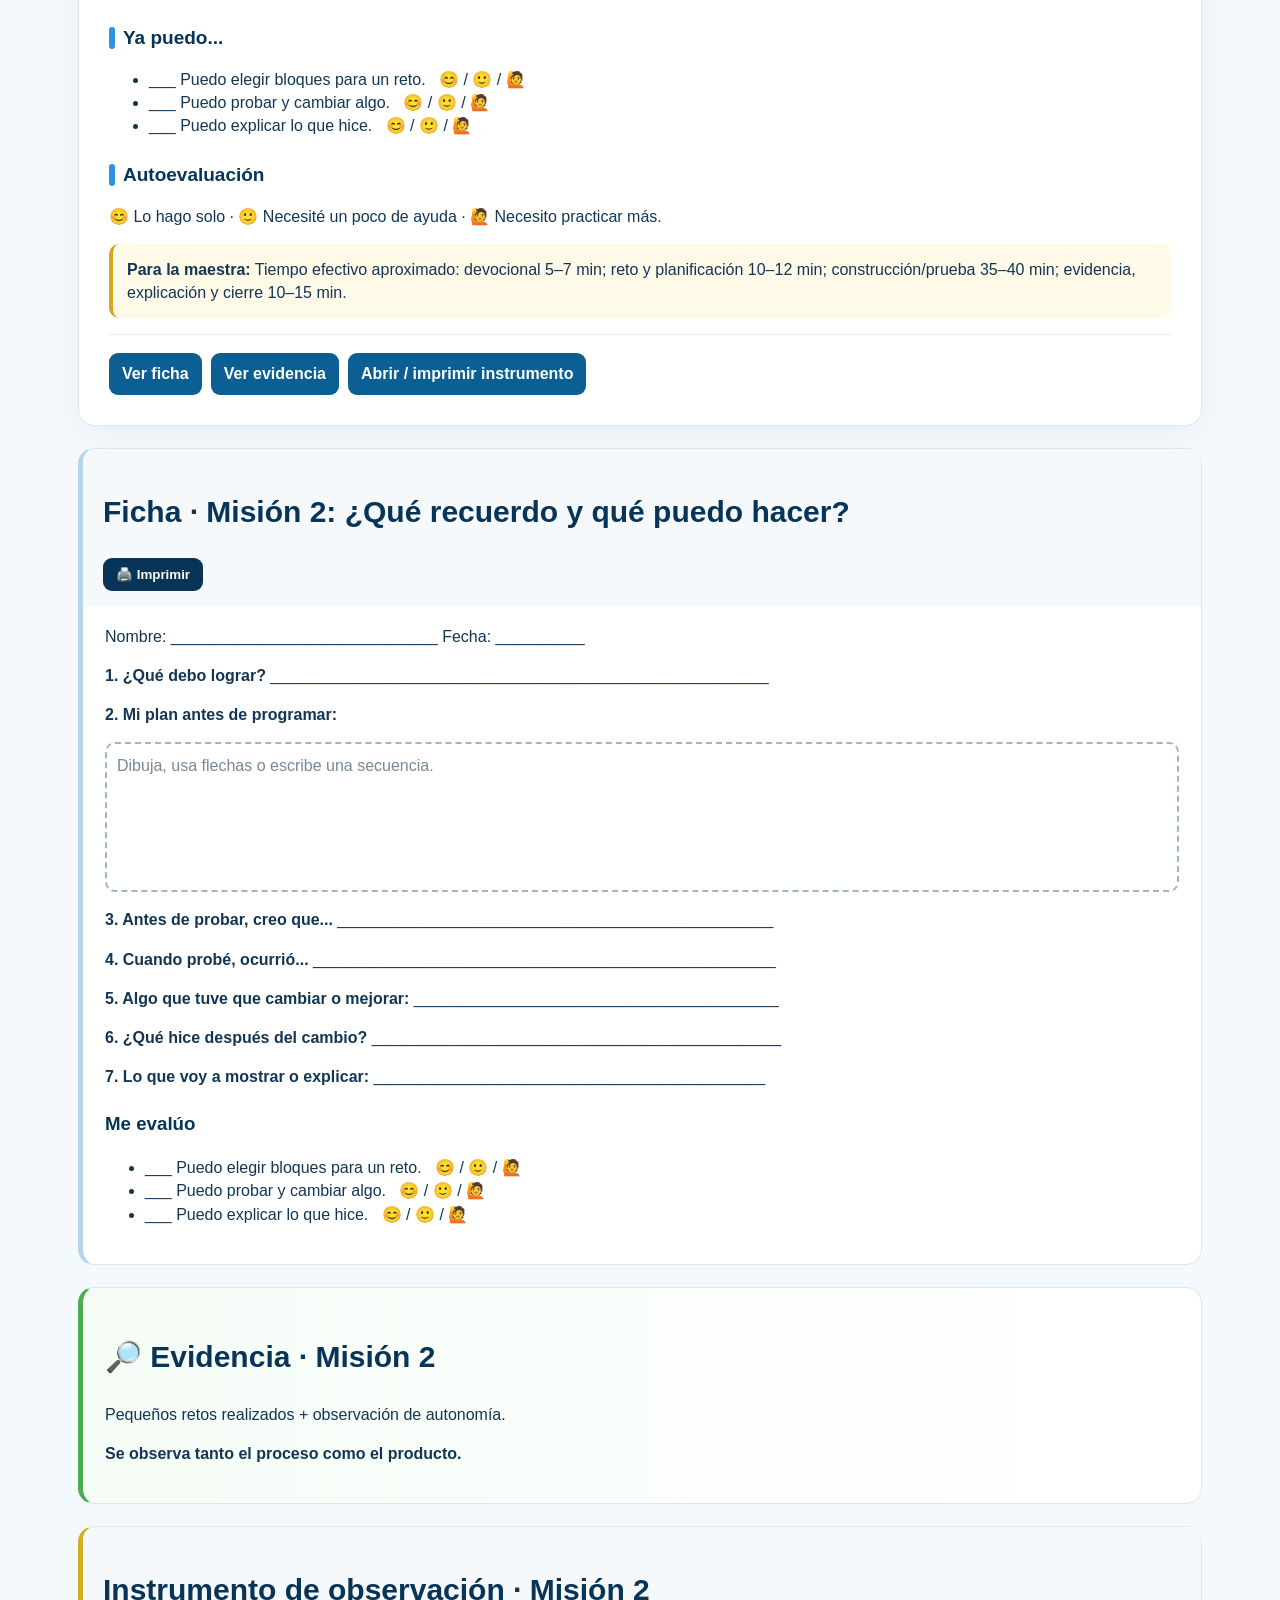
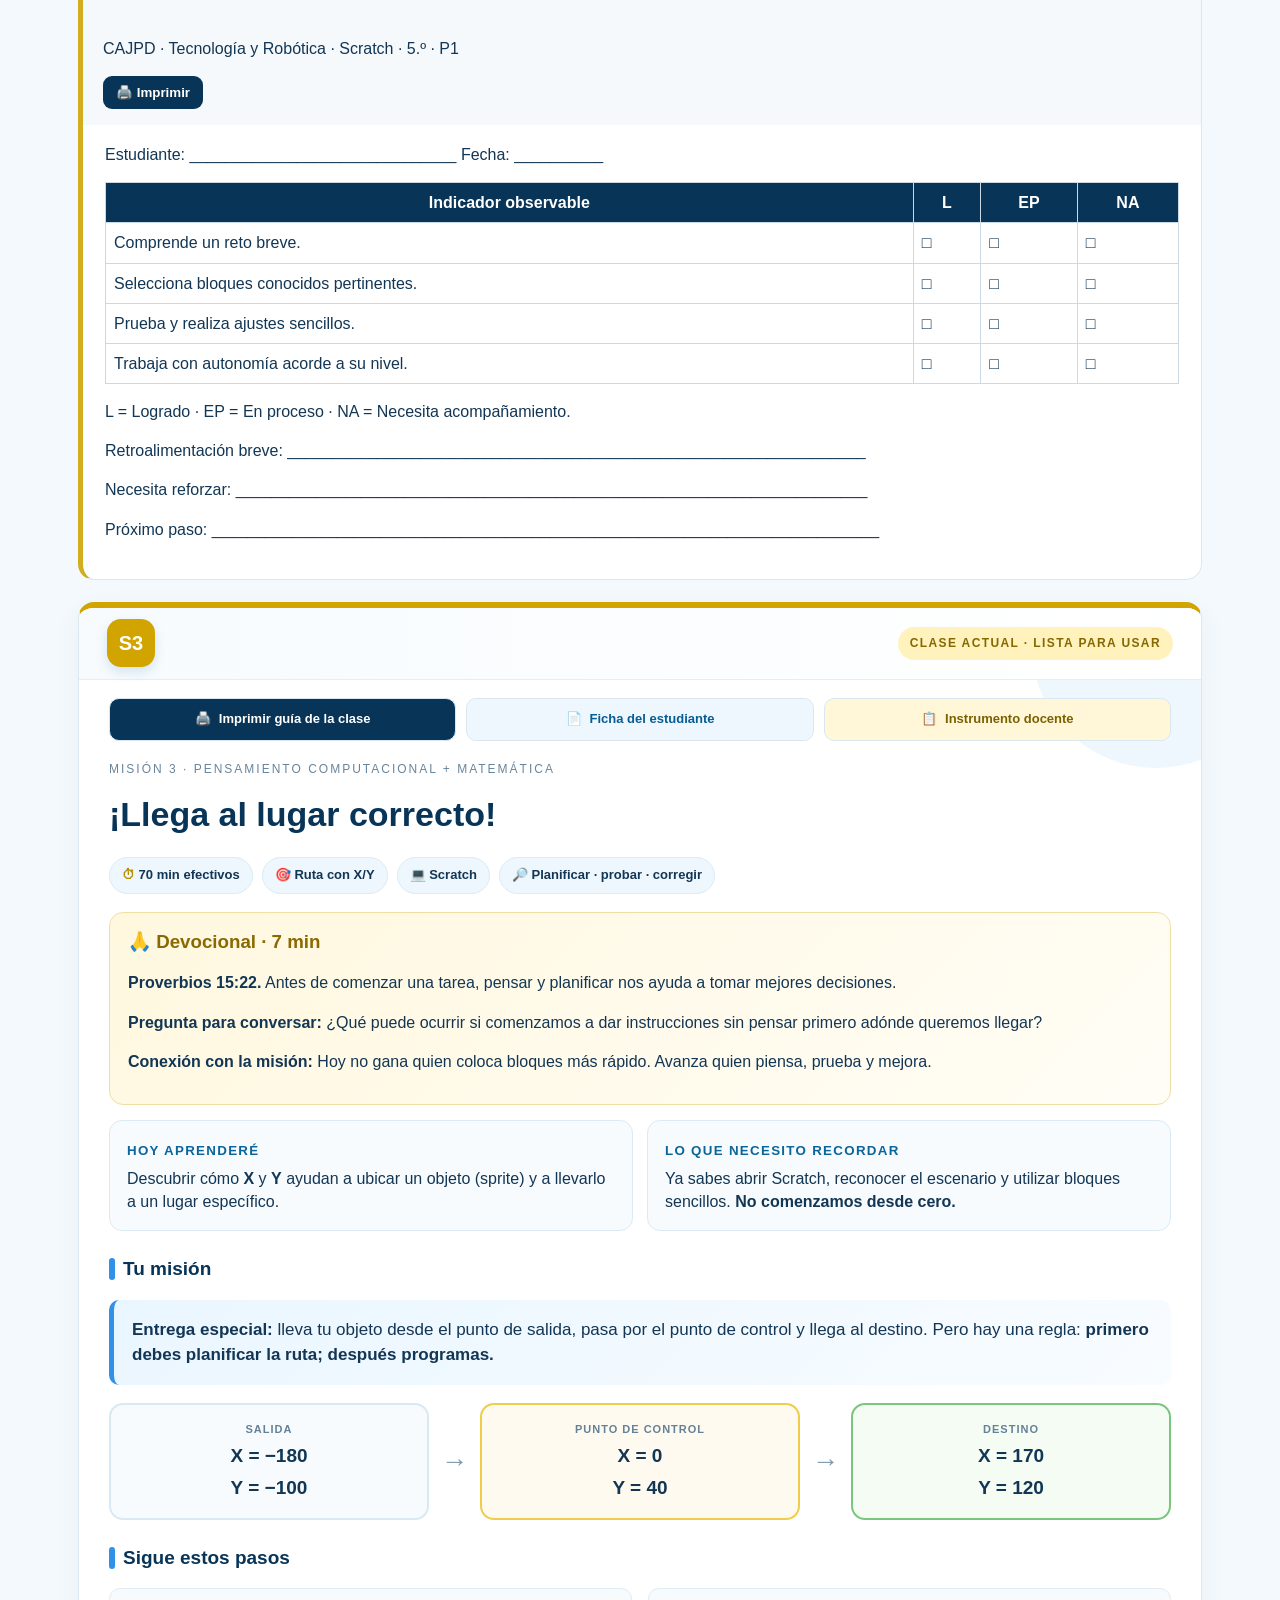
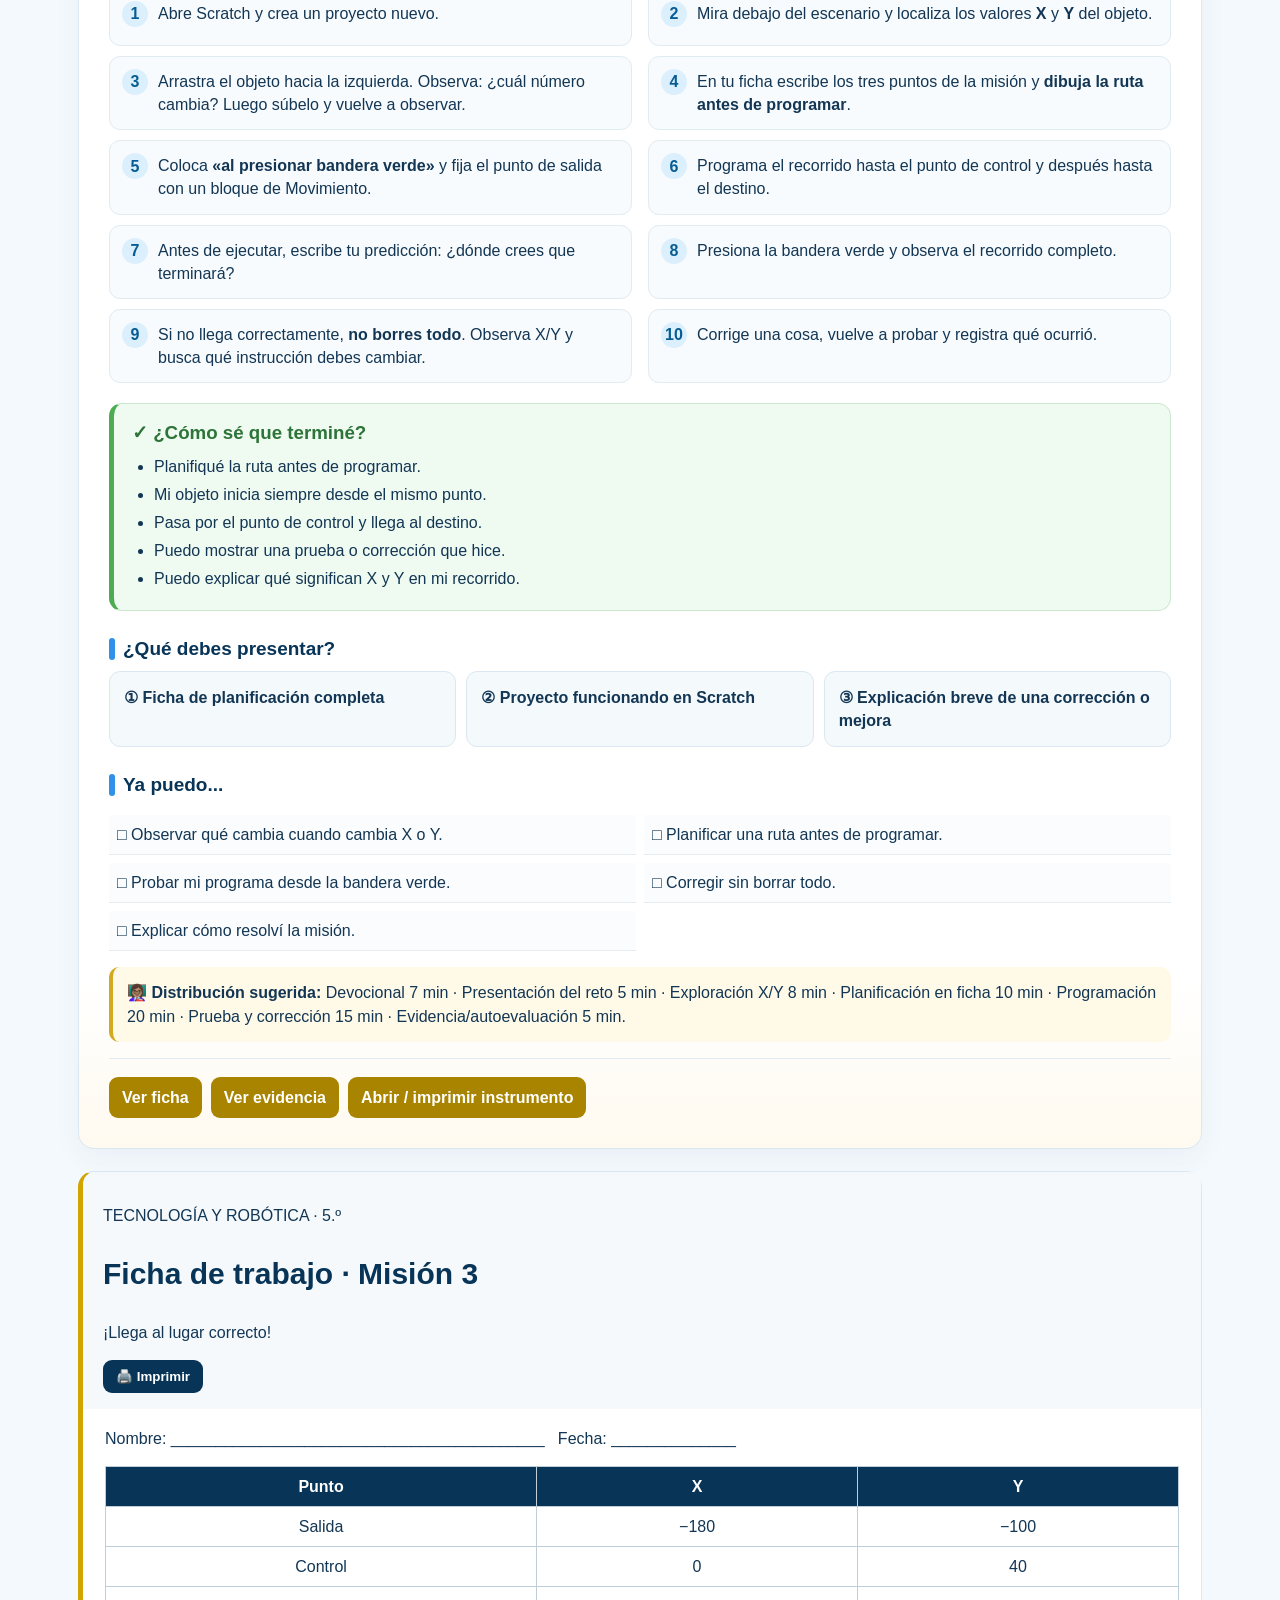
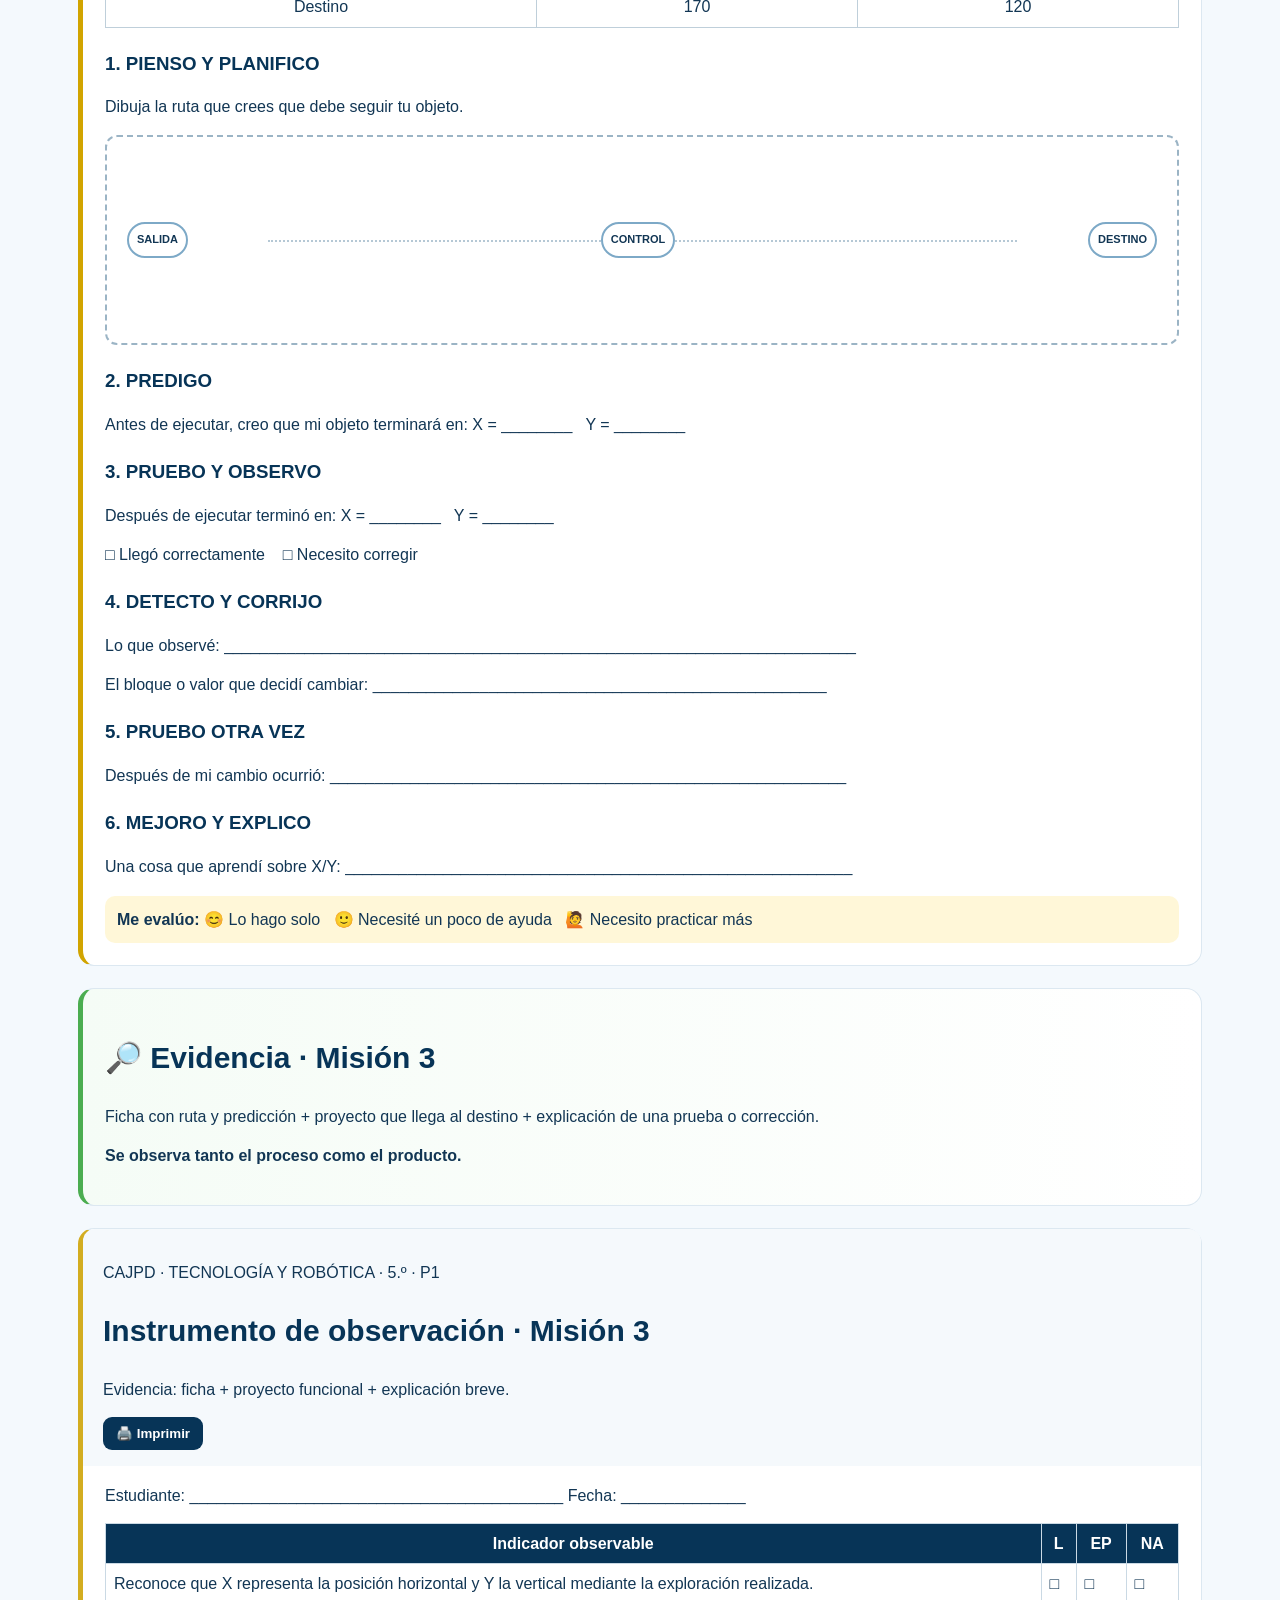
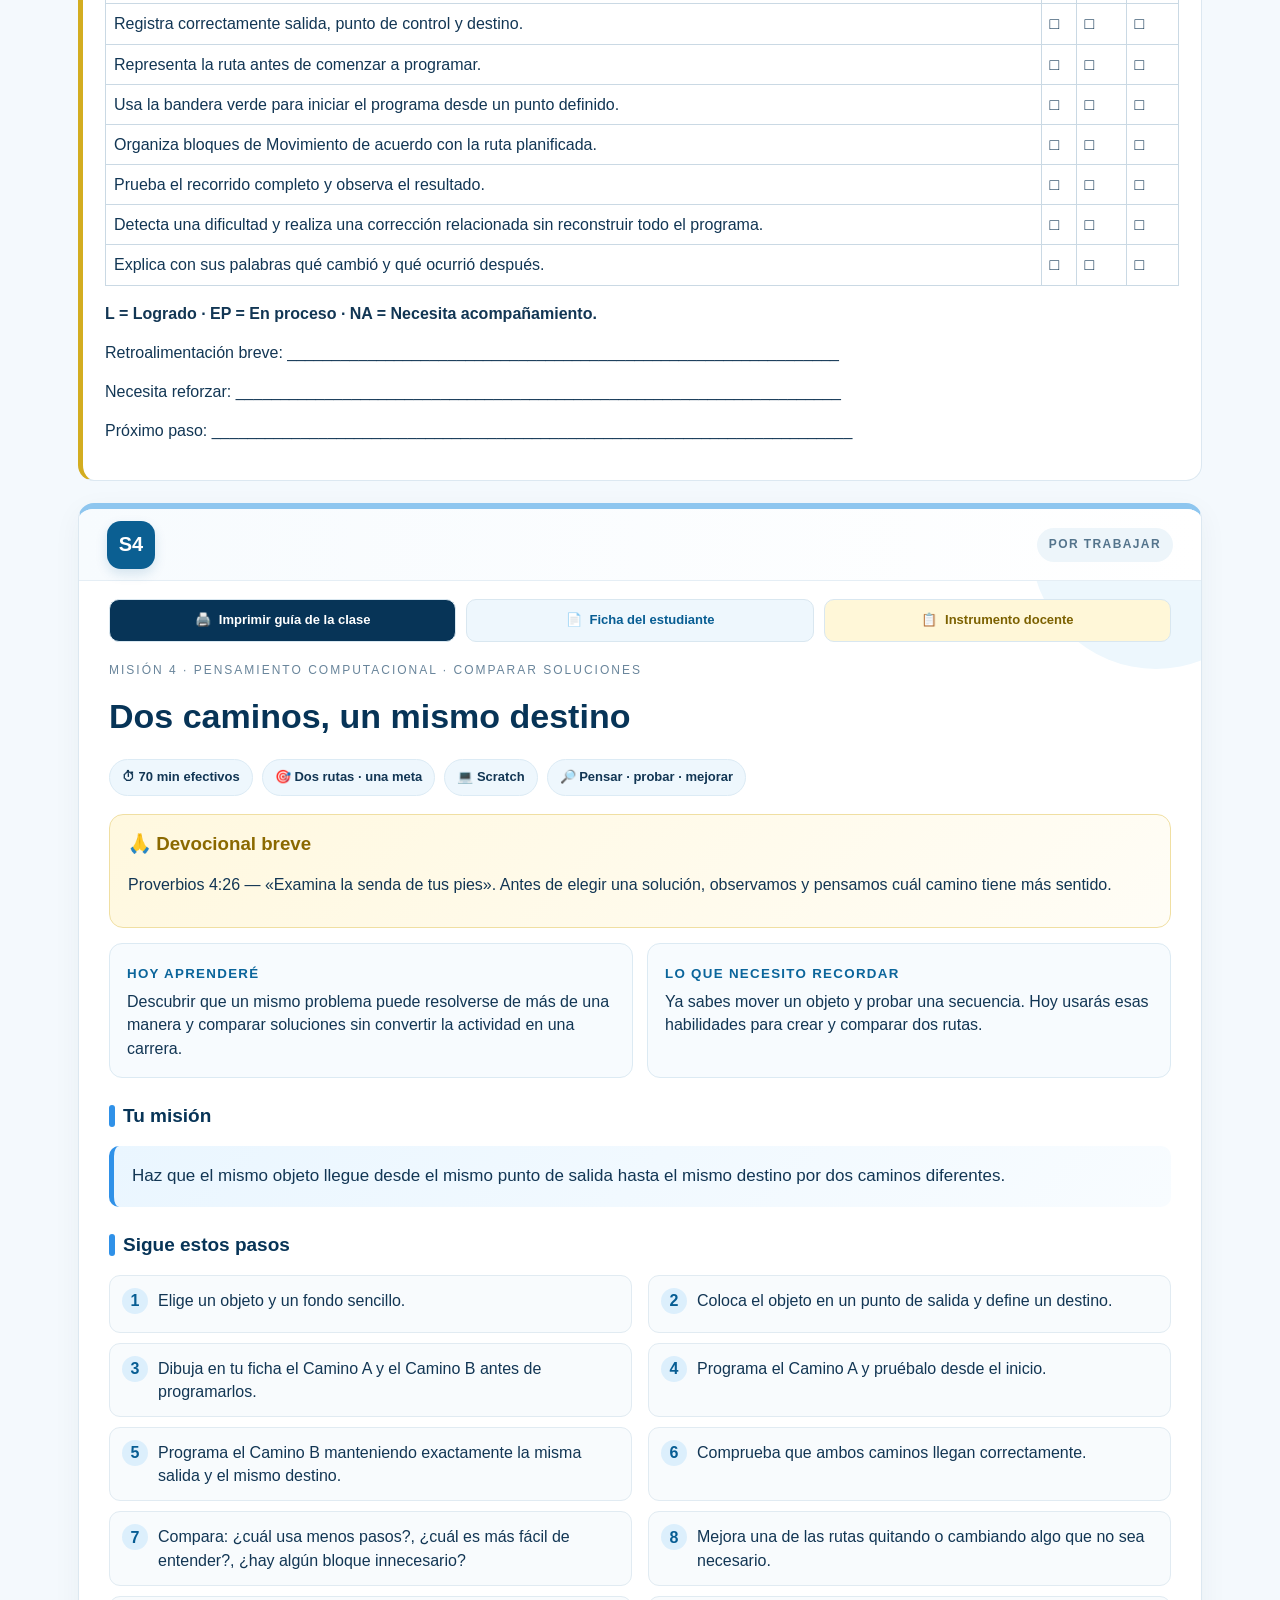
==== commit 96a651cb: "Add files via upload" ====
--- a/index.html
+++ b/index.html
@@ -1,6 +1,7 @@
 <!doctype html><html lang="es"><head><meta charset="utf-8"><meta name="viewport" content="width=device-width,initial-scale=1">
 <title>Planificación de 5.º de Primaria · P1 | CAJPD</title>
-<link rel="stylesheet" href="css/premium.css"><link rel="stylesheet" href="css/print.css" media="print"></head><body>
+<link rel="stylesheet" href="css/premium.css"><link rel="stylesheet" href="css/print.css" media="print">  <link rel="stylesheet" href="css/google-sites-responsive.css">
+</head><body>
 <header class="institutional">
  <div class="topbrand"><img src="assets/logo-cajpd.png" alt="Logo Colegio Adventista Juan Pablo Duarte">
  <div><h1>Colegio Adventista<br>Juan Pablo Duarte</h1><p>EDUCAR ES REDIMIR</p></div>
--- a/css/google-sites-responsive.css
+++ b/css/google-sites-responsive.css
@@ -0,0 +1,106 @@
+
+/* Google Sites / iframe responsive hardening */
+html, body {
+  width: 100%;
+  max-width: 100%;
+  overflow-x: hidden !important;
+}
+*, *::before, *::after { box-sizing: border-box; }
+img, svg, video, canvas, iframe { max-width: 100%; height: auto; }
+
+body { min-width: 0 !important; }
+main, section, header, nav, footer,
+.container, .wrap, .panel, .cardbox, .hero, .institutional {
+  max-width: 100% !important;
+  min-width: 0 !important;
+}
+
+.institutional, .site-header {
+  width: 100% !important;
+  overflow: hidden;
+}
+.institutional .inner, .site-header .inner,
+.hero, .hero-inner, .container, main {
+  width: min(100%, 1180px) !important;
+  max-width: 100% !important;
+  margin-left: auto !important;
+  margin-right: auto !important;
+}
+
+.mainnav, .main-nav, .period-nav {
+  width: 100% !important;
+  max-width: 100% !important;
+  min-width: 0 !important;
+}
+.mainnav > *, .main-nav > *, .period-nav > * { min-width: 0 !important; }
+
+/* Avoid fixed-width content forcing the iframe wider than Google Sites. */
+table { max-width: 100%; }
+.table-scroll { max-width: 100%; overflow-x: auto; }
+pre, code { white-space: pre-wrap; overflow-wrap: anywhere; }
+h1,h2,h3,h4,p,li,a,span { overflow-wrap: break-word; }
+
+/* Embedded desktop/tablet widths */
+@media (max-width: 1180px) {
+  .institutional .inner, .site-header .inner { padding-left: 24px !important; padding-right: 24px !important; }
+  .mainnav, .main-nav {
+    display: flex !important;
+    flex-wrap: wrap !important;
+    justify-content: center !important;
+    gap: 6px !important;
+    padding: 10px 14px !important;
+  }
+  .mainnav a, .main-nav a {
+    flex: 0 1 auto !important;
+    white-space: normal !important;
+    padding: 10px 13px !important;
+  }
+  .hero, .hero-inner {
+    grid-template-columns: minmax(0, 1fr) minmax(220px, .55fr) !important;
+    padding-left: 28px !important;
+    padding-right: 28px !important;
+  }
+  .stats, .info-cards { grid-template-columns: repeat(3, minmax(0,1fr)) !important; }
+}
+
+/* Google Sites often gives embeds ~800–1000 CSS px even on desktop. */
+@media (max-width: 980px) {
+  .institutional .inner, .site-header .inner {
+    display: grid !important;
+    grid-template-columns: auto minmax(0,1fr) !important;
+    gap: 16px !important;
+  }
+  .institutional .tagline, .site-header .tagline { display: none !important; }
+  .mainnav, .main-nav {
+    justify-content: flex-start !important;
+    overflow-x: auto !important;
+    flex-wrap: nowrap !important;
+    scrollbar-width: thin;
+  }
+  .mainnav a, .main-nav a { flex: 0 0 auto !important; }
+  .hero, .hero-inner {
+    grid-template-columns: 1fr !important;
+  }
+  .hero-visual { display: none !important; }
+  .stats, .info-cards, .activity-grid, .goal-grid {
+    grid-template-columns: repeat(2, minmax(0,1fr)) !important;
+  }
+  .lesson-strip { flex-wrap: wrap !important; }
+}
+
+/* Phones / narrow iframe */
+@media (max-width: 650px) {
+  .institutional .inner, .site-header .inner {
+    padding: 14px 16px !important;
+    grid-template-columns: 64px minmax(0,1fr) !important;
+  }
+  .institutional img, .site-header img, .logo { max-width: 64px !important; }
+  .institutional h1, .site-header h1 { font-size: clamp(20px, 6vw, 30px) !important; line-height: 1.05 !important; }
+  .hero, .hero-inner { padding: 30px 18px !important; }
+  .hero h1 { font-size: clamp(34px, 10vw, 54px) !important; }
+  .stats, .info-cards, .activity-grid, .goal-grid {
+    grid-template-columns: 1fr !important;
+  }
+  .panel, .cardbox, .mission { padding-left: 16px !important; padding-right: 16px !important; }
+  .print-actions { grid-template-columns: 1fr !important; }
+}
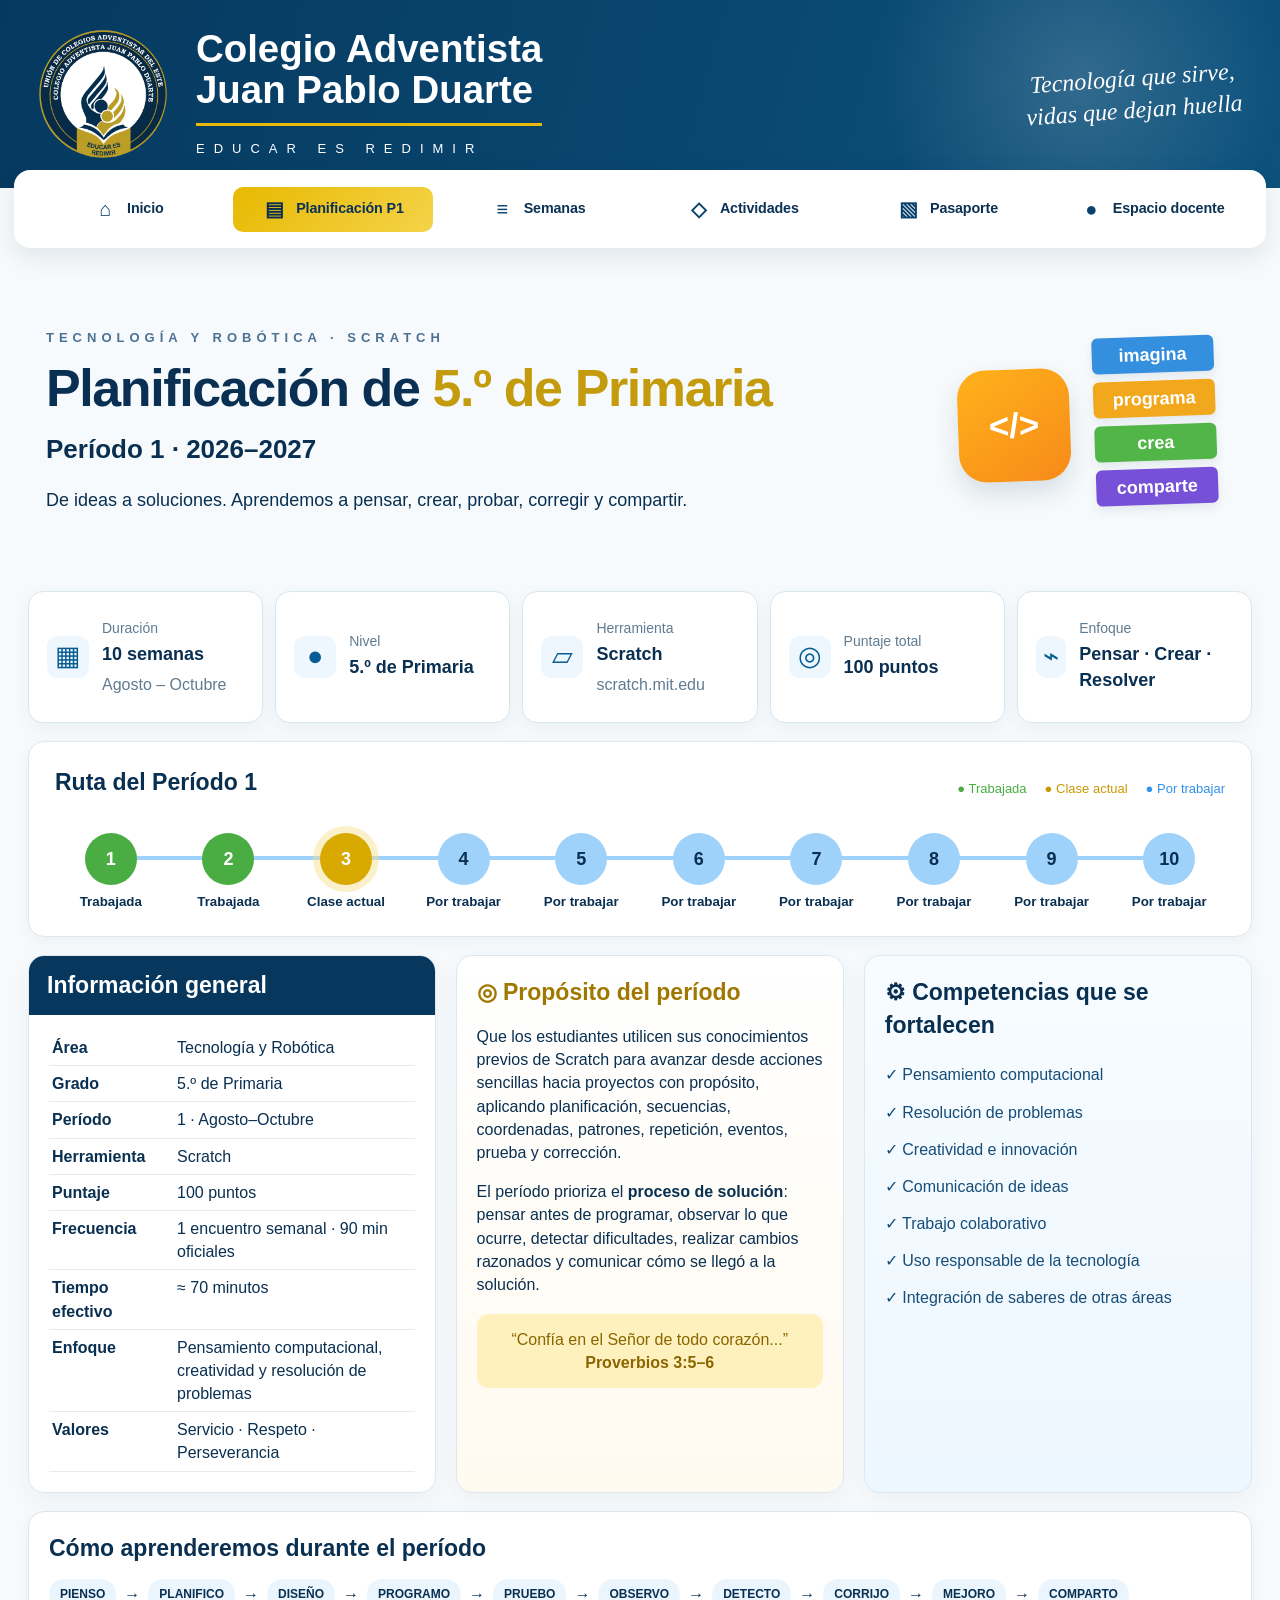
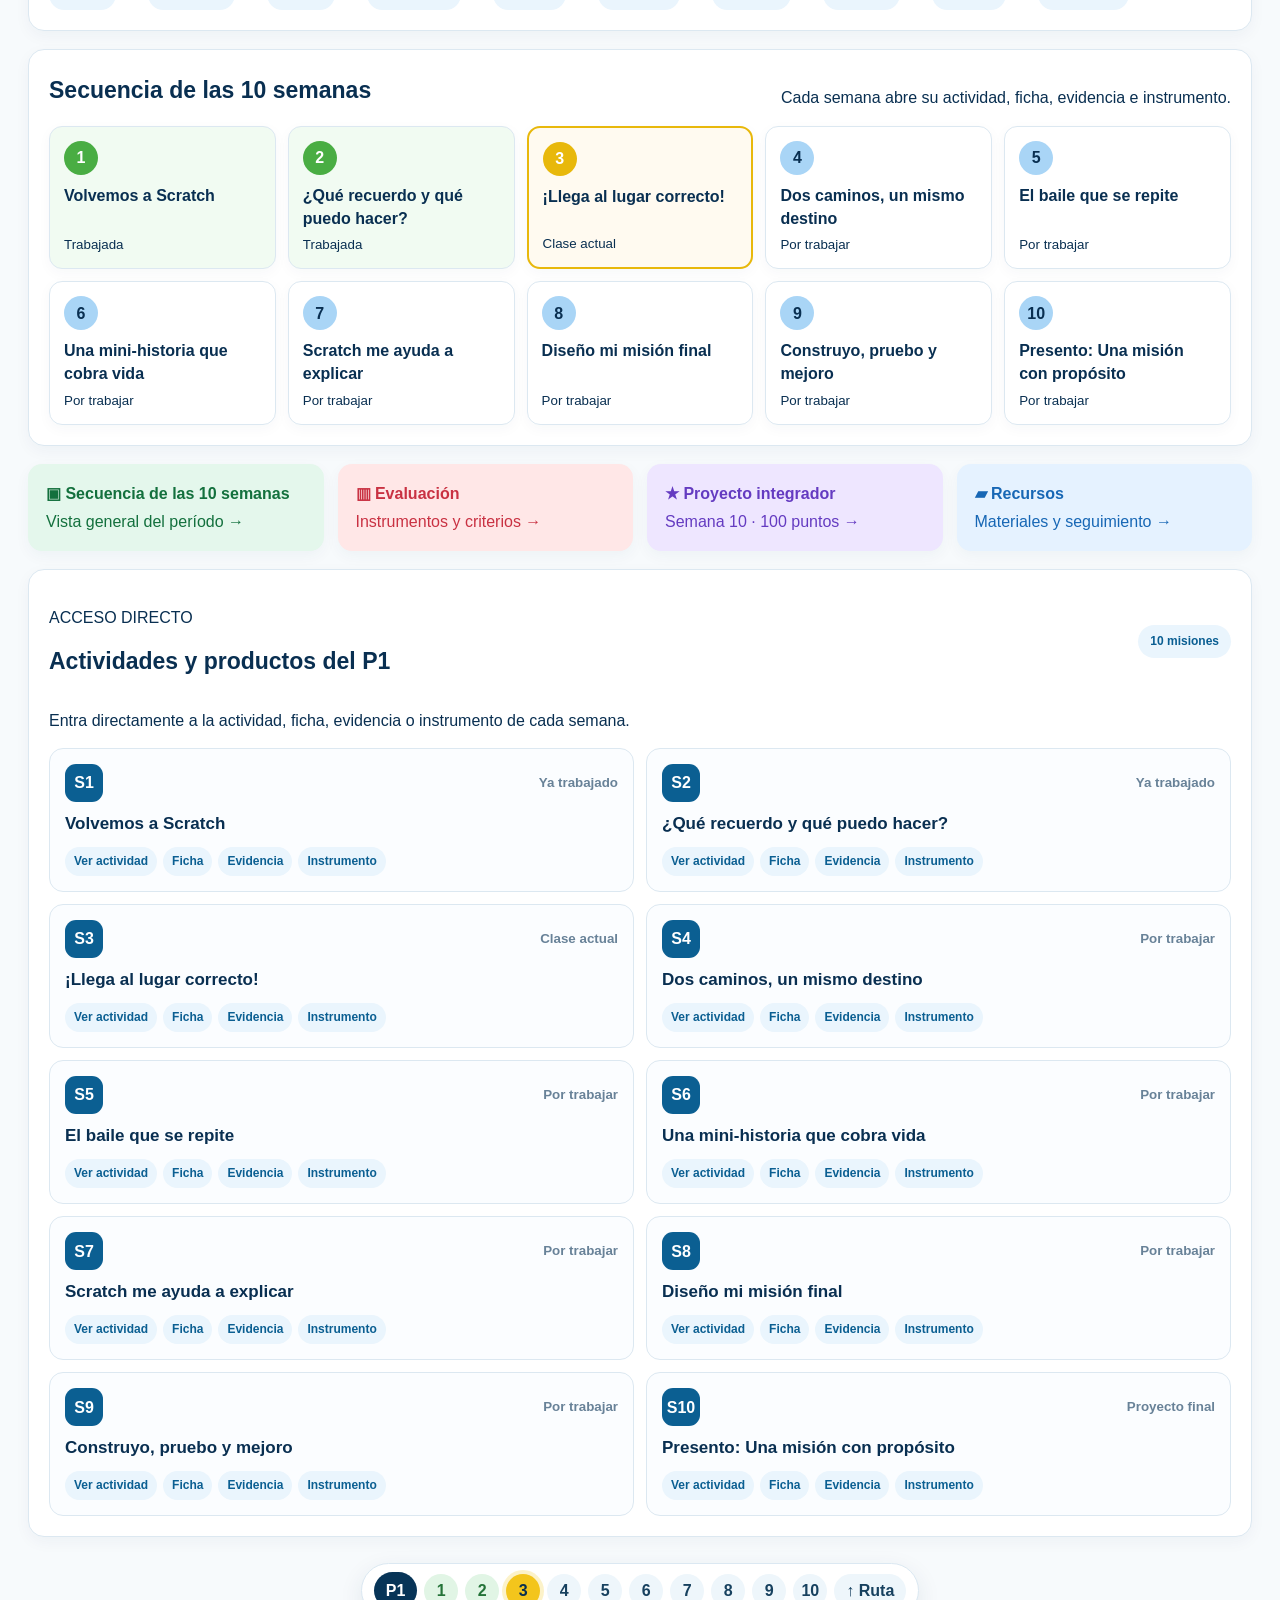
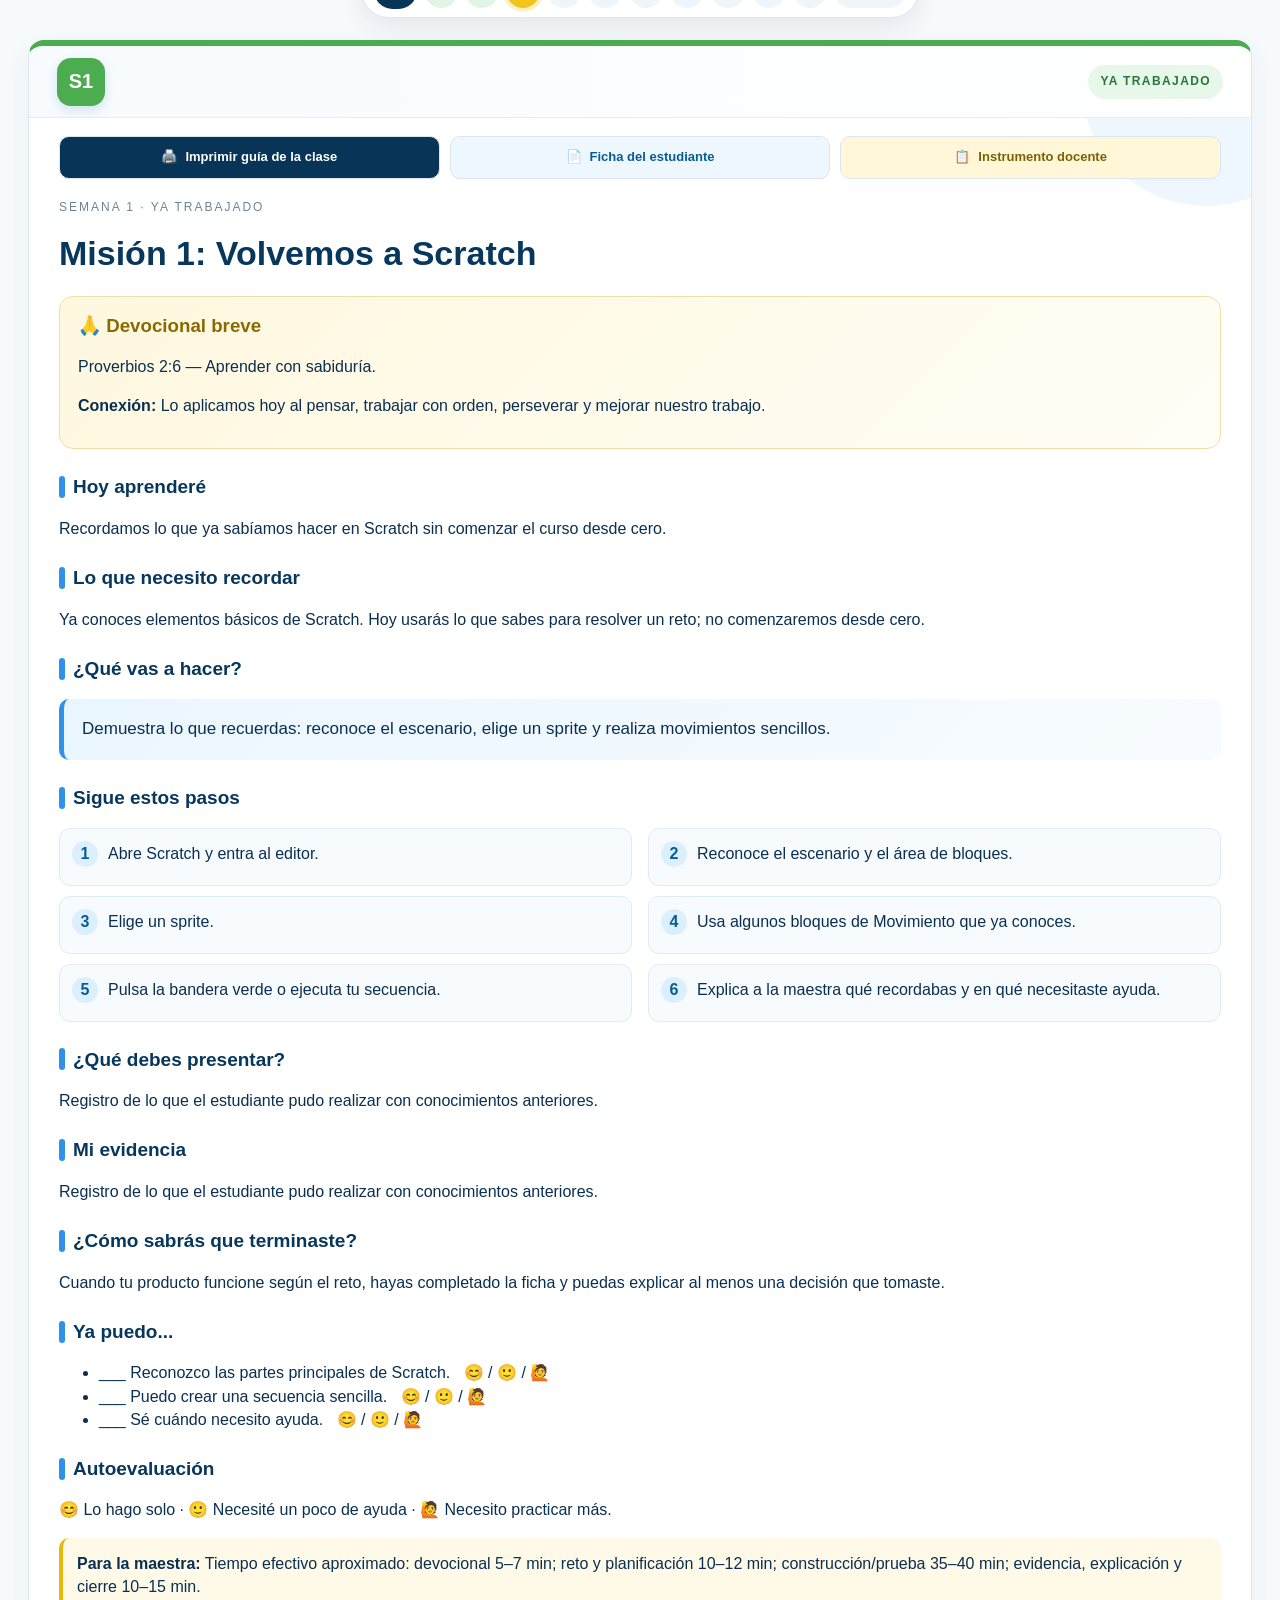
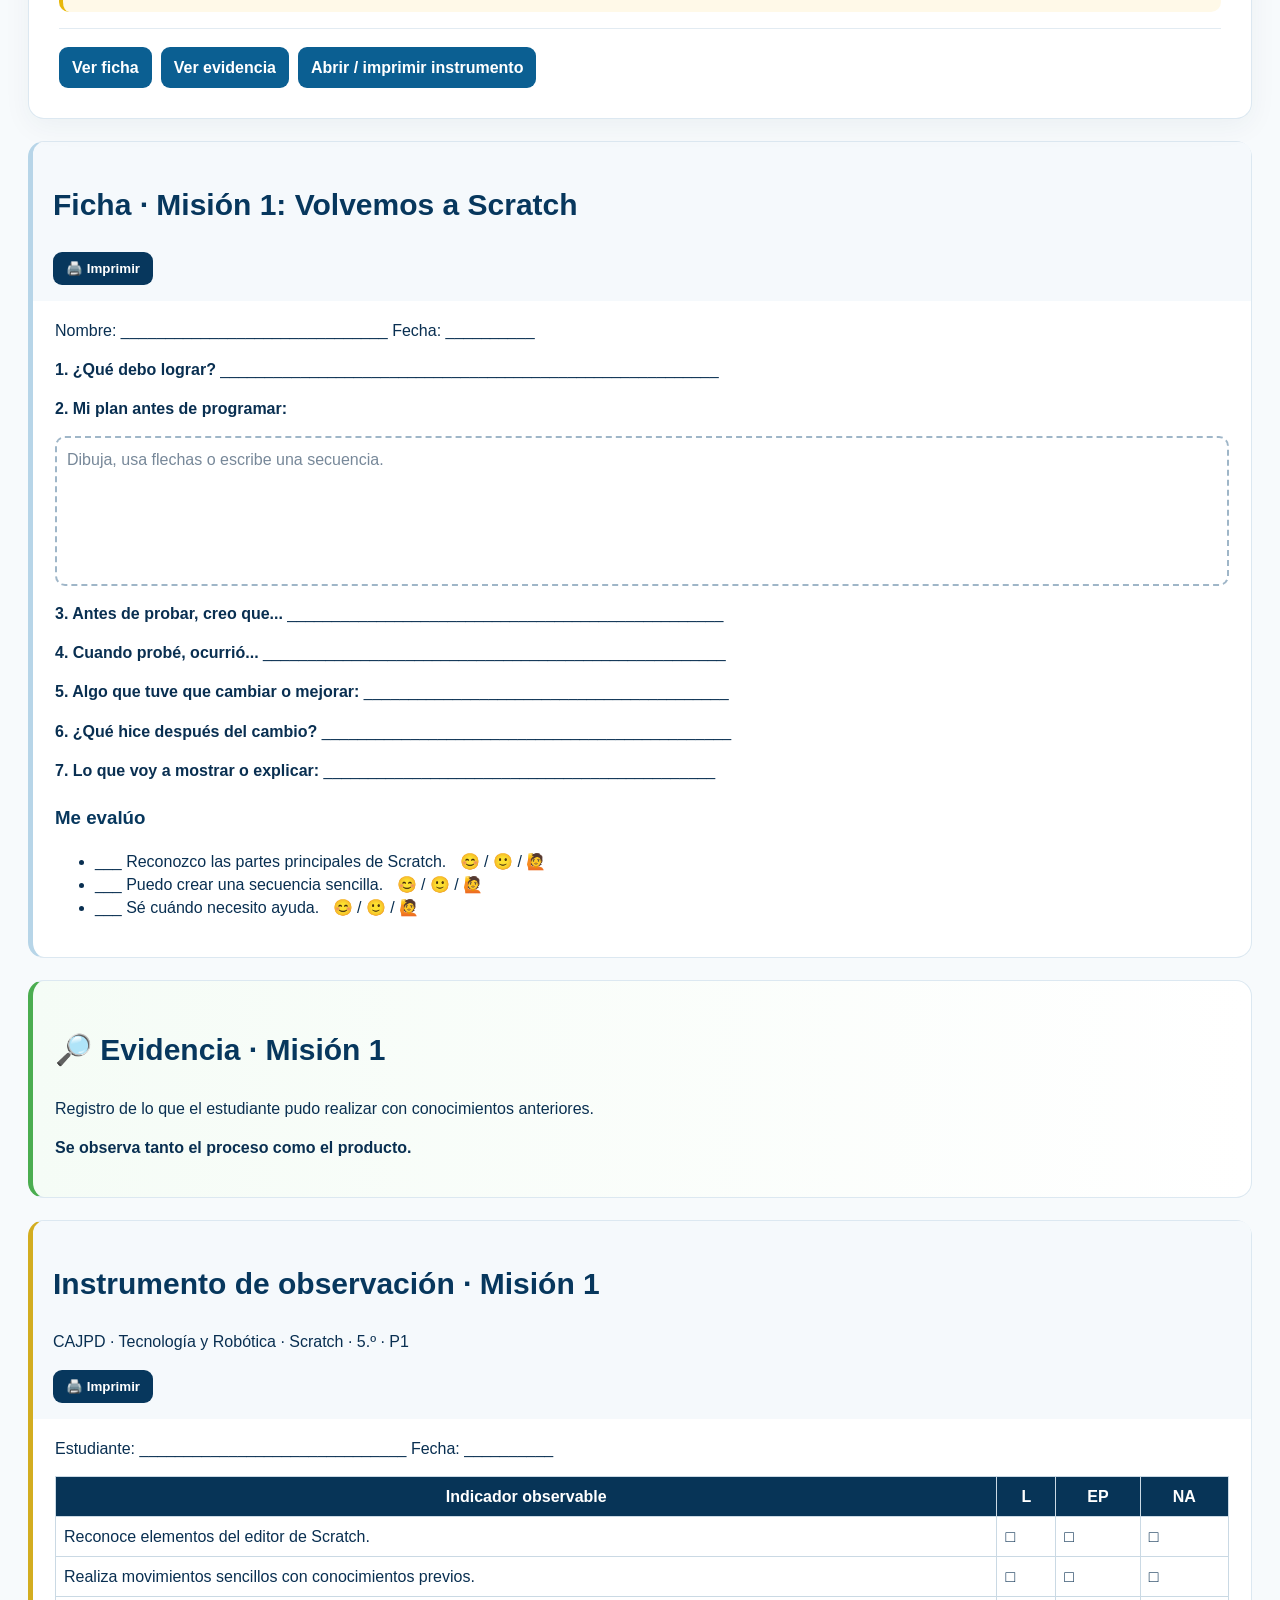
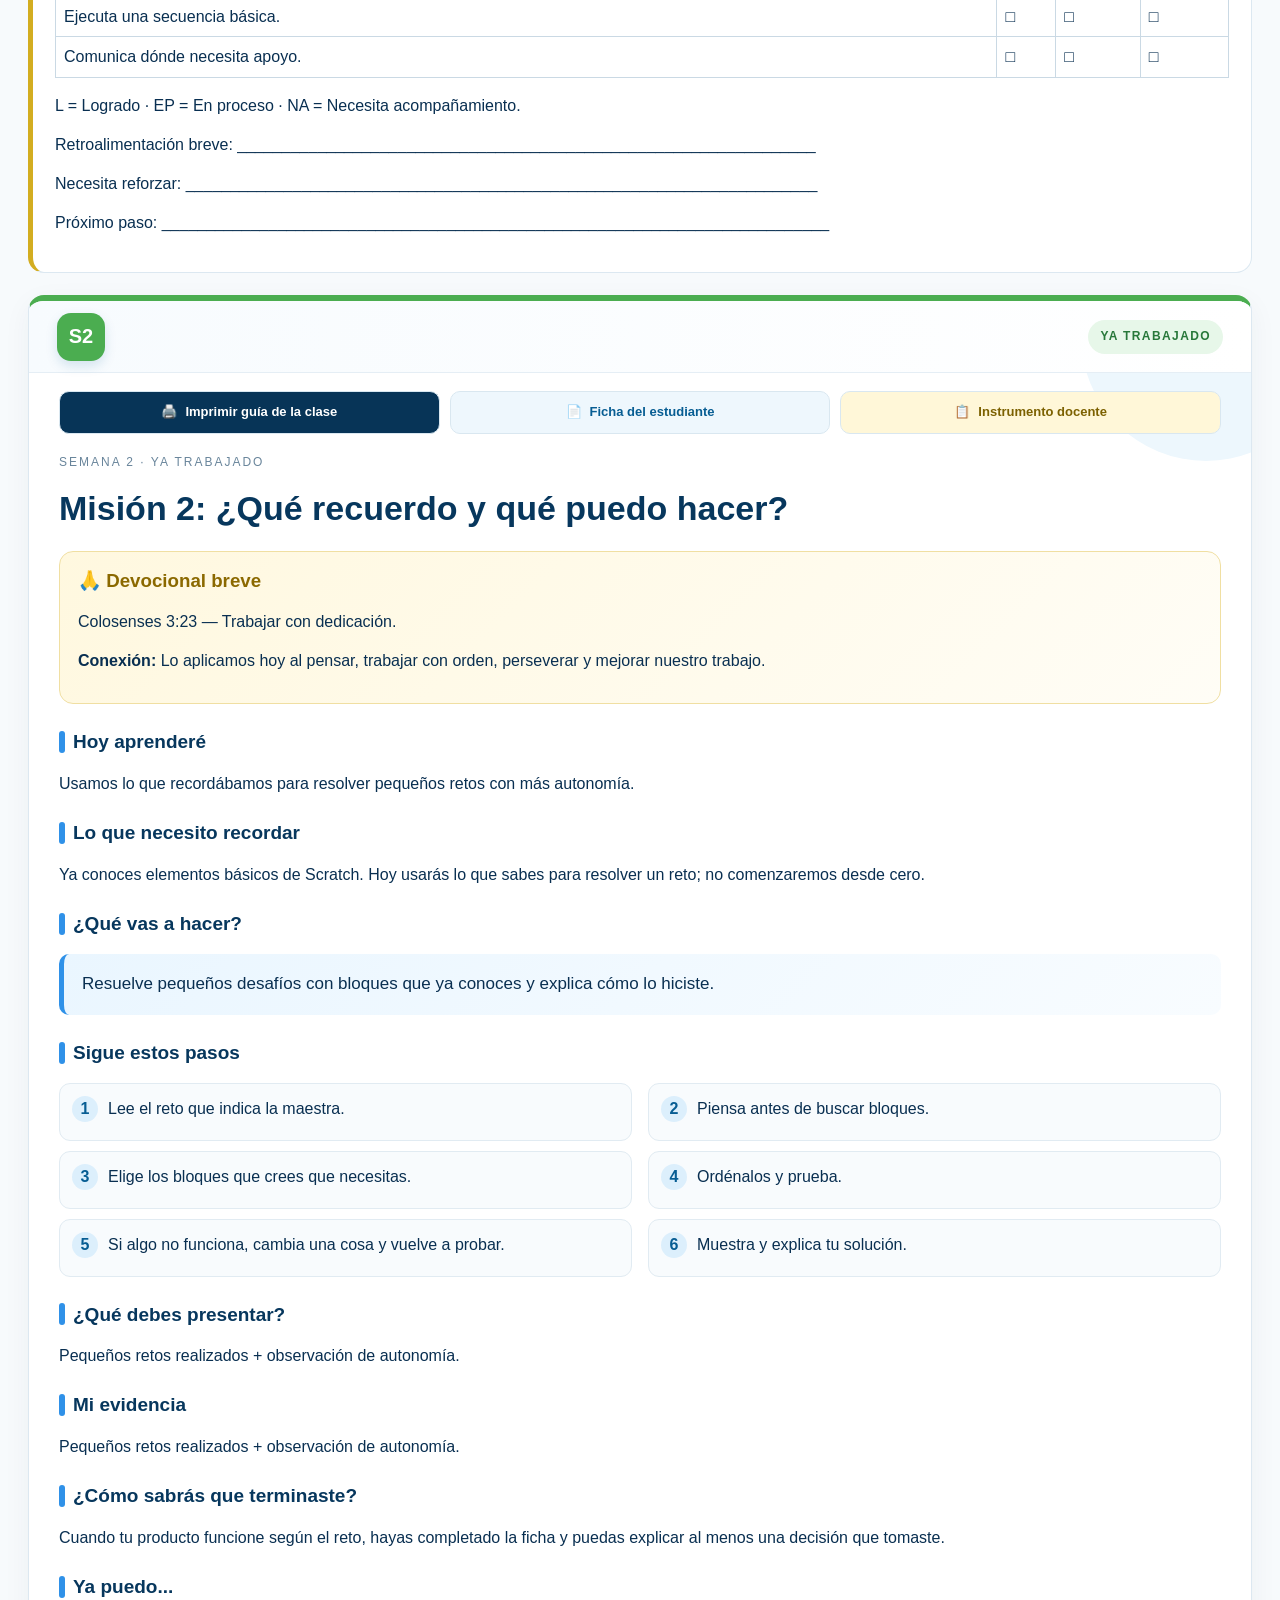
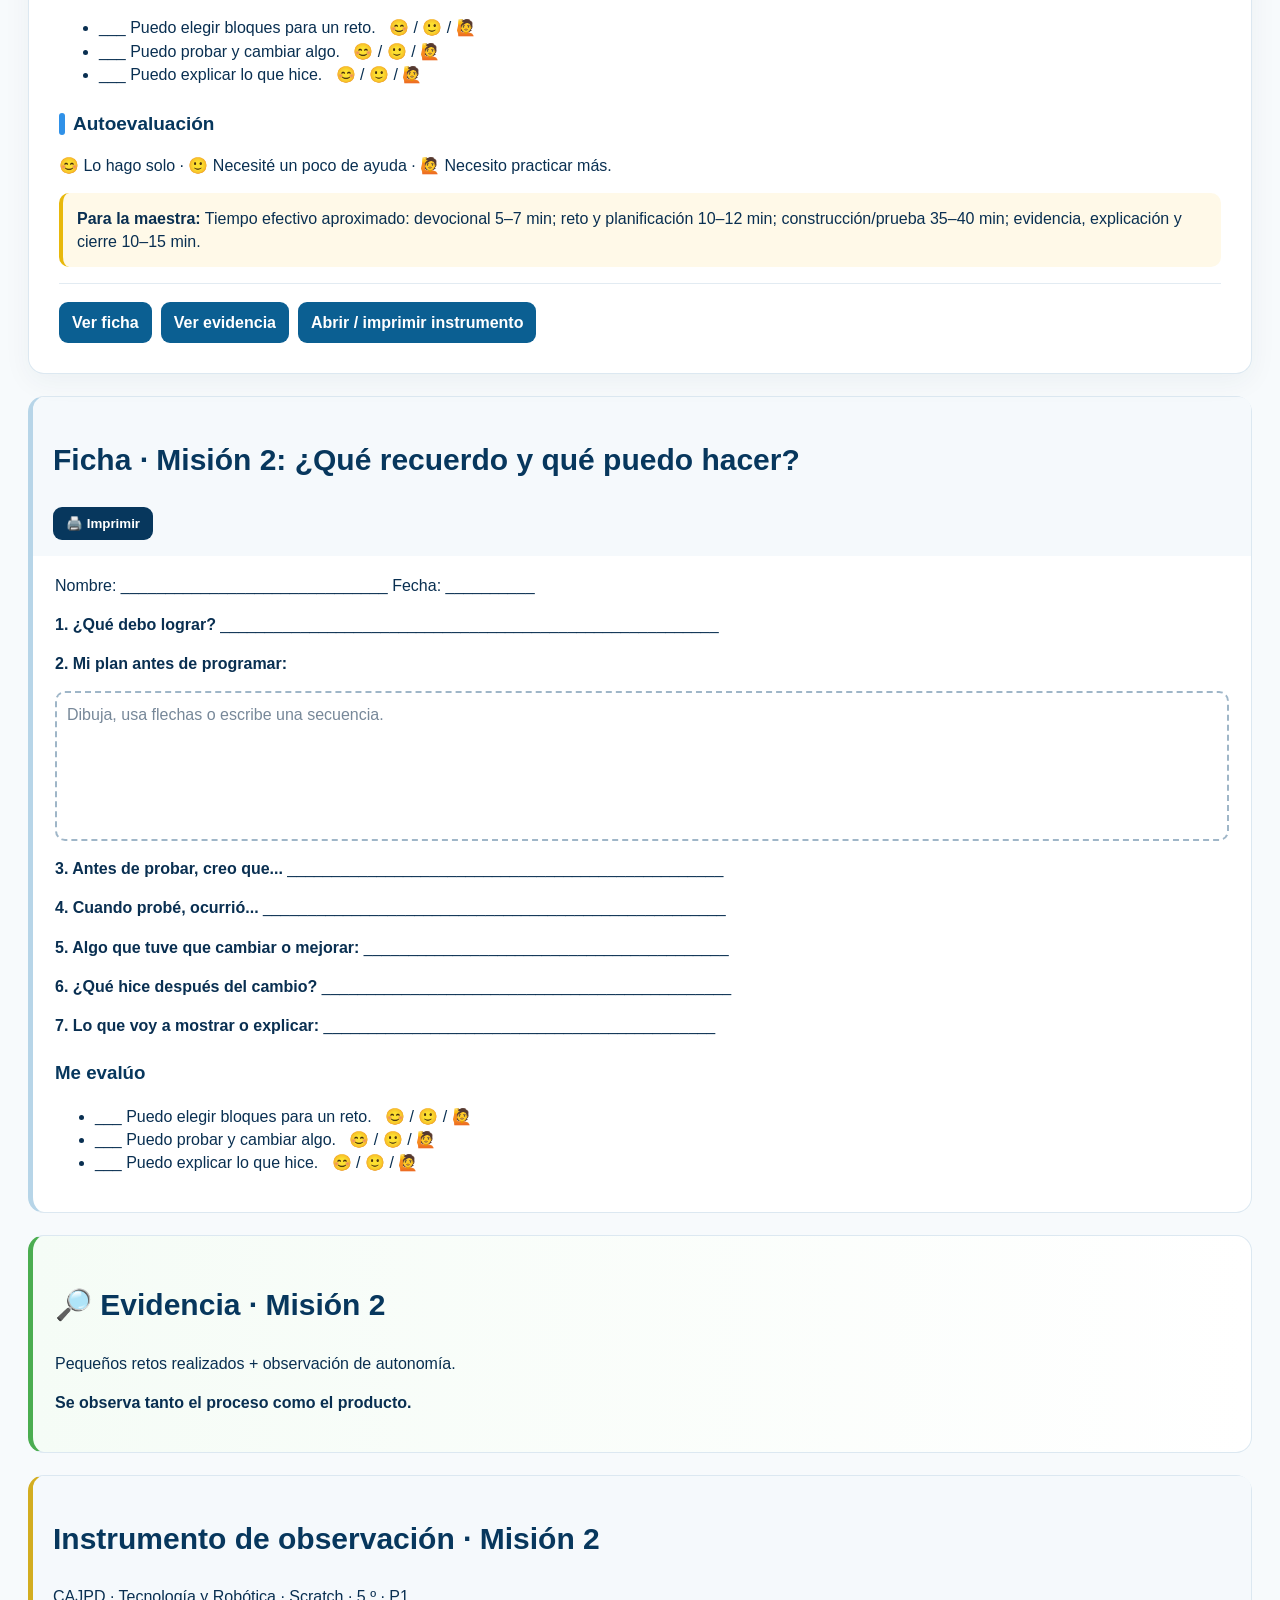
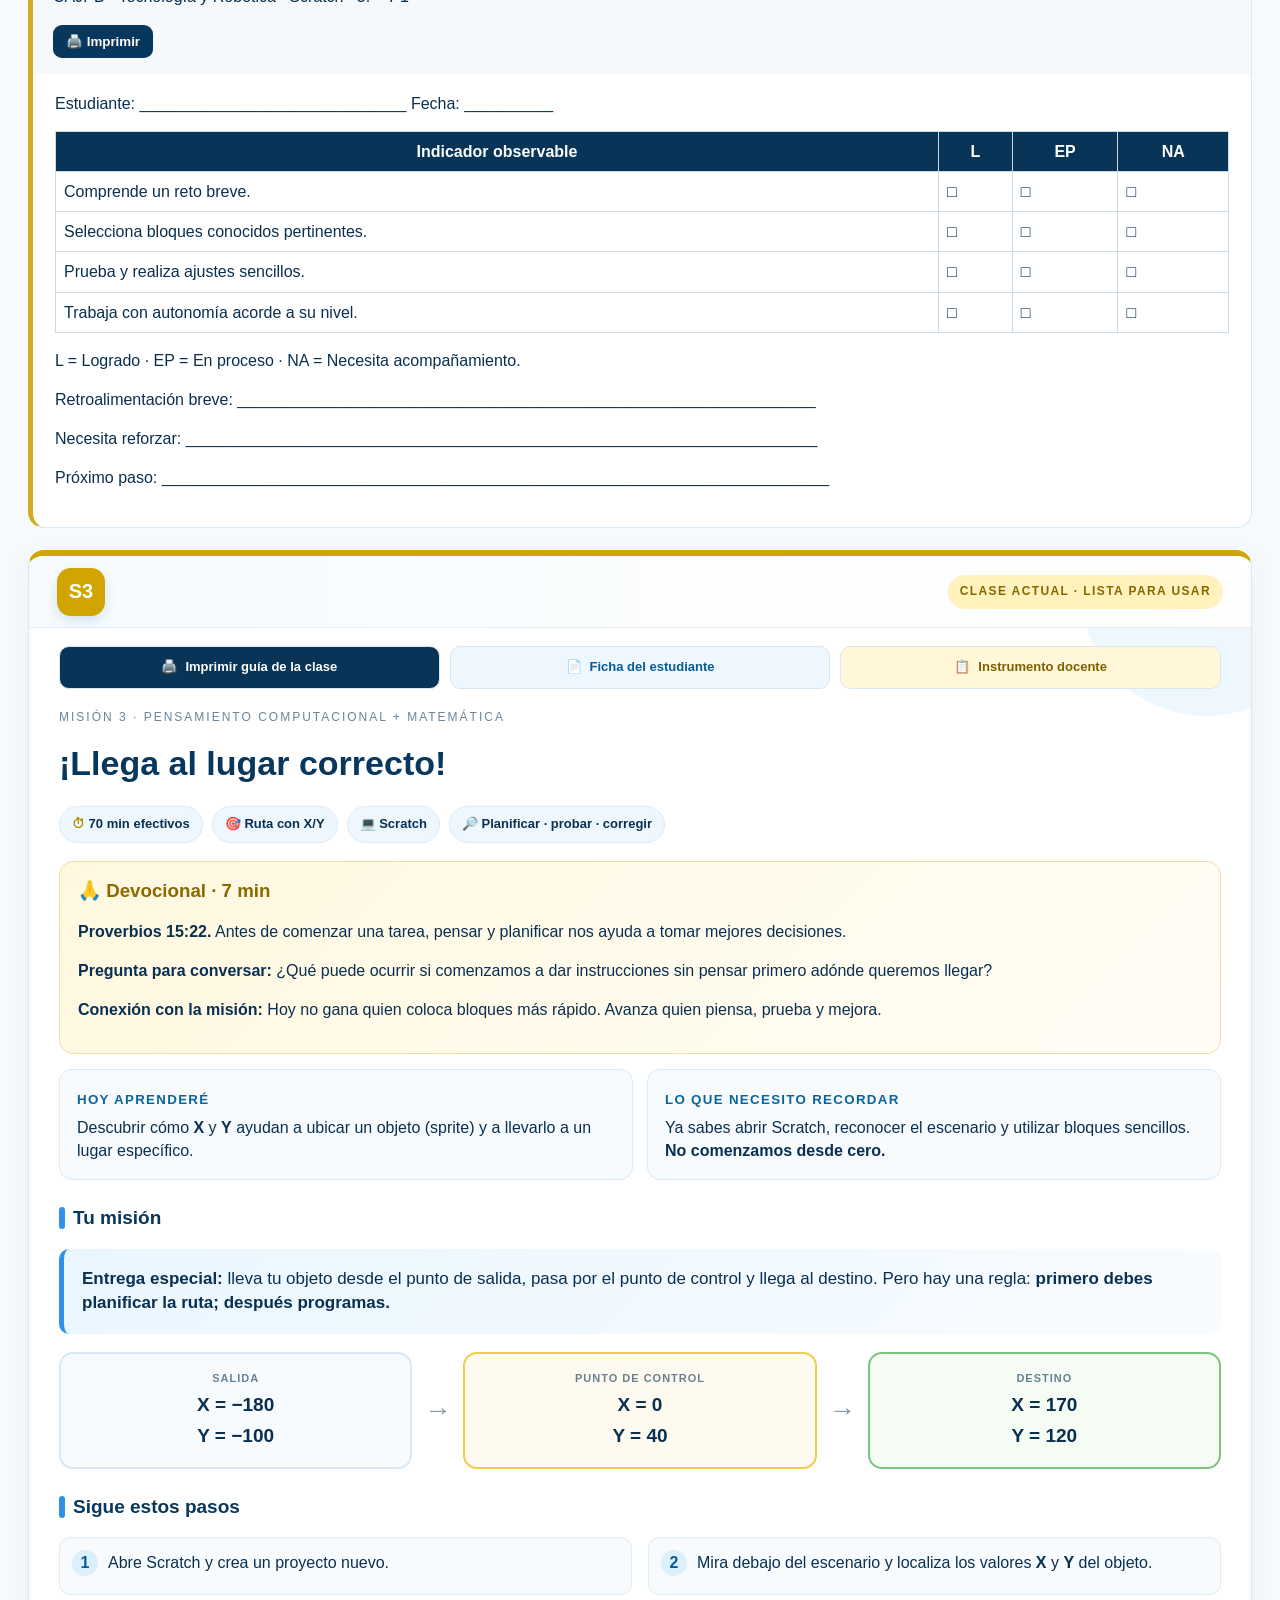
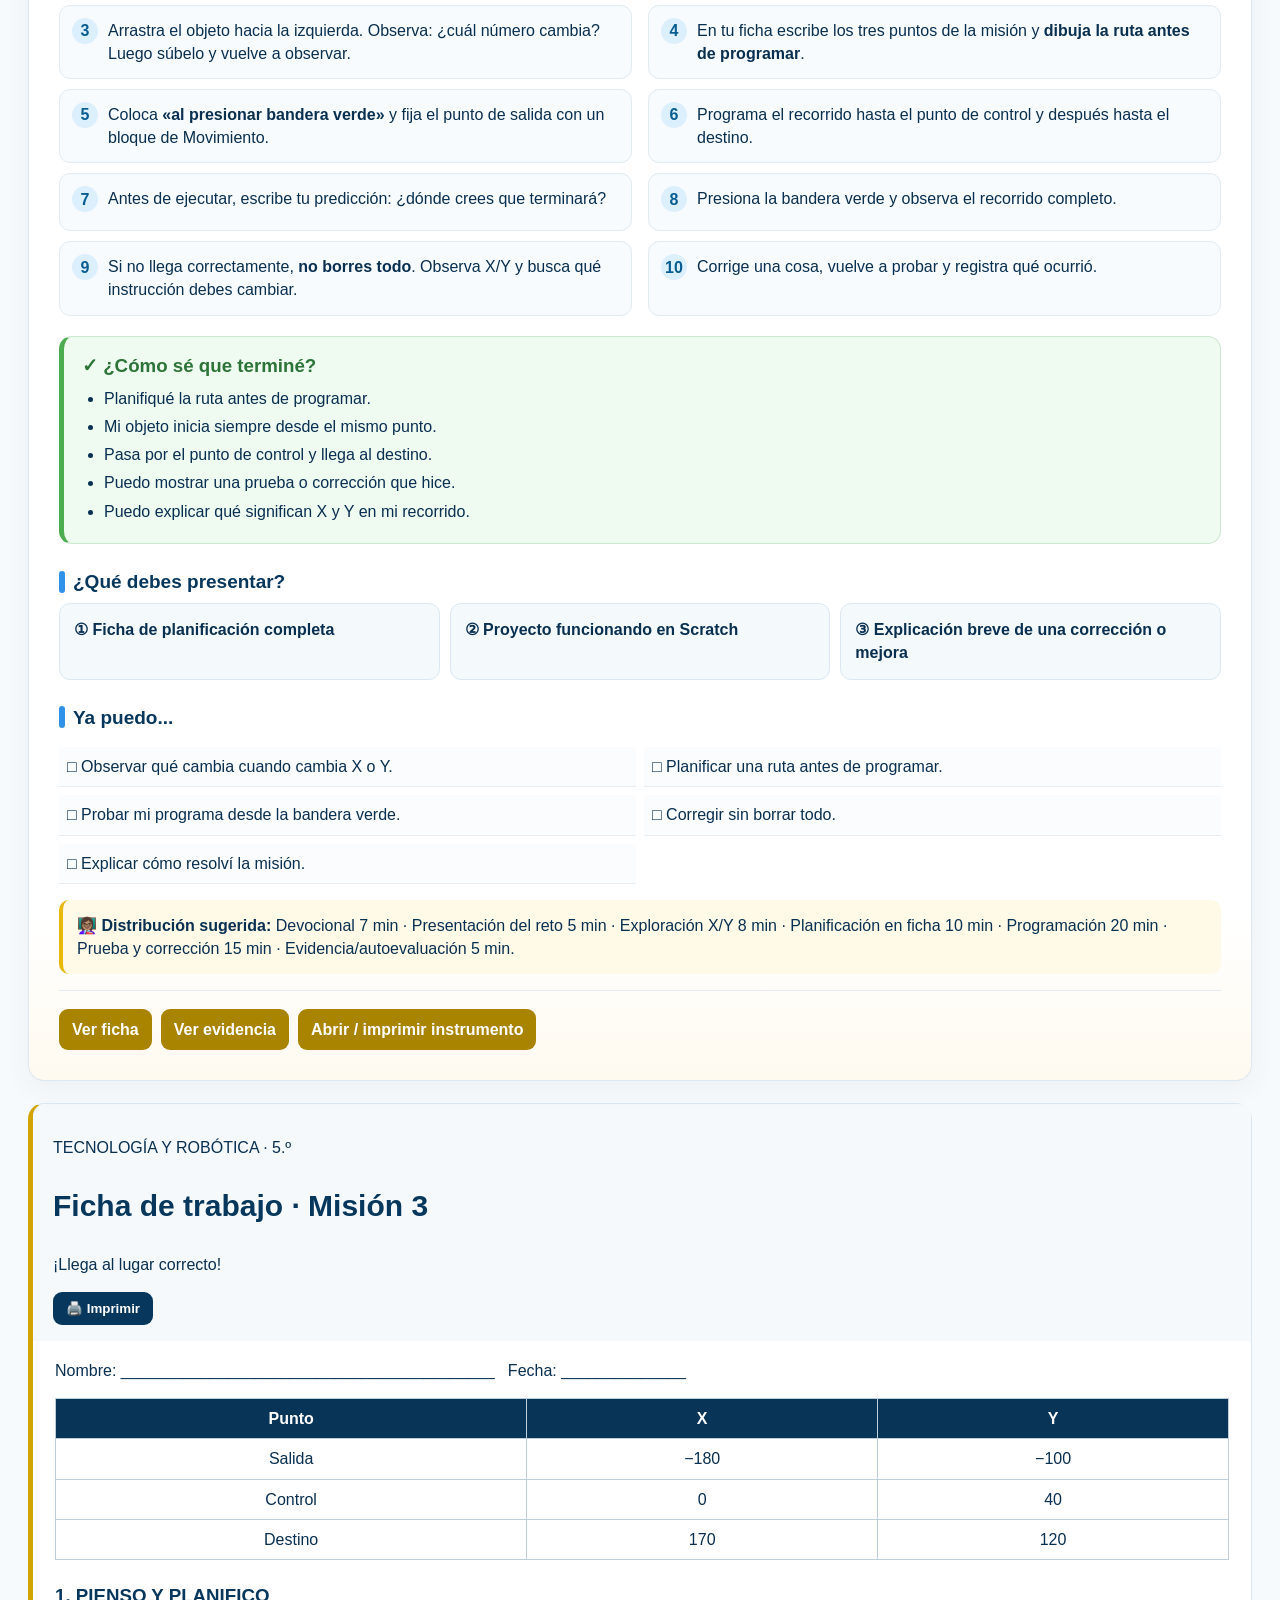
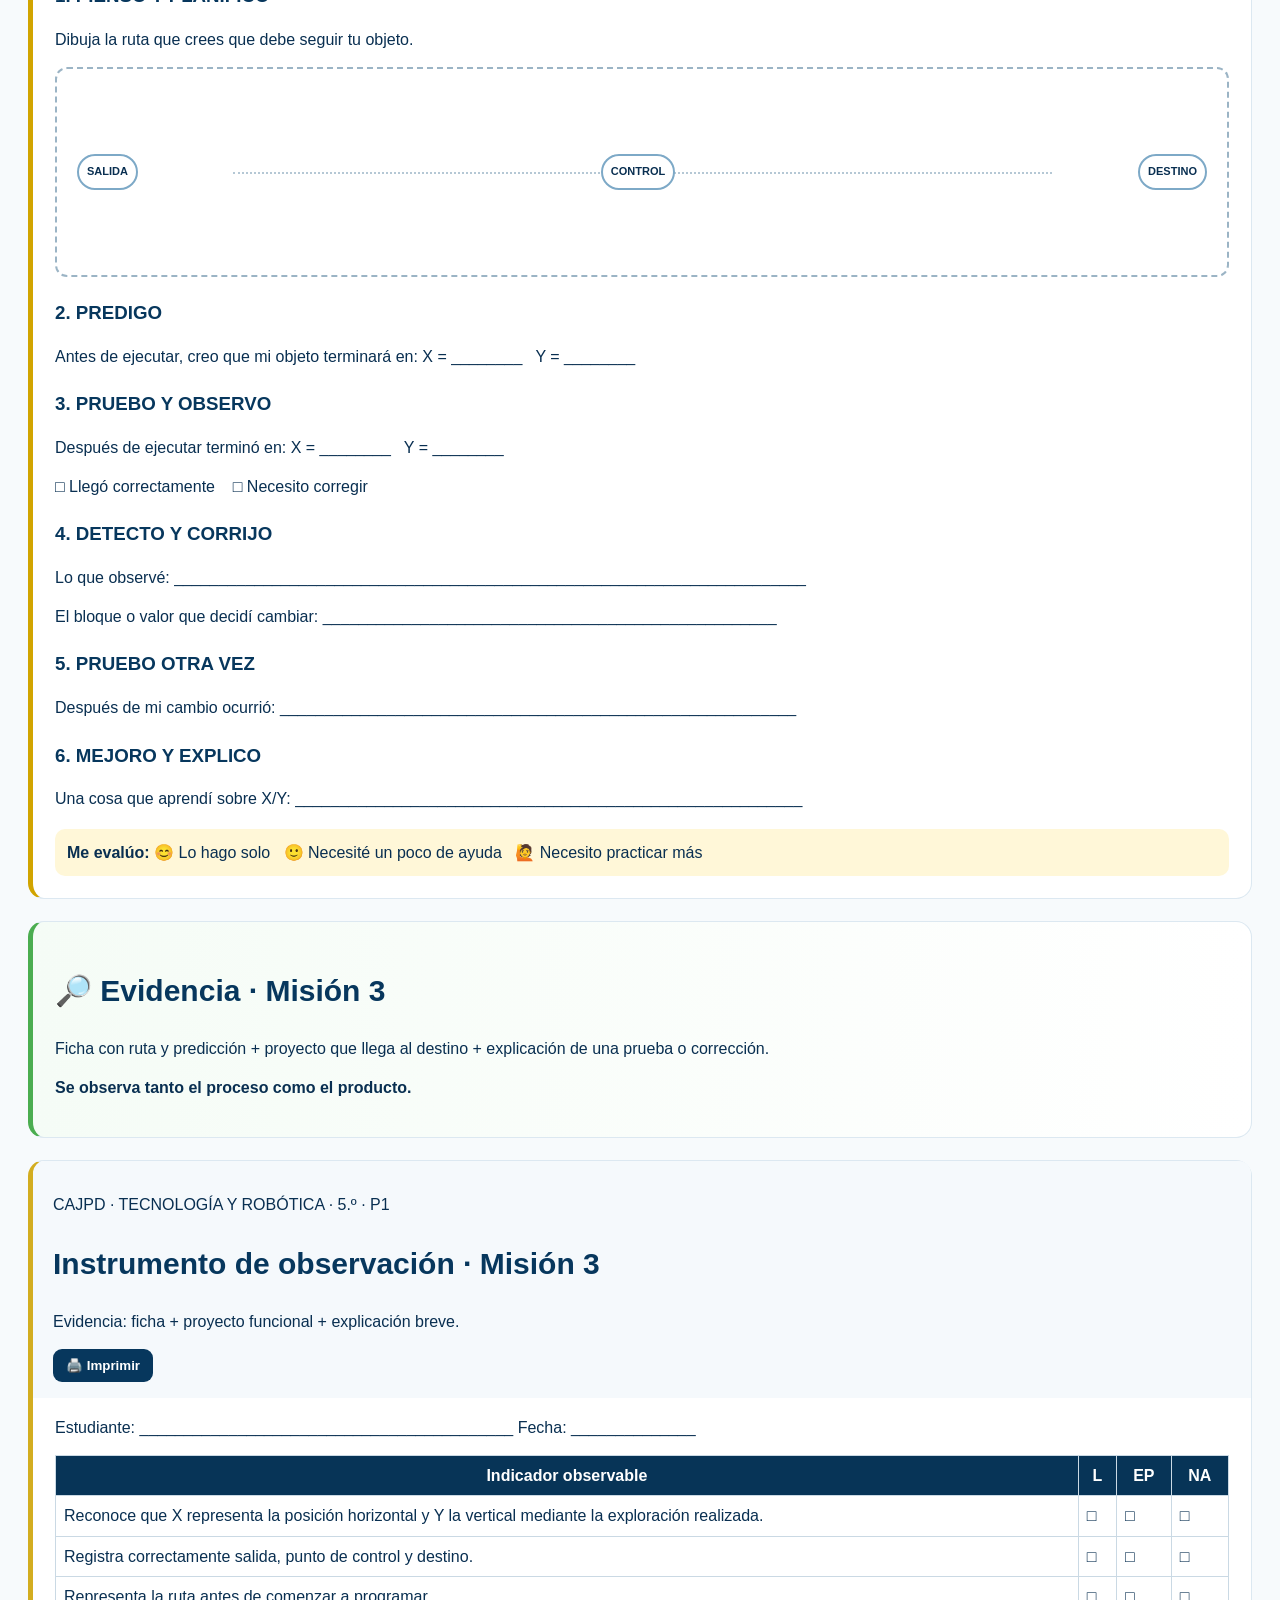
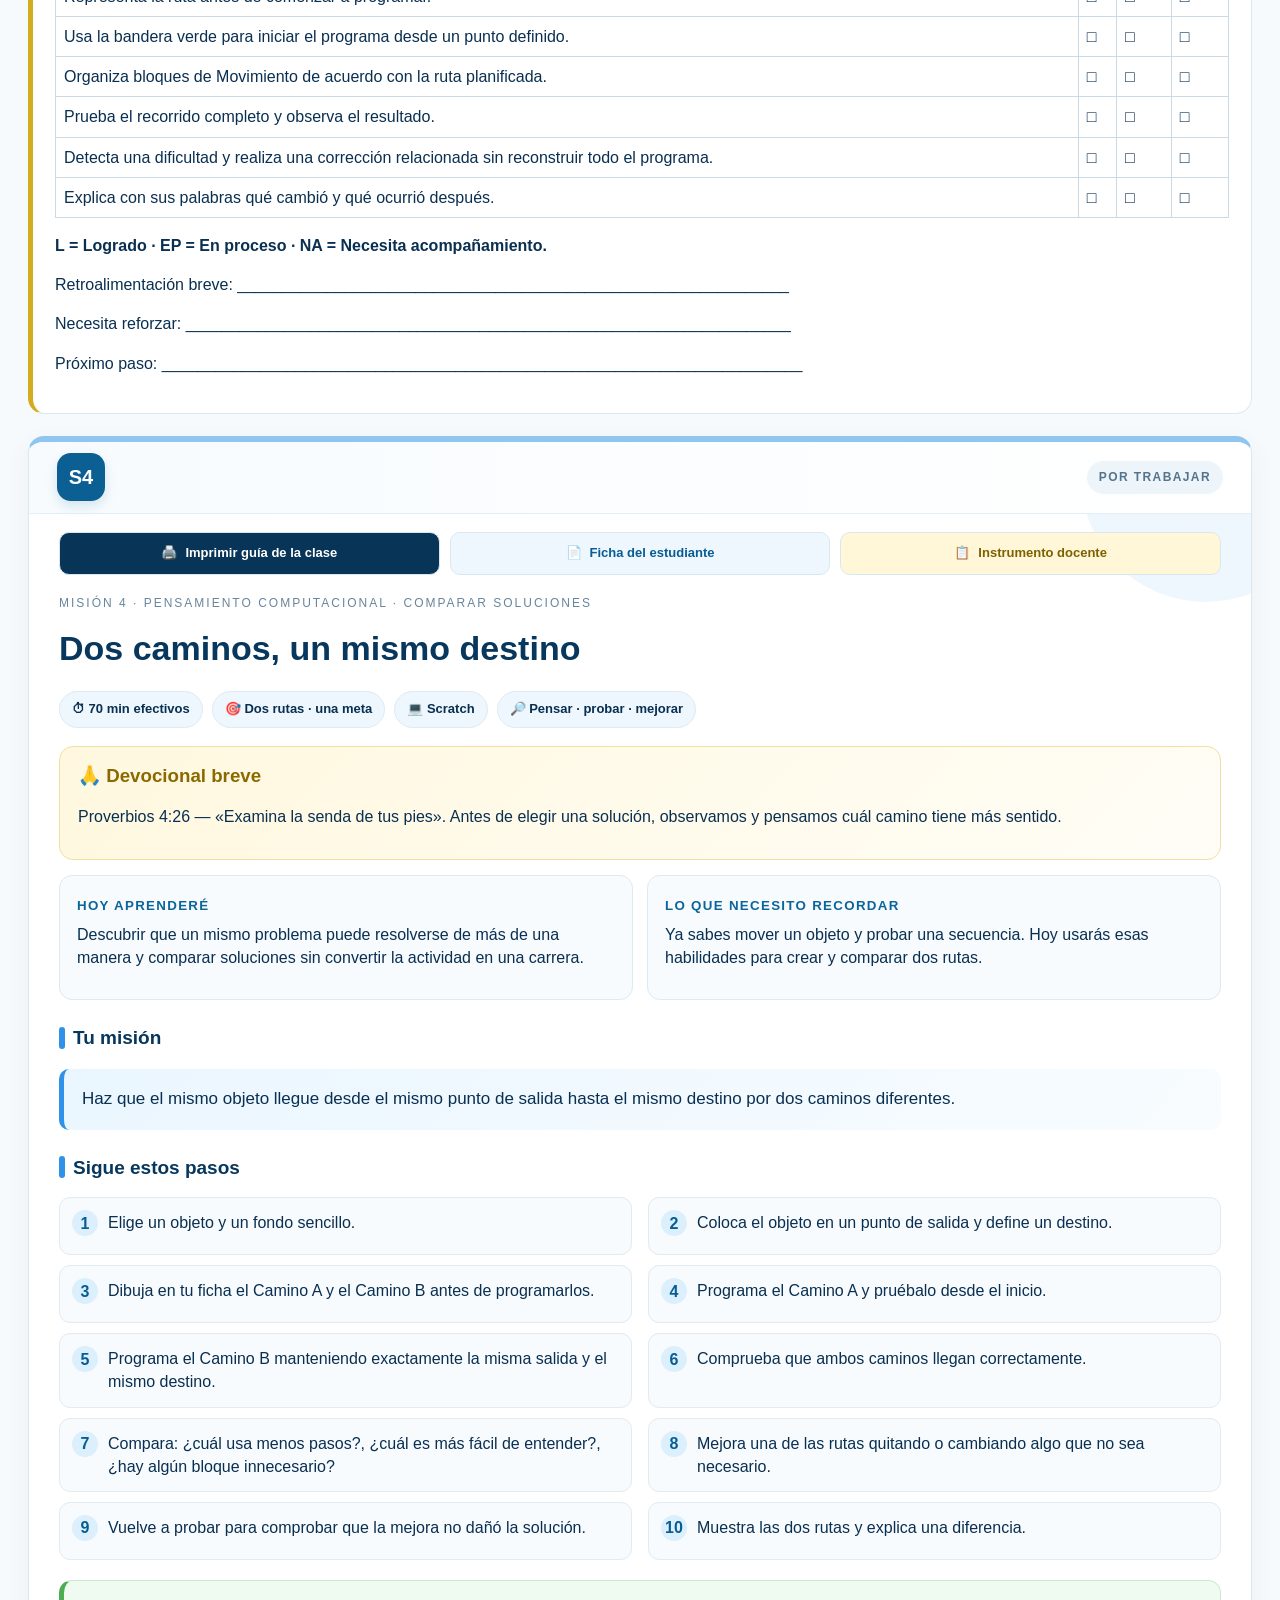
==== commit 4fbd6e67: "Add files via upload" ====
--- a/index.html
+++ b/index.html
@@ -1,6 +1,6 @@
 <!doctype html><html lang="es"><head><meta charset="utf-8"><meta name="viewport" content="width=device-width,initial-scale=1">
 <title>Planificación de 5.º de Primaria · P1 | CAJPD</title>
-<link rel="stylesheet" href="css/premium.css"><link rel="stylesheet" href="css/print.css" media="print">  <link rel="stylesheet" href="css/google-sites-responsive.css">
+<link rel="stylesheet" href="css/premium.css"><link rel="stylesheet" href="css/print.css" media="print">  <link rel="stylesheet" href="css/professional-final.css">
 </head><body>
 <header class="institutional">
  <div class="topbrand"><img src="assets/logo-cajpd.png" alt="Logo Colegio Adventista Juan Pablo Duarte">
--- a/css/professional-final.css
+++ b/css/professional-final.css
@@ -0,0 +1,54 @@
+
+/* CAJPD · 5.º Scratch · Professional UI — final visual layer */
+:root{--navy:#07375d;--navy2:#0b527d;--gold:#e8b80b;--ink:#092f51;--muted:#607b91;--line:#dce8f1;--pale:#f4f9fc}
+html,body{max-width:100%;overflow-x:hidden!important}
+*,*:before,*:after{box-sizing:border-box}
+body{min-width:0!important;background:#f7fafc;color:var(--ink)}
+.institutional,.site-header{background:linear-gradient(105deg,#06395f,#0c527d)!important}
+.institutional .inner,.site-header .inner{max-width:1280px!important;margin:auto!important;padding:18px 34px!important;min-height:145px!important}
+.institutional img,.site-header img,.logo{max-width:130px!important;max-height:130px!important}
+.institutional h1,.site-header h1{font-size:clamp(28px,3vw,44px)!important;line-height:1.05!important}
+.institutional .tagline,.site-header .tagline{font-size:clamp(20px,2vw,31px)!important;line-height:1.15!important}
+
+/* Professional one-line desktop navigation */
+.mainnav,.main-nav{max-width:1280px!important;width:calc(100% - 28px)!important;margin:-18px auto 20px!important;padding:9px 14px!important;border-radius:16px!important;background:#fff!important;box-shadow:0 8px 25px rgba(4,45,75,.10)!important;display:grid!important;grid-template-columns:repeat(6,minmax(0,1fr))!important;gap:4px!important;overflow:hidden!important}
+.mainnav a,.main-nav a{min-width:0!important;display:flex!important;align-items:center!important;justify-content:center!important;text-align:center!important;white-space:nowrap!important;padding:10px 7px!important;border-radius:10px!important;font-size:clamp(11px,1.12vw,15px)!important;line-height:1.1!important;font-weight:800!important;letter-spacing:-.01em!important}
+.mainnav a.active,.main-nav a.active,.mainnav a[aria-current="page"],.main-nav a[aria-current="page"]{background:var(--navy)!important;color:#fff!important;box-shadow:inset 0 -3px 0 var(--gold)!important}
+
+/* Hero and information cards */
+.hero,.hero-inner{max-width:1240px!important;margin:auto!important;padding:46px 32px 38px!important;min-width:0!important}
+.hero h1{font-size:clamp(40px,5.2vw,72px)!important;line-height:1.02!important;letter-spacing:-.035em!important}
+.hero p{font-size:clamp(15px,1.55vw,20px)!important}
+.stats,.info-cards{max-width:1240px!important;margin-left:auto!important;margin-right:auto!important;gap:12px!important}
+.stats>* ,.info-cards>*{border-radius:15px!important;box-shadow:0 6px 18px rgba(5,56,91,.05)!important}
+.panel,.cardbox{max-width:1240px!important;margin-left:auto!important;margin-right:auto!important}
+img,svg,video,canvas{max-width:100%;height:auto}
+.table-scroll{max-width:100%;overflow:auto}
+
+/* Google Sites iframe width: compact professional menu, no horizontal scroll */
+@media(max-width:1050px){
+ .institutional .inner,.site-header .inner{padding:15px 22px!important;min-height:120px!important}
+ .institutional img,.site-header img,.logo{max-width:96px!important;max-height:96px!important}
+ .institutional .tagline,.site-header .tagline{display:none!important}
+ .mainnav,.main-nav{width:calc(100% - 20px)!important;grid-template-columns:repeat(6,minmax(0,1fr))!important;padding:7px!important;gap:2px!important}
+ .mainnav a,.main-nav a{font-size:11px!important;padding:9px 3px!important}
+ .hero,.hero-inner{grid-template-columns:minmax(0,1fr) minmax(170px,.45fr)!important;padding:34px 24px!important}
+ .stats,.info-cards{grid-template-columns:repeat(3,minmax(0,1fr))!important}
+}
+@media(max-width:760px){
+ .institutional .inner,.site-header .inner{display:grid!important;grid-template-columns:72px minmax(0,1fr)!important;gap:12px!important}
+ .institutional img,.site-header img,.logo{max-width:72px!important}
+ .institutional h1,.site-header h1{font-size:24px!important}
+ .mainnav,.main-nav{grid-template-columns:repeat(3,minmax(0,1fr))!important;gap:5px!important}
+ .mainnav a,.main-nav a{white-space:normal!important;font-size:11px!important;min-height:42px!important}
+ .hero,.hero-inner{grid-template-columns:1fr!important}
+ .hero-visual{display:none!important}
+ .stats,.info-cards,.activity-grid,.goal-grid{grid-template-columns:repeat(2,minmax(0,1fr))!important}
+}
+@media(max-width:480px){
+ .mainnav,.main-nav{grid-template-columns:repeat(2,minmax(0,1fr))!important}
+ .stats,.info-cards,.activity-grid,.goal-grid{grid-template-columns:1fr!important}
+ .hero,.hero-inner{padding:28px 16px!important}
+ .hero h1{font-size:38px!important}
+}
+@media print{.mainnav,.main-nav,.site-header,.institutional{display:none!important}}
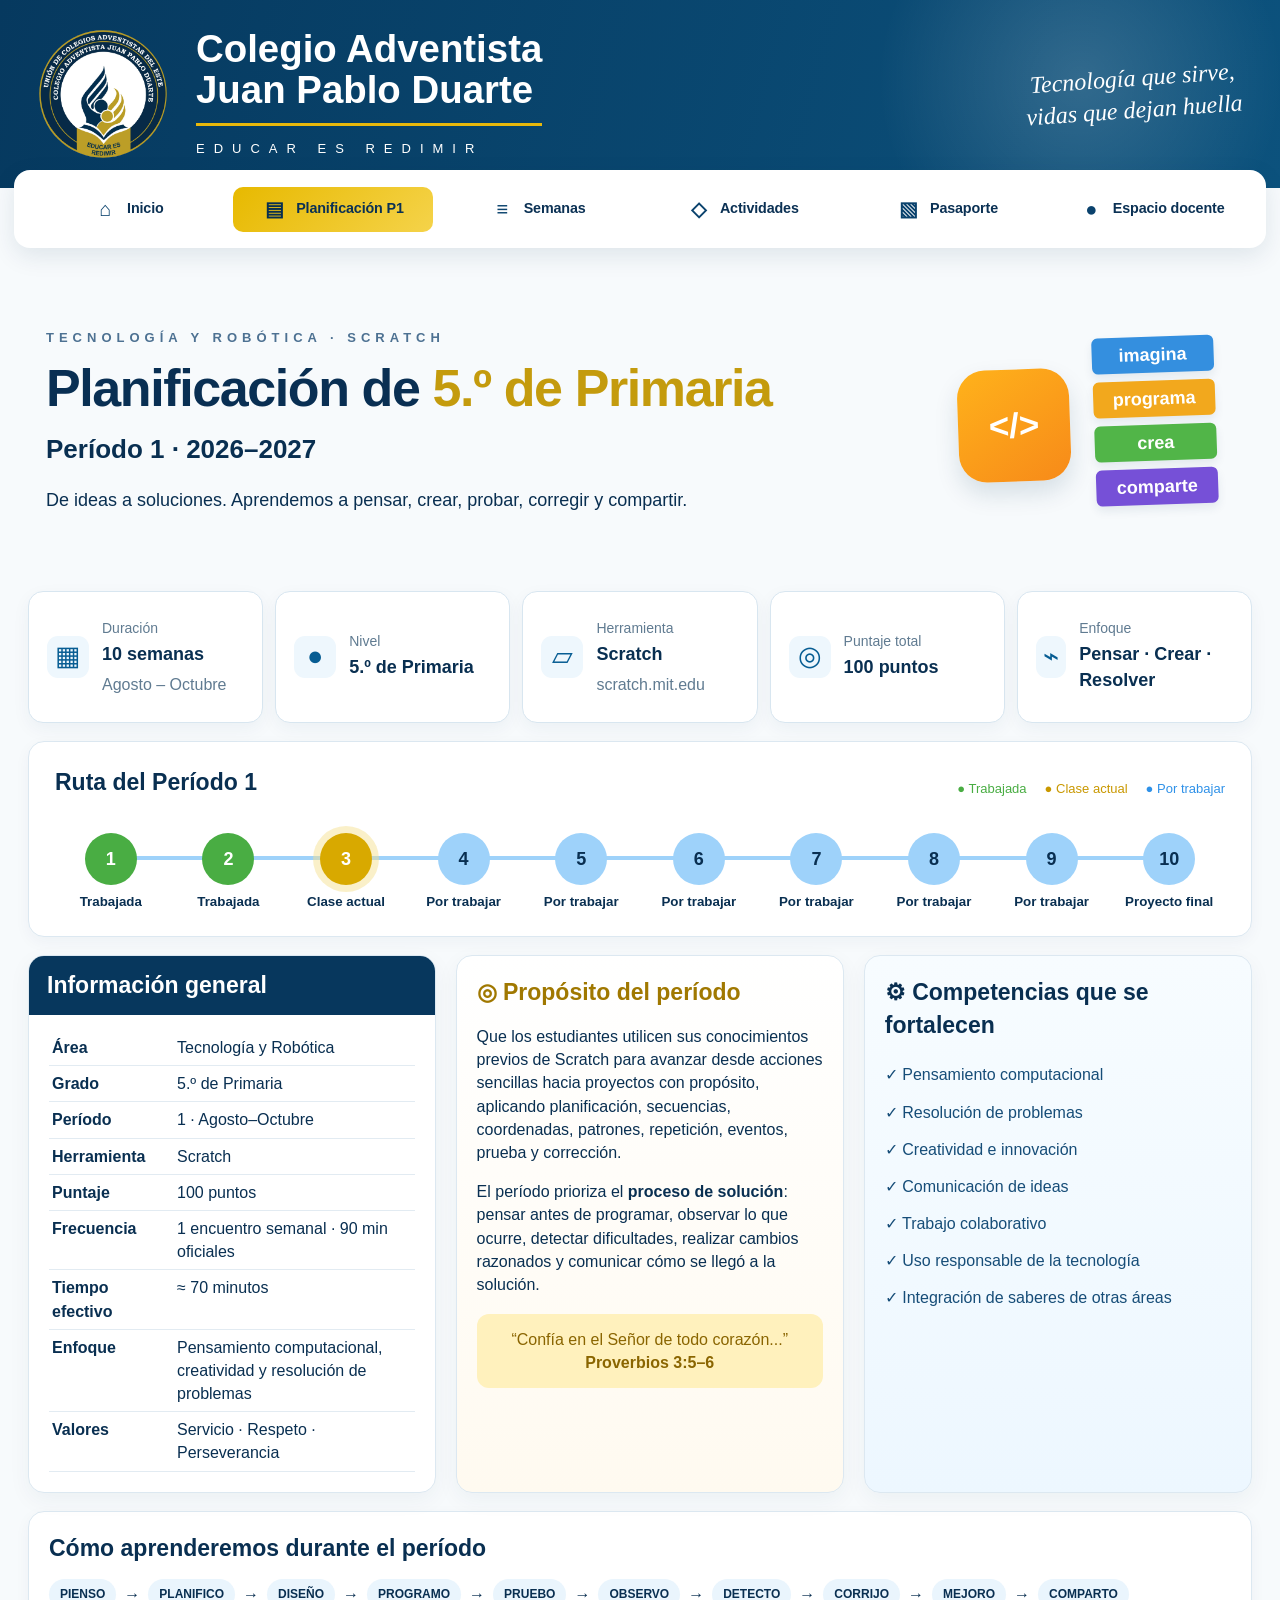
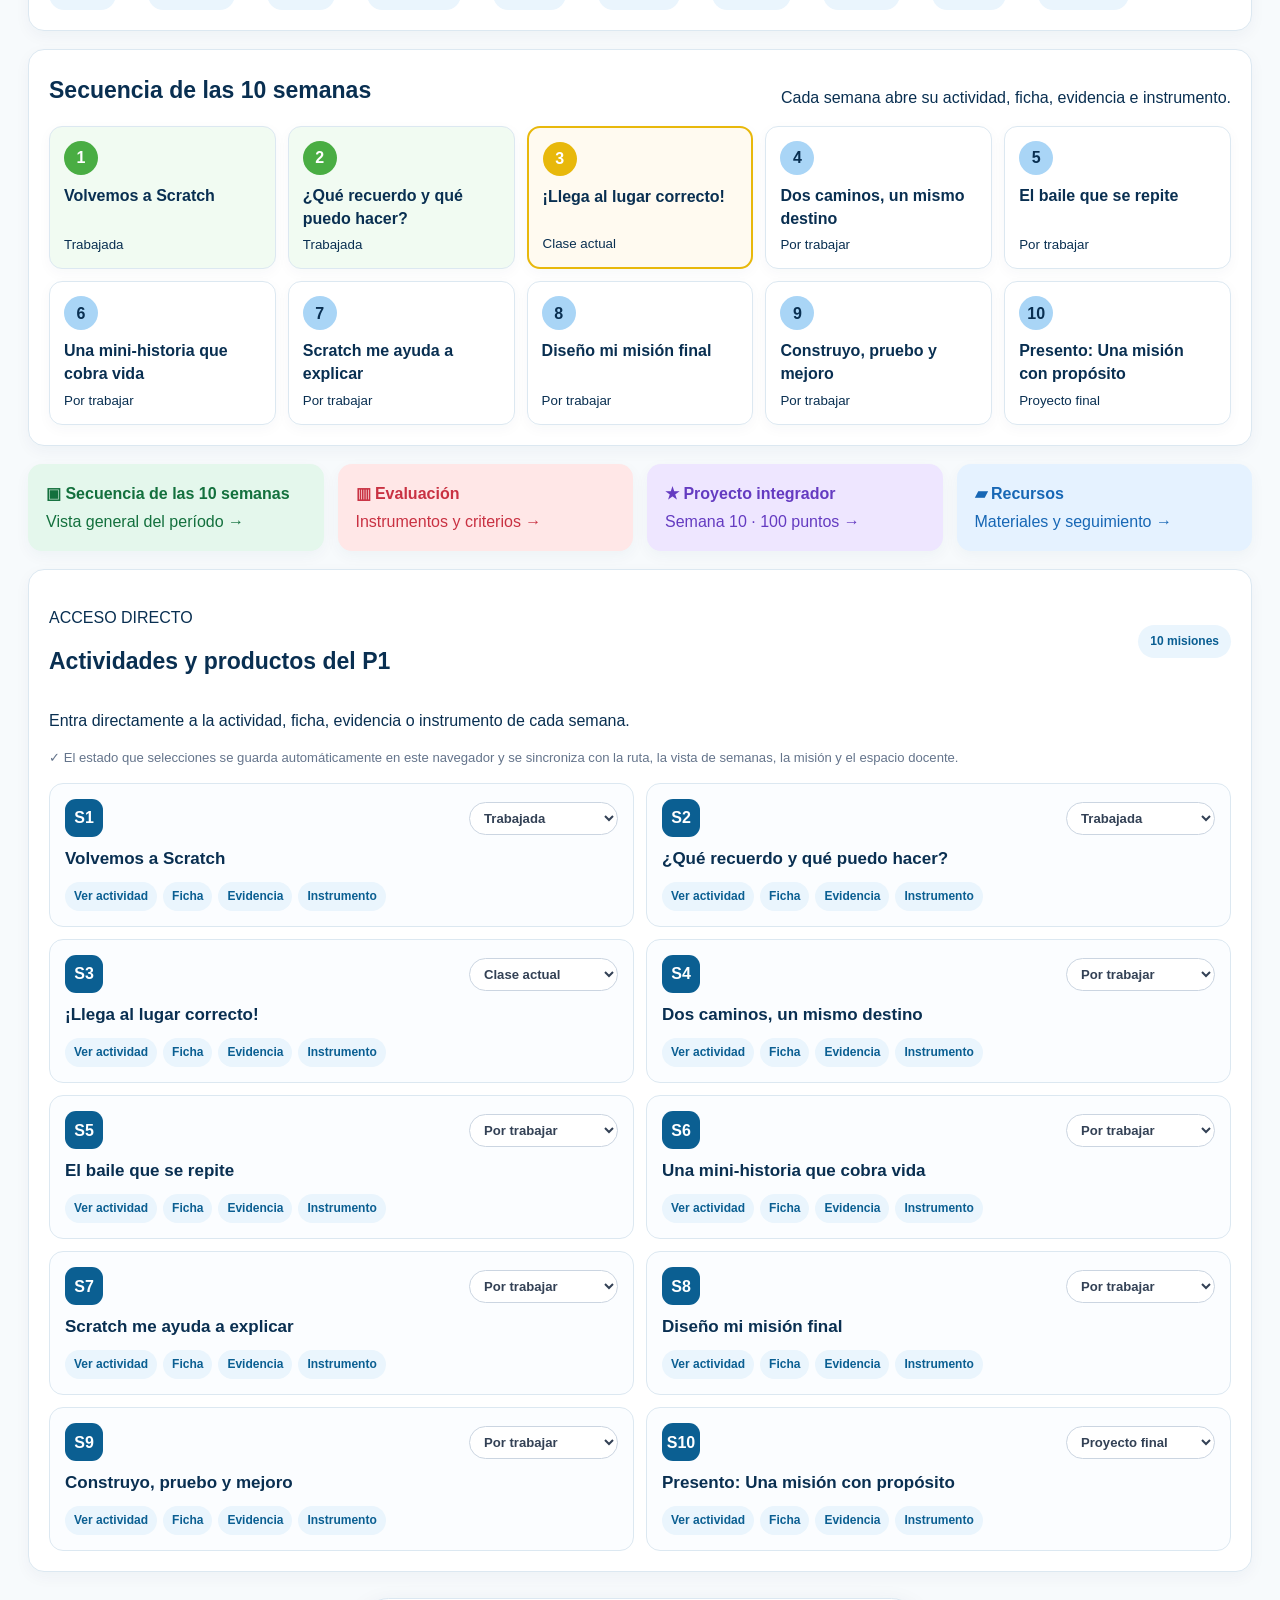
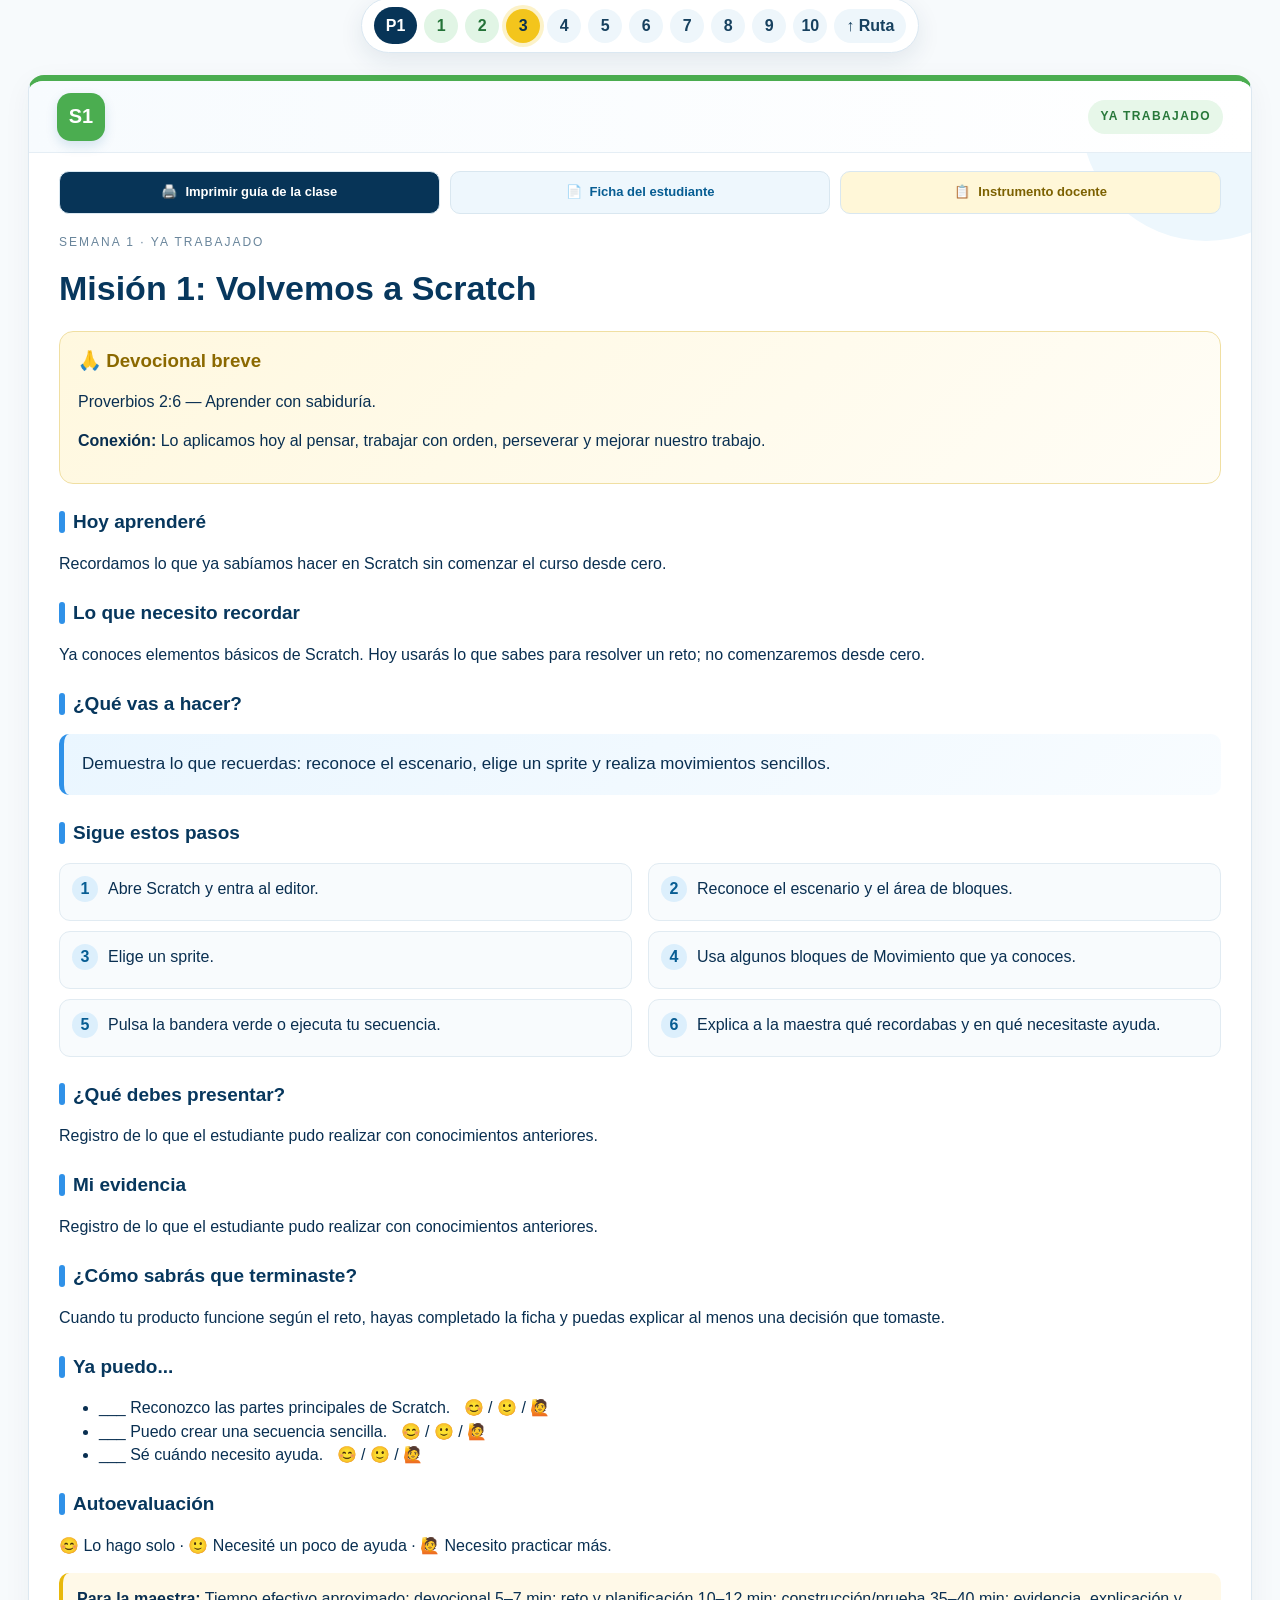
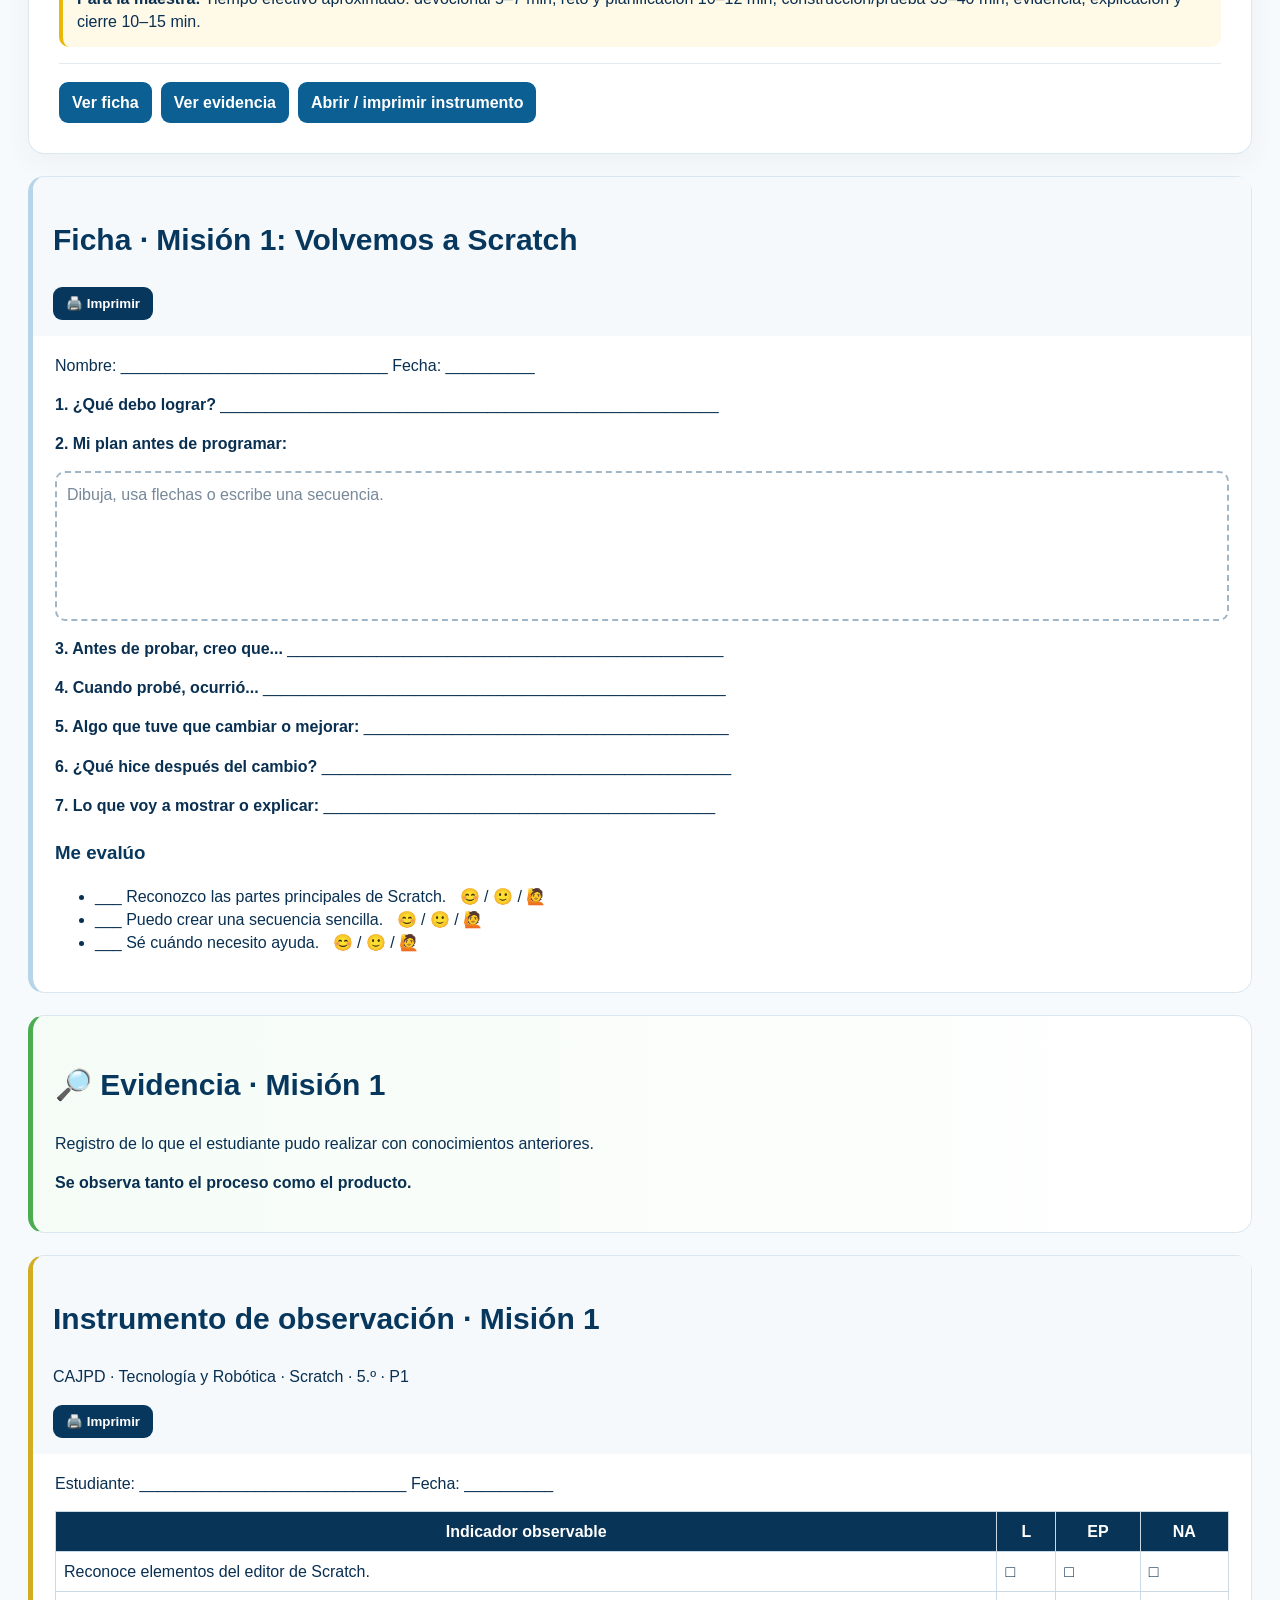
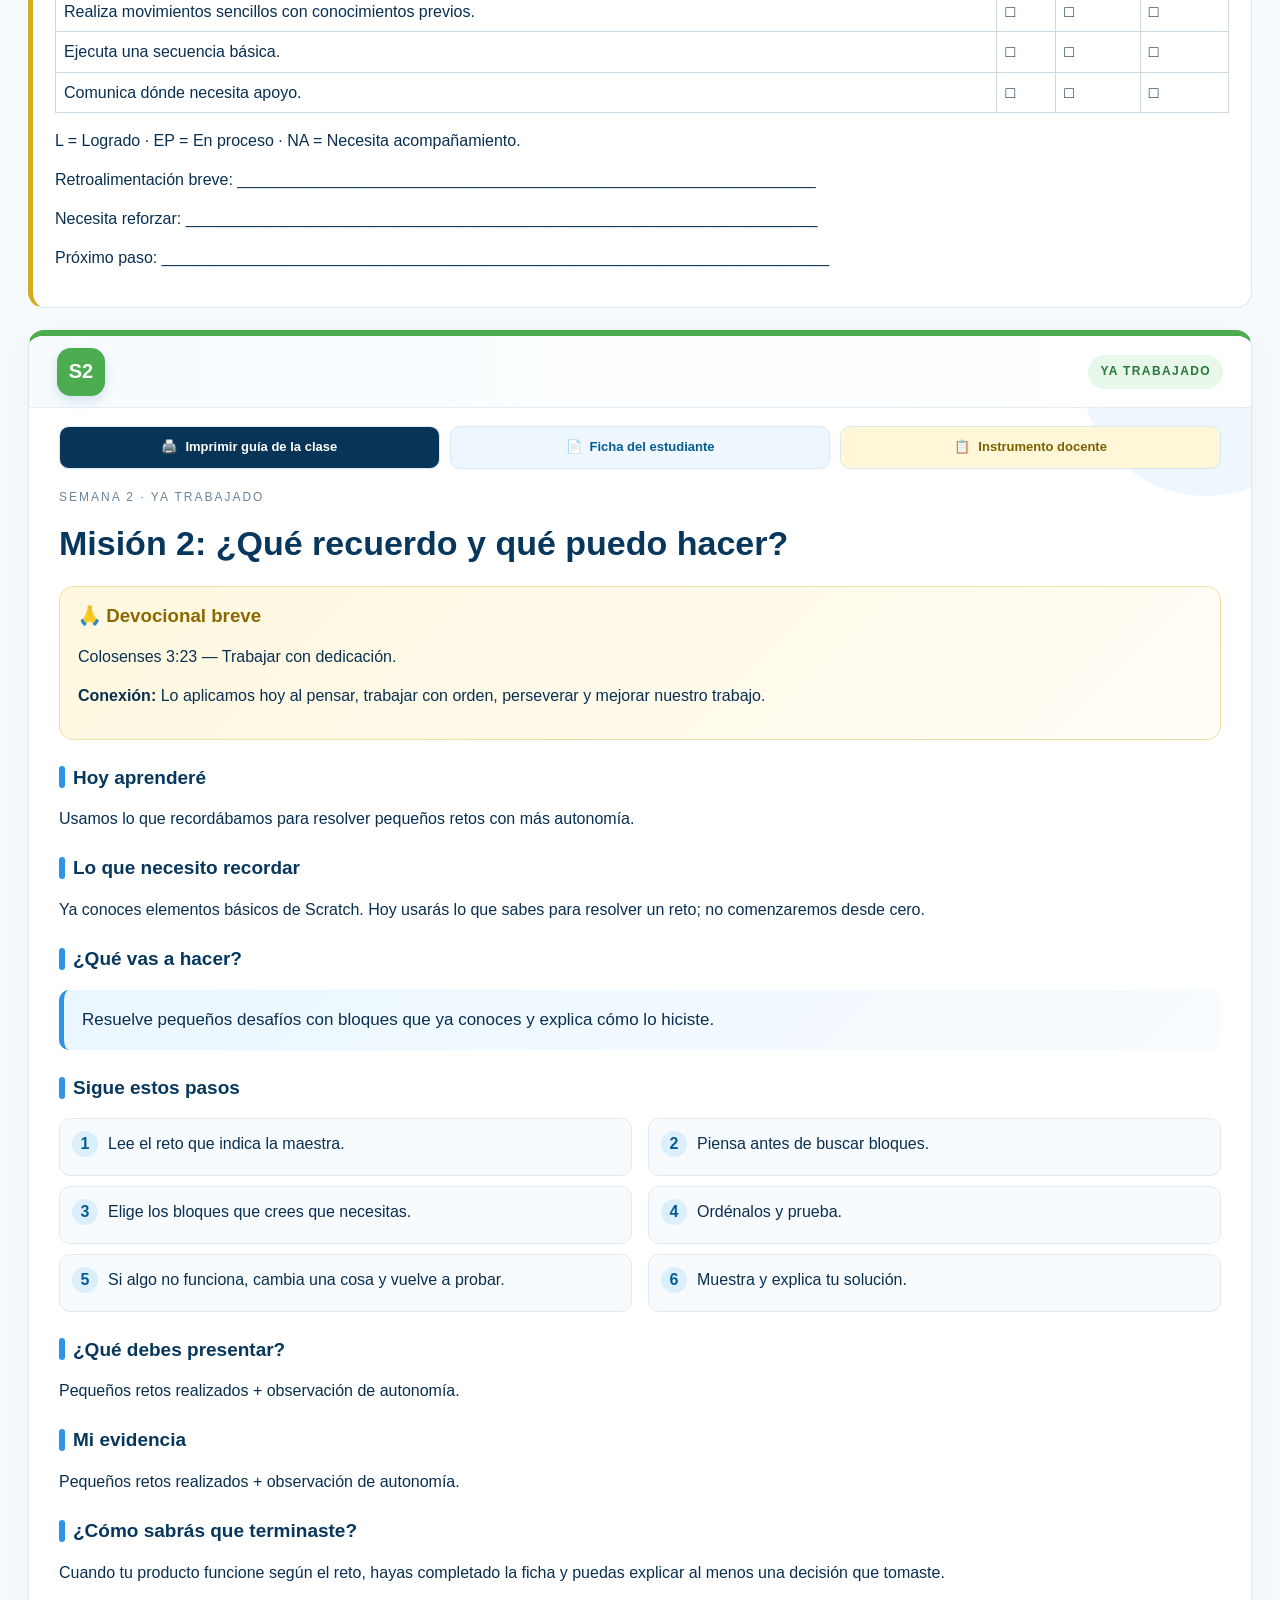
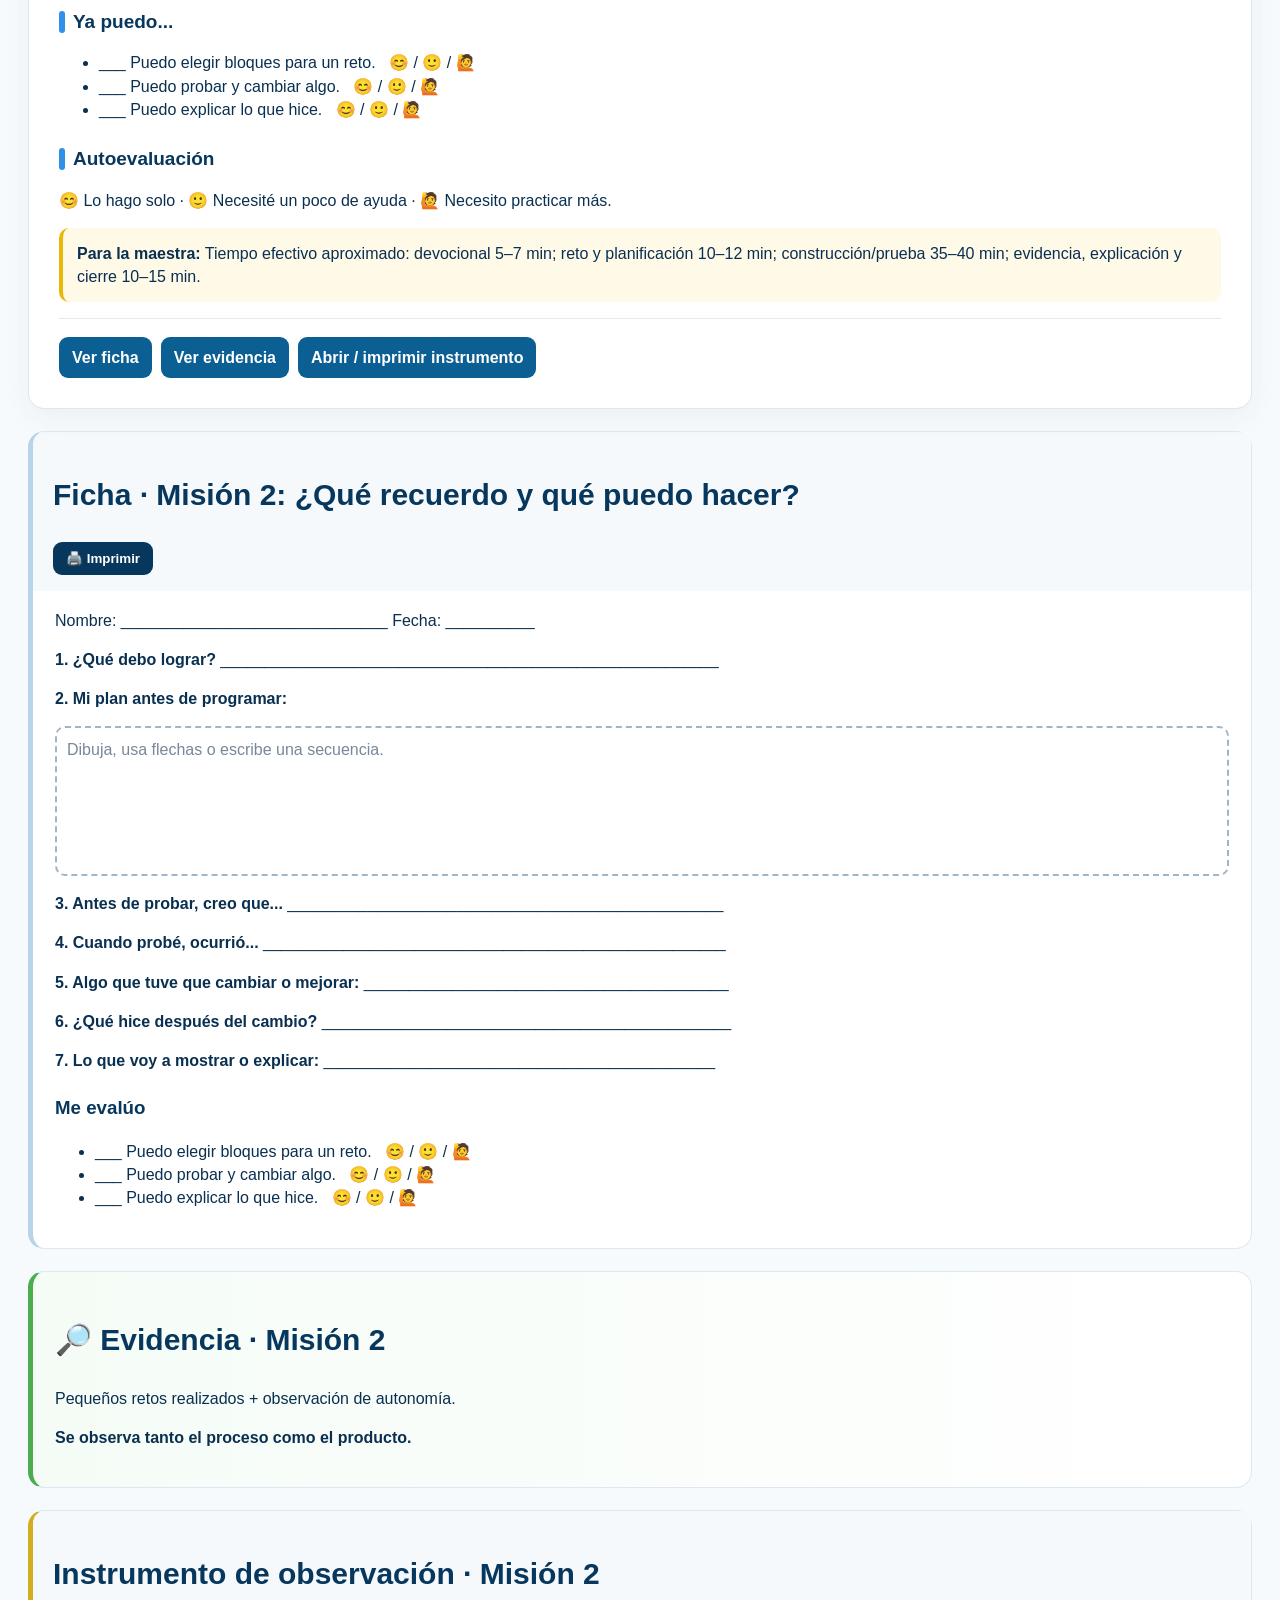
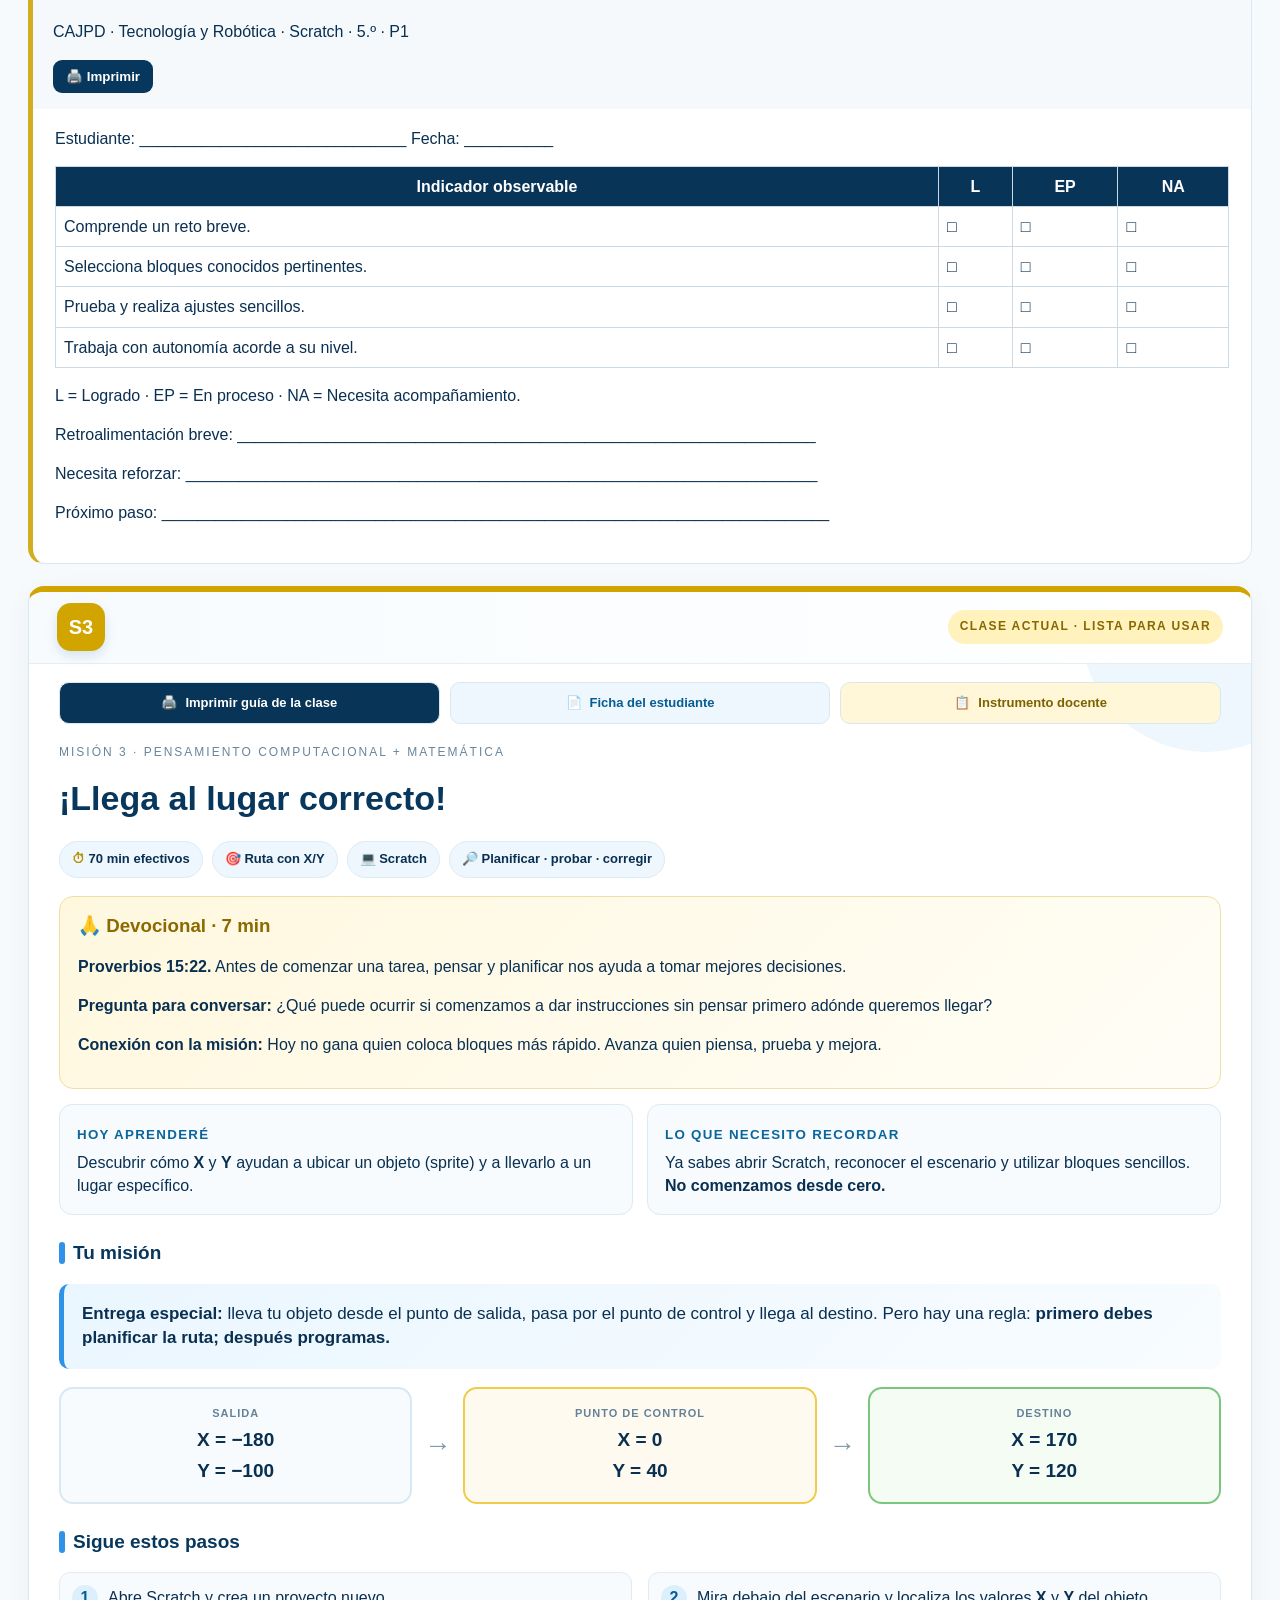
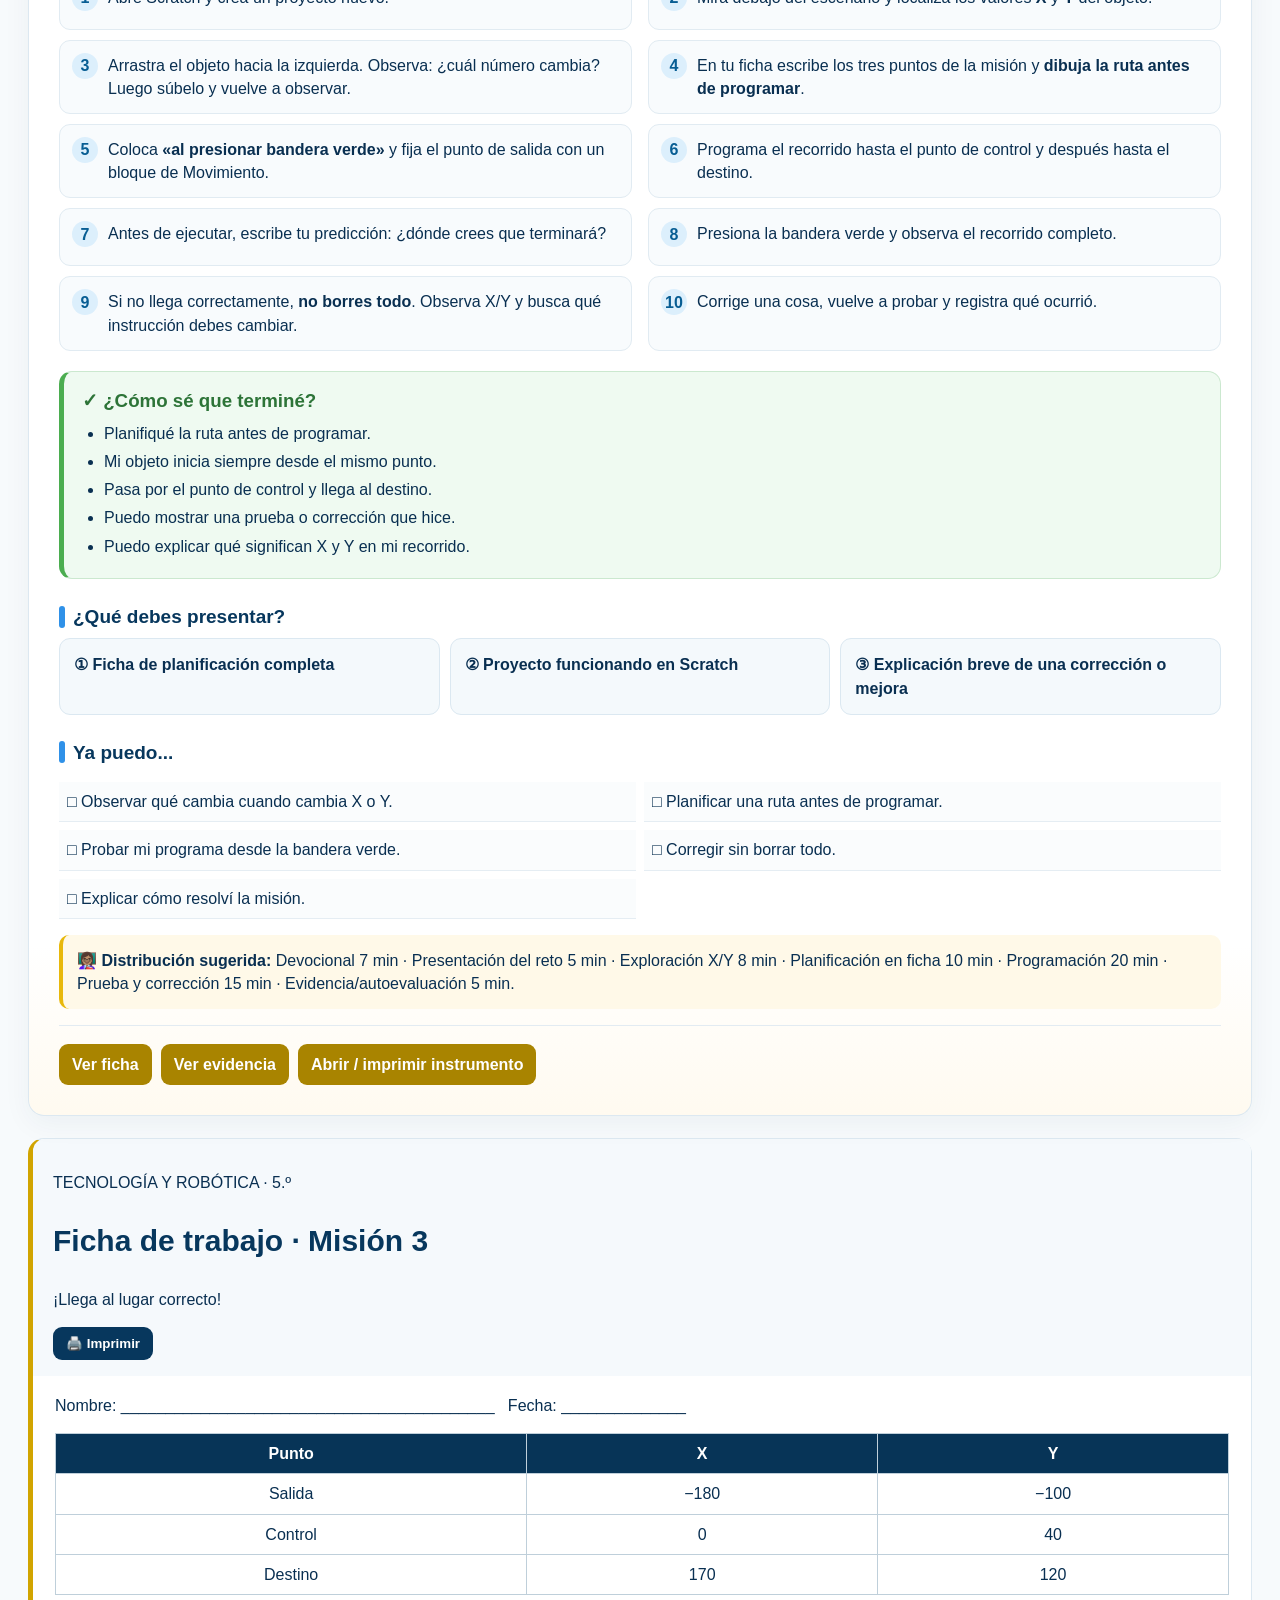
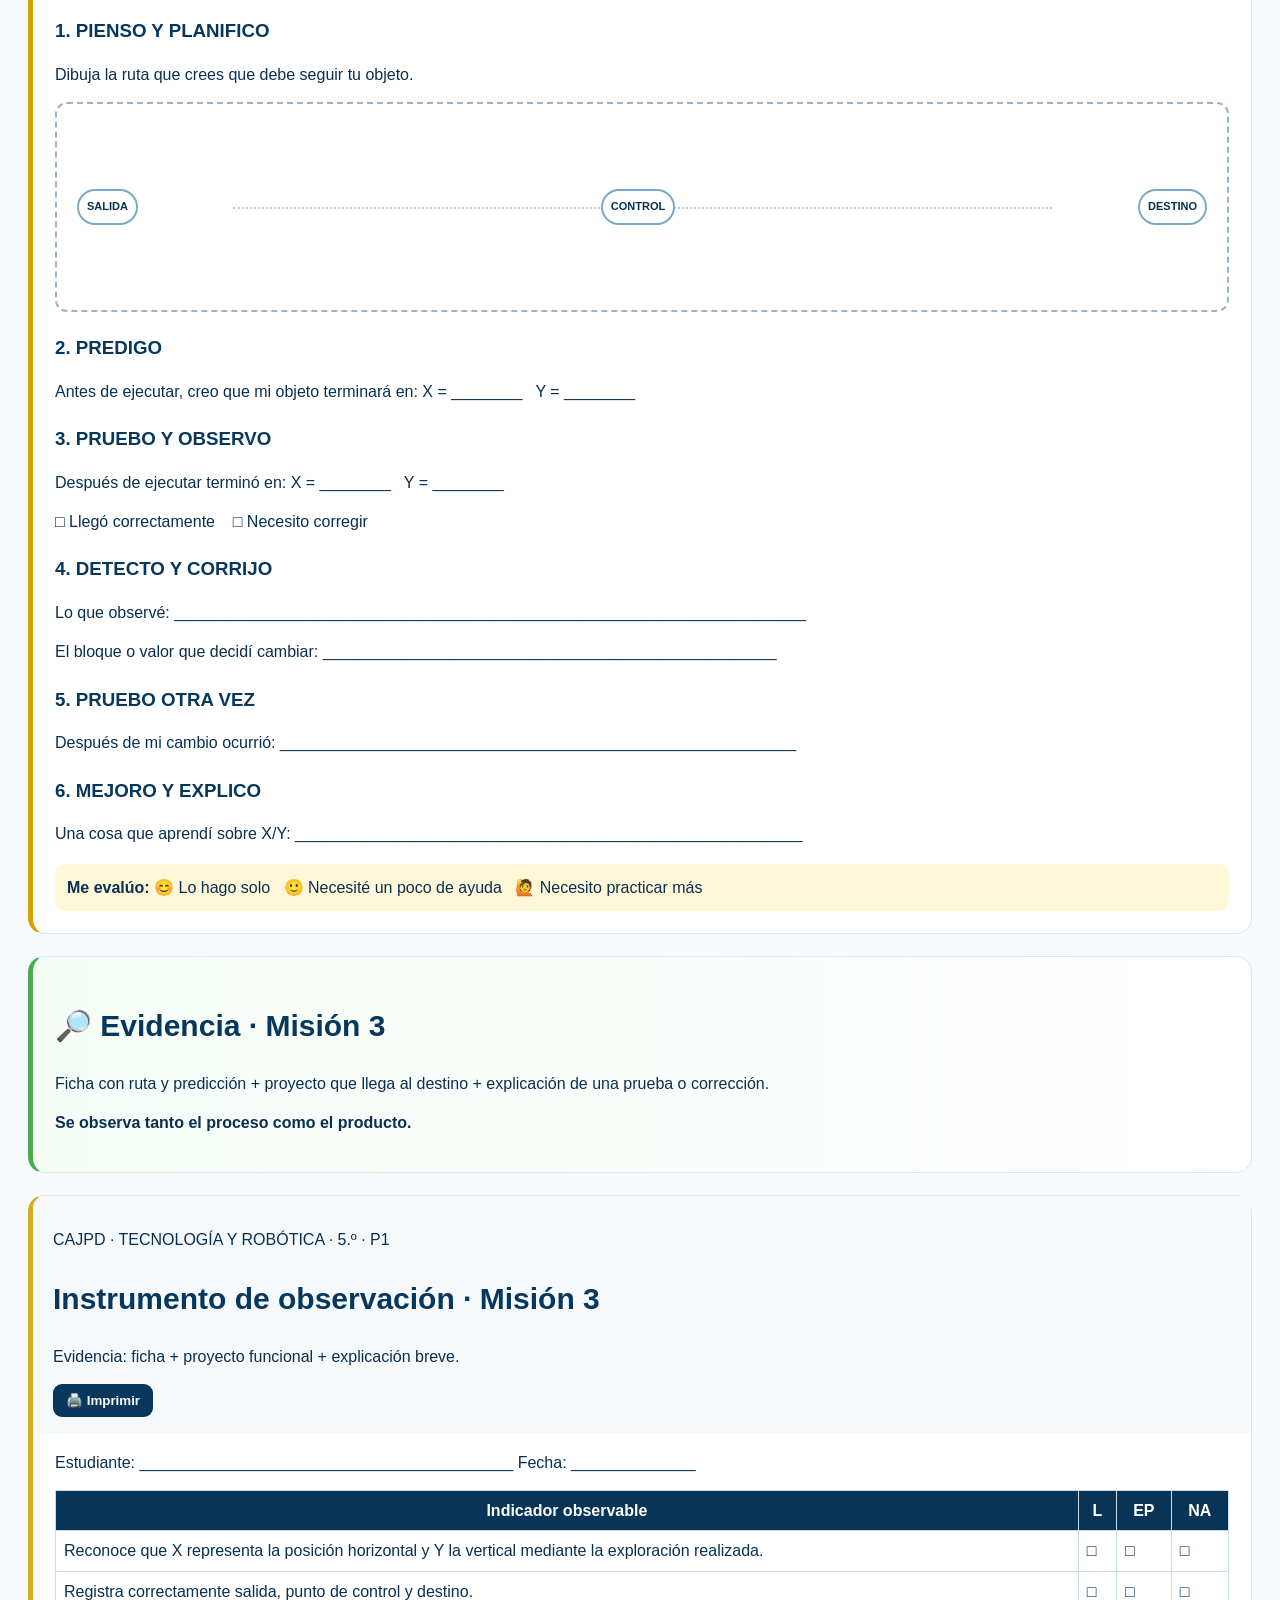
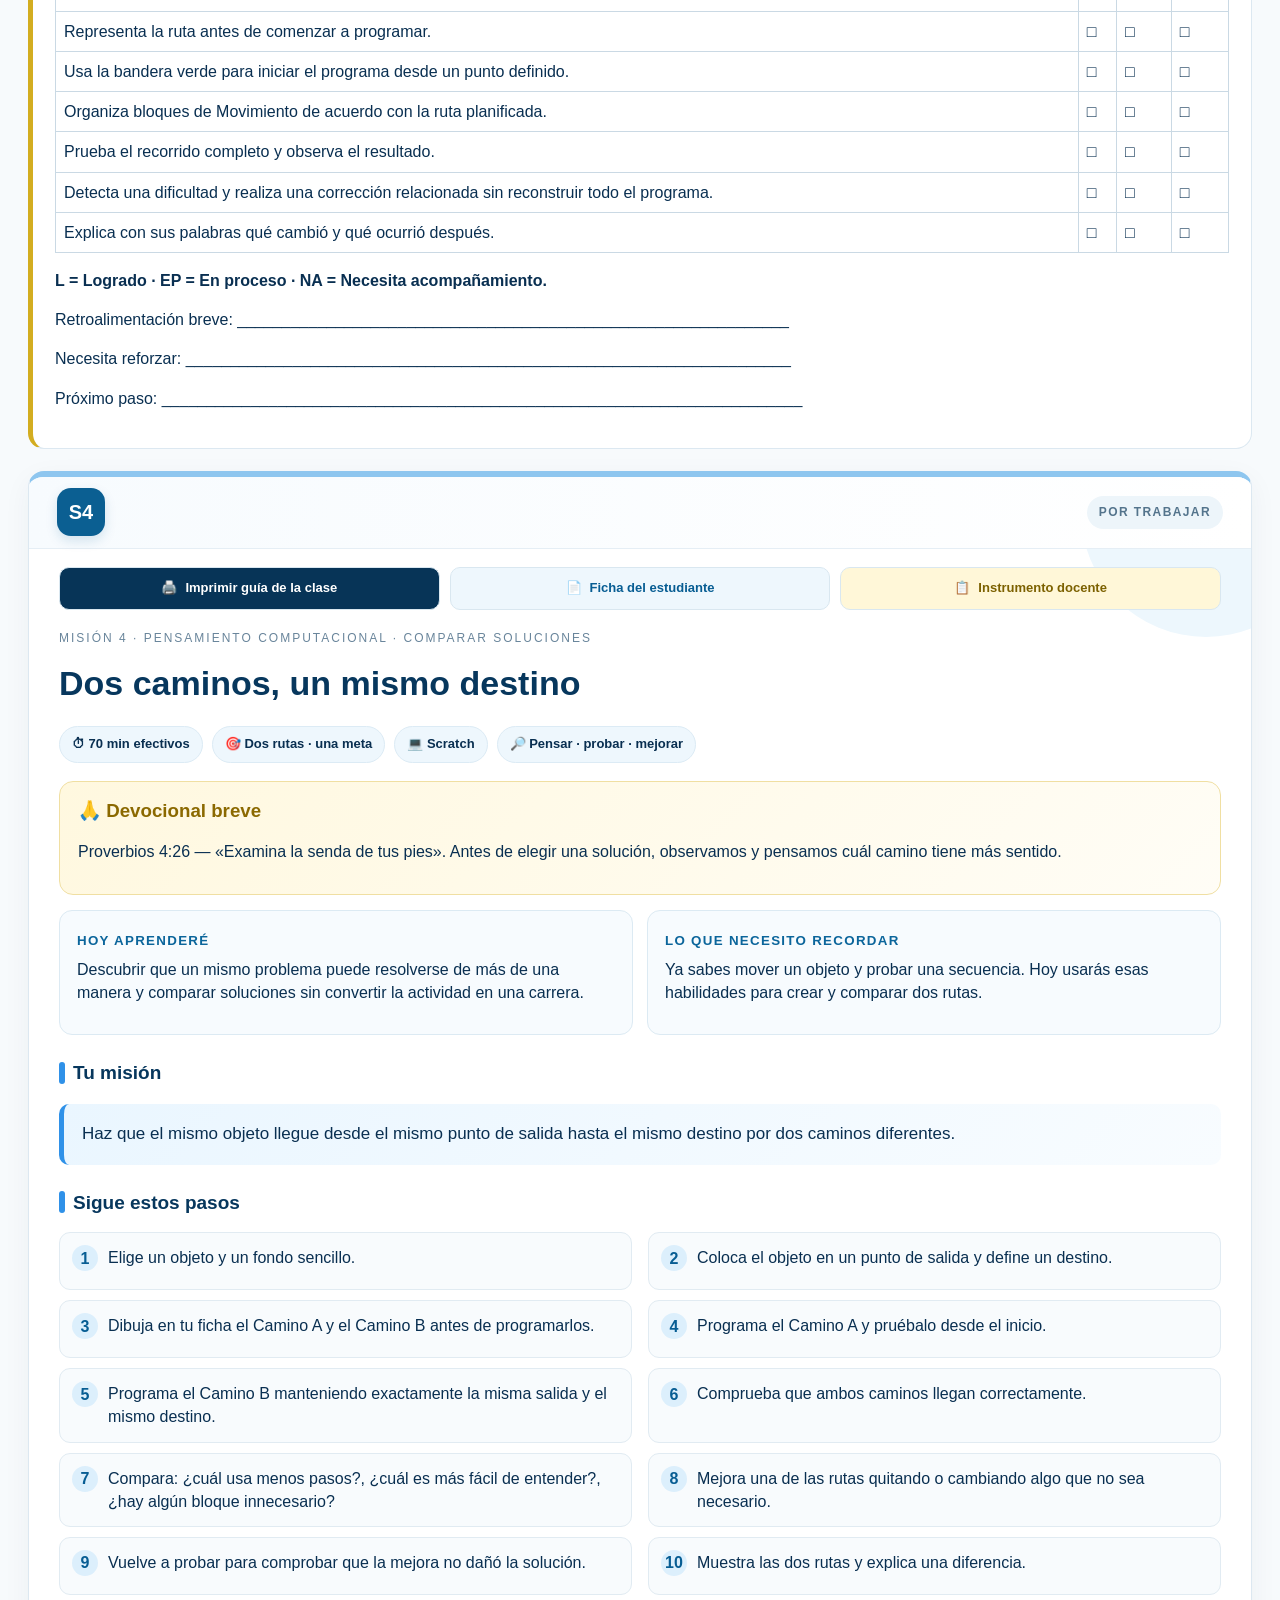
==== commit 5e393d7c: "Add files via upload" ====
--- a/index.html
+++ b/index.html
@@ -1,6 +1,23 @@
 <!doctype html><html lang="es"><head><meta charset="utf-8"><meta name="viewport" content="width=device-width,initial-scale=1">
 <title>Planificación de 5.º de Primaria · P1 | CAJPD</title>
 <link rel="stylesheet" href="css/premium.css"><link rel="stylesheet" href="css/print.css" media="print">  <link rel="stylesheet" href="css/professional-final.css">
+
+<style>
+.activity-status-select{
+  border:1px solid #cbd5e1;border-radius:999px;background:#fff;color:#334155;
+  font:inherit;font-size:.82rem;font-weight:700;padding:7px 30px 7px 10px;max-width:180px;
+}
+.activity-status-select:focus{outline:3px solid rgba(14,116,144,.18);border-color:#0e7490}
+.status-save-note{font-size:.82rem;color:#64748b;margin:.35rem 0 0}
+.teacher-status-select{
+  width:100%;min-width:135px;border:1px solid #cbd5e1;border-radius:8px;
+  background:#fff;padding:7px;font:inherit;font-size:.9rem
+}
+@media(max-width:700px){
+  .activity-card-head{align-items:flex-start;gap:8px}
+  .activity-status-select{max-width:155px}
+}
+</style>
 </head><body>
 <header class="institutional">
  <div class="topbrand"><img src="assets/logo-cajpd.png" alt="Logo Colegio Adventista Juan Pablo Duarte">
@@ -48,35 +65,55 @@
 </section>
 
 <section id="actividades" class="cardbox activity-dashboard"><div class="section-title"><div><p class="eyebrow">ACCESO DIRECTO</p><h3>Actividades y productos del P1</h3></div><span class="dashboard-badge">10 misiones</span></div>
-<p>Entra directamente a la actividad, ficha, evidencia o instrumento de cada semana.</p><div class="activity-grid"><article class="activity-card">
-<div class="activity-card-head"><span>S1</span><small>Ya trabajado</small></div>
+<p>Entra directamente a la actividad, ficha, evidencia o instrumento de cada semana.</p><p class="status-save-note">✓ El estado que selecciones se guarda automáticamente en este navegador y se sincroniza con la ruta, la vista de semanas, la misión y el espacio docente.</p><div class="activity-grid"><article class="activity-card">
+<div class="activity-card-head"><span>S1</span><select class="activity-status-select" data-week="1" aria-label="Estado de la semana 1">
+<option>Por trabajar</option><option>Próxima</option><option>Clase actual</option><option>Trabajada</option><option>Evaluada</option><option>Cerrada</option><option>Proyecto final</option>
+</select></div>
 <h4>Volvemos a Scratch</h4>
 <div class="activity-links"><a href="#semana1">Ver actividad</a><a href="#ficha1">Ficha</a><a href="#evidencia1">Evidencia</a><a href="#instrumento1">Instrumento</a></div></article><article class="activity-card">
-<div class="activity-card-head"><span>S2</span><small>Ya trabajado</small></div>
+<div class="activity-card-head"><span>S2</span><select class="activity-status-select" data-week="2" aria-label="Estado de la semana 2">
+<option>Por trabajar</option><option>Próxima</option><option>Clase actual</option><option>Trabajada</option><option>Evaluada</option><option>Cerrada</option><option>Proyecto final</option>
+</select></div>
 <h4>¿Qué recuerdo y qué puedo hacer?</h4>
 <div class="activity-links"><a href="#semana2">Ver actividad</a><a href="#ficha2">Ficha</a><a href="#evidencia2">Evidencia</a><a href="#instrumento2">Instrumento</a></div></article><article class="activity-card">
-<div class="activity-card-head"><span>S3</span><small>Clase actual</small></div>
+<div class="activity-card-head"><span>S3</span><select class="activity-status-select" data-week="3" aria-label="Estado de la semana 3">
+<option>Por trabajar</option><option>Próxima</option><option>Clase actual</option><option>Trabajada</option><option>Evaluada</option><option>Cerrada</option><option>Proyecto final</option>
+</select></div>
 <h4>¡Llega al lugar correcto!</h4>
 <div class="activity-links"><a href="#semana3">Ver actividad</a><a href="#ficha3">Ficha</a><a href="#evidencia3">Evidencia</a><a href="#instrumento3">Instrumento</a></div></article><article class="activity-card">
-<div class="activity-card-head"><span>S4</span><small>Por trabajar</small></div>
+<div class="activity-card-head"><span>S4</span><select class="activity-status-select" data-week="4" aria-label="Estado de la semana 4">
+<option>Por trabajar</option><option>Próxima</option><option>Clase actual</option><option>Trabajada</option><option>Evaluada</option><option>Cerrada</option><option>Proyecto final</option>
+</select></div>
 <h4>Dos caminos, un mismo destino</h4>
 <div class="activity-links"><a href="#semana4">Ver actividad</a><a href="#ficha4">Ficha</a><a href="#evidencia4">Evidencia</a><a href="#instrumento4">Instrumento</a></div></article><article class="activity-card">
-<div class="activity-card-head"><span>S5</span><small>Por trabajar</small></div>
+<div class="activity-card-head"><span>S5</span><select class="activity-status-select" data-week="5" aria-label="Estado de la semana 5">
+<option>Por trabajar</option><option>Próxima</option><option>Clase actual</option><option>Trabajada</option><option>Evaluada</option><option>Cerrada</option><option>Proyecto final</option>
+</select></div>
 <h4>El baile que se repite</h4>
 <div class="activity-links"><a href="#semana5">Ver actividad</a><a href="#ficha5">Ficha</a><a href="#evidencia5">Evidencia</a><a href="#instrumento5">Instrumento</a></div></article><article class="activity-card">
-<div class="activity-card-head"><span>S6</span><small>Por trabajar</small></div>
+<div class="activity-card-head"><span>S6</span><select class="activity-status-select" data-week="6" aria-label="Estado de la semana 6">
+<option>Por trabajar</option><option>Próxima</option><option>Clase actual</option><option>Trabajada</option><option>Evaluada</option><option>Cerrada</option><option>Proyecto final</option>
+</select></div>
 <h4>Una mini-historia que cobra vida</h4>
 <div class="activity-links"><a href="#semana6">Ver actividad</a><a href="#ficha6">Ficha</a><a href="#evidencia6">Evidencia</a><a href="#instrumento6">Instrumento</a></div></article><article class="activity-card">
-<div class="activity-card-head"><span>S7</span><small>Por trabajar</small></div>
+<div class="activity-card-head"><span>S7</span><select class="activity-status-select" data-week="7" aria-label="Estado de la semana 7">
+<option>Por trabajar</option><option>Próxima</option><option>Clase actual</option><option>Trabajada</option><option>Evaluada</option><option>Cerrada</option><option>Proyecto final</option>
+</select></div>
 <h4>Scratch me ayuda a explicar</h4>
 <div class="activity-links"><a href="#semana7">Ver actividad</a><a href="#ficha7">Ficha</a><a href="#evidencia7">Evidencia</a><a href="#instrumento7">Instrumento</a></div></article><article class="activity-card">
-<div class="activity-card-head"><span>S8</span><small>Por trabajar</small></div>
+<div class="activity-card-head"><span>S8</span><select class="activity-status-select" data-week="8" aria-label="Estado de la semana 8">
+<option>Por trabajar</option><option>Próxima</option><option>Clase actual</option><option>Trabajada</option><option>Evaluada</option><option>Cerrada</option><option>Proyecto final</option>
+</select></div>
 <h4>Diseño mi misión final</h4>
 <div class="activity-links"><a href="#semana8">Ver actividad</a><a href="#ficha8">Ficha</a><a href="#evidencia8">Evidencia</a><a href="#instrumento8">Instrumento</a></div></article><article class="activity-card">
-<div class="activity-card-head"><span>S9</span><small>Por trabajar</small></div>
+<div class="activity-card-head"><span>S9</span><select class="activity-status-select" data-week="9" aria-label="Estado de la semana 9">
+<option>Por trabajar</option><option>Próxima</option><option>Clase actual</option><option>Trabajada</option><option>Evaluada</option><option>Cerrada</option><option>Proyecto final</option>
+</select></div>
 <h4>Construyo, pruebo y mejoro</h4>
 <div class="activity-links"><a href="#semana9">Ver actividad</a><a href="#ficha9">Ficha</a><a href="#evidencia9">Evidencia</a><a href="#instrumento9">Instrumento</a></div></article><article class="activity-card">
-<div class="activity-card-head"><span>S10</span><small>Proyecto final</small></div>
+<div class="activity-card-head"><span>S10</span><select class="activity-status-select" data-week="10" aria-label="Estado de la semana 10">
+<option>Por trabajar</option><option>Próxima</option><option>Clase actual</option><option>Trabajada</option><option>Evaluada</option><option>Cerrada</option><option>Proyecto final</option>
+</select></div>
 <h4>Presento: Una misión con propósito</h4>
 <div class="activity-links"><a href="#semana10">Ver actividad</a><a href="#ficha10">Ficha</a><a href="#evidencia10">Evidencia</a><a href="#instrumento10">Instrumento</a></div></article></div></section>
 
@@ -444,8 +481,100 @@
 <section id="docente" class="cardbox teacher-dashboard">
 <div class="section-title"><div><p class="eyebrow">USO DOCENTE</p><h3>Espacio docente · Período 1</h3></div><span class="private-badge">🔒 Seguimiento privado fuera de la web pública</span></div>
 <div class="teacher-tools"><a href="#planificacion">Planificación P1</a><a href="#semanas">Secuencia de 10 semanas</a><a href="#actividades">Actividades</a><a href="#instrumento10">Rúbrica final · 100 pts</a><a href="#pasaporte">Pasaporte</a></div>
-<div class="table-scroll"><table><thead><tr><th>Semana</th><th>Misión</th><th>Estado</th><th>Accesos</th></tr></thead><tbody><tr><td><b>S1</b></td><td>Volvemos a Scratch</td><td>Ya trabajado</td><td><a href="#semana1">Actividad</a> · <a href="#ficha1">Ficha</a> · <a href="#instrumento1">Evaluación</a></td></tr><tr><td><b>S2</b></td><td>¿Qué recuerdo y qué puedo hacer?</td><td>Ya trabajado</td><td><a href="#semana2">Actividad</a> · <a href="#ficha2">Ficha</a> · <a href="#instrumento2">Evaluación</a></td></tr><tr><td><b>S3</b></td><td>¡Llega al lugar correcto!</td><td>Clase actual</td><td><a href="#semana3">Actividad</a> · <a href="#ficha3">Ficha</a> · <a href="#instrumento3">Evaluación</a></td></tr><tr><td><b>S4</b></td><td>Dos caminos, un mismo destino</td><td>Por trabajar</td><td><a href="#semana4">Actividad</a> · <a href="#ficha4">Ficha</a> · <a href="#instrumento4">Evaluación</a></td></tr><tr><td><b>S5</b></td><td>El baile que se repite</td><td>Por trabajar</td><td><a href="#semana5">Actividad</a> · <a href="#ficha5">Ficha</a> · <a href="#instrumento5">Evaluación</a></td></tr><tr><td><b>S6</b></td><td>Una mini-historia que cobra vida</td><td>Por trabajar</td><td><a href="#semana6">Actividad</a> · <a href="#ficha6">Ficha</a> · <a href="#instrumento6">Evaluación</a></td></tr><tr><td><b>S7</b></td><td>Scratch me ayuda a explicar</td><td>Por trabajar</td><td><a href="#semana7">Actividad</a> · <a href="#ficha7">Ficha</a> · <a href="#instrumento7">Evaluación</a></td></tr><tr><td><b>S8</b></td><td>Diseño mi misión final</td><td>Por trabajar</td><td><a href="#semana8">Actividad</a> · <a href="#ficha8">Ficha</a> · <a href="#instrumento8">Evaluación</a></td></tr><tr><td><b>S9</b></td><td>Construyo, pruebo y mejoro</td><td>Por trabajar</td><td><a href="#semana9">Actividad</a> · <a href="#ficha9">Ficha</a> · <a href="#instrumento9">Evaluación</a></td></tr><tr><td><b>S10</b></td><td>Presento: Una misión con propósito</td><td>Proyecto final</td><td><a href="#semana10">Actividad</a> · <a href="#ficha10">Ficha</a> · <a href="#instrumento10">Evaluación</a></td></tr></tbody></table></div>
+<div class="table-scroll"><table><thead><tr><th>Semana</th><th>Misión</th><th>Estado</th><th>Accesos</th></tr></thead><tbody><tr><td><b>S1</b></td><td>Volvemos a Scratch</td><td><select class="teacher-status-select" data-week="1" aria-label="Estado docente semana 1">
+<option>Por trabajar</option><option>Próxima</option><option>Clase actual</option><option>Trabajada</option><option>Evaluada</option><option>Cerrada</option><option>Proyecto final</option>
+</select></td><td><a href="#semana1">Actividad</a> · <a href="#ficha1">Ficha</a> · <a href="#instrumento1">Evaluación</a></td></tr><tr><td><b>S2</b></td><td>¿Qué recuerdo y qué puedo hacer?</td><td><select class="teacher-status-select" data-week="2" aria-label="Estado docente semana 2">
+<option>Por trabajar</option><option>Próxima</option><option>Clase actual</option><option>Trabajada</option><option>Evaluada</option><option>Cerrada</option><option>Proyecto final</option>
+</select></td><td><a href="#semana2">Actividad</a> · <a href="#ficha2">Ficha</a> · <a href="#instrumento2">Evaluación</a></td></tr><tr><td><b>S3</b></td><td>¡Llega al lugar correcto!</td><td><select class="teacher-status-select" data-week="3" aria-label="Estado docente semana 3">
+<option>Por trabajar</option><option>Próxima</option><option>Clase actual</option><option>Trabajada</option><option>Evaluada</option><option>Cerrada</option><option>Proyecto final</option>
+</select></td><td><a href="#semana3">Actividad</a> · <a href="#ficha3">Ficha</a> · <a href="#instrumento3">Evaluación</a></td></tr><tr><td><b>S4</b></td><td>Dos caminos, un mismo destino</td><td><select class="teacher-status-select" data-week="4" aria-label="Estado docente semana 4">
+<option>Por trabajar</option><option>Próxima</option><option>Clase actual</option><option>Trabajada</option><option>Evaluada</option><option>Cerrada</option><option>Proyecto final</option>
+</select></td><td><a href="#semana4">Actividad</a> · <a href="#ficha4">Ficha</a> · <a href="#instrumento4">Evaluación</a></td></tr><tr><td><b>S5</b></td><td>El baile que se repite</td><td><select class="teacher-status-select" data-week="5" aria-label="Estado docente semana 5">
+<option>Por trabajar</option><option>Próxima</option><option>Clase actual</option><option>Trabajada</option><option>Evaluada</option><option>Cerrada</option><option>Proyecto final</option>
+</select></td><td><a href="#semana5">Actividad</a> · <a href="#ficha5">Ficha</a> · <a href="#instrumento5">Evaluación</a></td></tr><tr><td><b>S6</b></td><td>Una mini-historia que cobra vida</td><td><select class="teacher-status-select" data-week="6" aria-label="Estado docente semana 6">
+<option>Por trabajar</option><option>Próxima</option><option>Clase actual</option><option>Trabajada</option><option>Evaluada</option><option>Cerrada</option><option>Proyecto final</option>
+</select></td><td><a href="#semana6">Actividad</a> · <a href="#ficha6">Ficha</a> · <a href="#instrumento6">Evaluación</a></td></tr><tr><td><b>S7</b></td><td>Scratch me ayuda a explicar</td><td><select class="teacher-status-select" data-week="7" aria-label="Estado docente semana 7">
+<option>Por trabajar</option><option>Próxima</option><option>Clase actual</option><option>Trabajada</option><option>Evaluada</option><option>Cerrada</option><option>Proyecto final</option>
+</select></td><td><a href="#semana7">Actividad</a> · <a href="#ficha7">Ficha</a> · <a href="#instrumento7">Evaluación</a></td></tr><tr><td><b>S8</b></td><td>Diseño mi misión final</td><td><select class="teacher-status-select" data-week="8" aria-label="Estado docente semana 8">
+<option>Por trabajar</option><option>Próxima</option><option>Clase actual</option><option>Trabajada</option><option>Evaluada</option><option>Cerrada</option><option>Proyecto final</option>
+</select></td><td><a href="#semana8">Actividad</a> · <a href="#ficha8">Ficha</a> · <a href="#instrumento8">Evaluación</a></td></tr><tr><td><b>S9</b></td><td>Construyo, pruebo y mejoro</td><td><select class="teacher-status-select" data-week="9" aria-label="Estado docente semana 9">
+<option>Por trabajar</option><option>Próxima</option><option>Clase actual</option><option>Trabajada</option><option>Evaluada</option><option>Cerrada</option><option>Proyecto final</option>
+</select></td><td><a href="#semana9">Actividad</a> · <a href="#ficha9">Ficha</a> · <a href="#instrumento9">Evaluación</a></td></tr><tr><td><b>S10</b></td><td>Presento: Una misión con propósito</td><td><select class="teacher-status-select" data-week="10" aria-label="Estado docente semana 10">
+<option>Por trabajar</option><option>Próxima</option><option>Clase actual</option><option>Trabajada</option><option>Evaluada</option><option>Cerrada</option><option>Proyecto final</option>
+</select></td><td><a href="#semana10">Actividad</a> · <a href="#ficha10">Ficha</a> · <a href="#instrumento10">Evaluación</a></td></tr></tbody></table></div>
 <p class="privacy">🔒 Esta versión pública contiene instrumentos en blanco. No registrar aquí calificaciones, observaciones privadas ni nombres vinculados al desempeño.</p></section>
 </main>
 <footer><span>Colegio Adventista Juan Pablo Duarte · Tecnología y Robótica · 5.º de Primaria · 2026–2027</span><em>“Todo lo puedo en Cristo que me fortalece.” · Filipenses 4:13</em></footer>
-<script src="js/app.js"></script></body></html>+<script src="js/app.js"></script>
+<script>
+(function(){
+  const defaults={1:"Trabajada",2:"Trabajada",3:"Clase actual",4:"Por trabajar",5:"Por trabajar",6:"Por trabajar",7:"Por trabajar",8:"Por trabajar",9:"Por trabajar",10:"Proyecto final"};
+  const key=n=>"cajpd-5p-p1-status-"+n;
+  const get=n=>localStorage.getItem(key(n))||defaults[n];
+  const set=(n,v)=>{localStorage.setItem(key(n),v);syncWeek(n,v);};
+
+  function cssState(v){
+    if(["Trabajada","Evaluada","Cerrada"].includes(v)) return "worked";
+    if(["Clase actual","Próxima"].includes(v)) return "current";
+    return "future";
+  }
+  function missionText(v){
+    if(v==="Trabajada") return "YA TRABAJADO";
+    if(v==="Clase actual") return "CLASE ACTUAL · LISTA PARA USAR";
+    if(v==="Próxima") return "PRÓXIMA CLASE";
+    if(v==="Evaluada") return "EVALUADA";
+    if(v==="Cerrada") return "CERRADA";
+    if(v==="Proyecto final") return "PROYECTO FINAL";
+    return "POR TRABAJAR";
+  }
+  function routeText(v){
+    if(v==="Trabajada") return "Trabajada";
+    if(v==="Clase actual") return "Clase actual";
+    if(v==="Próxima") return "Próxima";
+    if(v==="Evaluada") return "Evaluada";
+    if(v==="Cerrada") return "Cerrada";
+    if(v==="Proyecto final") return "Proyecto final";
+    return "Por trabajar";
+  }
+
+  function syncWeek(n,v){
+    document.querySelectorAll('select[data-week="'+n+'"]').forEach(s=>{if(s.value!==v)s.value=v;});
+
+    const route=document.querySelector('.route a[href="#semana'+n+'"]');
+    if(route){
+      route.classList.remove("worked","current","future");
+      route.classList.add(cssState(v));
+      const sm=route.querySelector("small"); if(sm) sm.textContent=routeText(v);
+    }
+
+    const mini=document.querySelector('.week-grid a[href="#semana'+n+'"]');
+    if(mini){
+      mini.classList.remove("worked","current","future");
+      mini.classList.add(cssState(v));
+      const sm=mini.querySelector("small"); if(sm) sm.textContent=routeText(v);
+    }
+
+    const period=document.querySelector('.period-nav a[href="#semana'+n+'"]');
+    if(period){
+      period.classList.remove("done","now");
+      if(["Trabajada","Evaluada","Cerrada"].includes(v)) period.classList.add("done");
+      else if(["Clase actual","Próxima"].includes(v)) period.classList.add("now");
+    }
+
+    const mission=document.getElementById("semana"+n);
+    if(mission){
+      mission.classList.remove("mission-worked","mission-current","mission-future");
+      mission.classList.add(cssState(v)==="worked"?"mission-worked":cssState(v)==="current"?"mission-current":"mission-future");
+      const ms=mission.querySelector(".mission-status"); if(ms) ms.textContent=missionText(v);
+    }
+  }
+
+  document.querySelectorAll(".activity-status-select,.teacher-status-select").forEach(sel=>{
+    const n=Number(sel.dataset.week);
+    sel.value=get(n);
+    sel.addEventListener("change",()=>set(n,sel.value));
+  });
+  for(let n=1;n<=10;n++) syncWeek(n,get(n));
+})();
+</script>
+</body></html>
